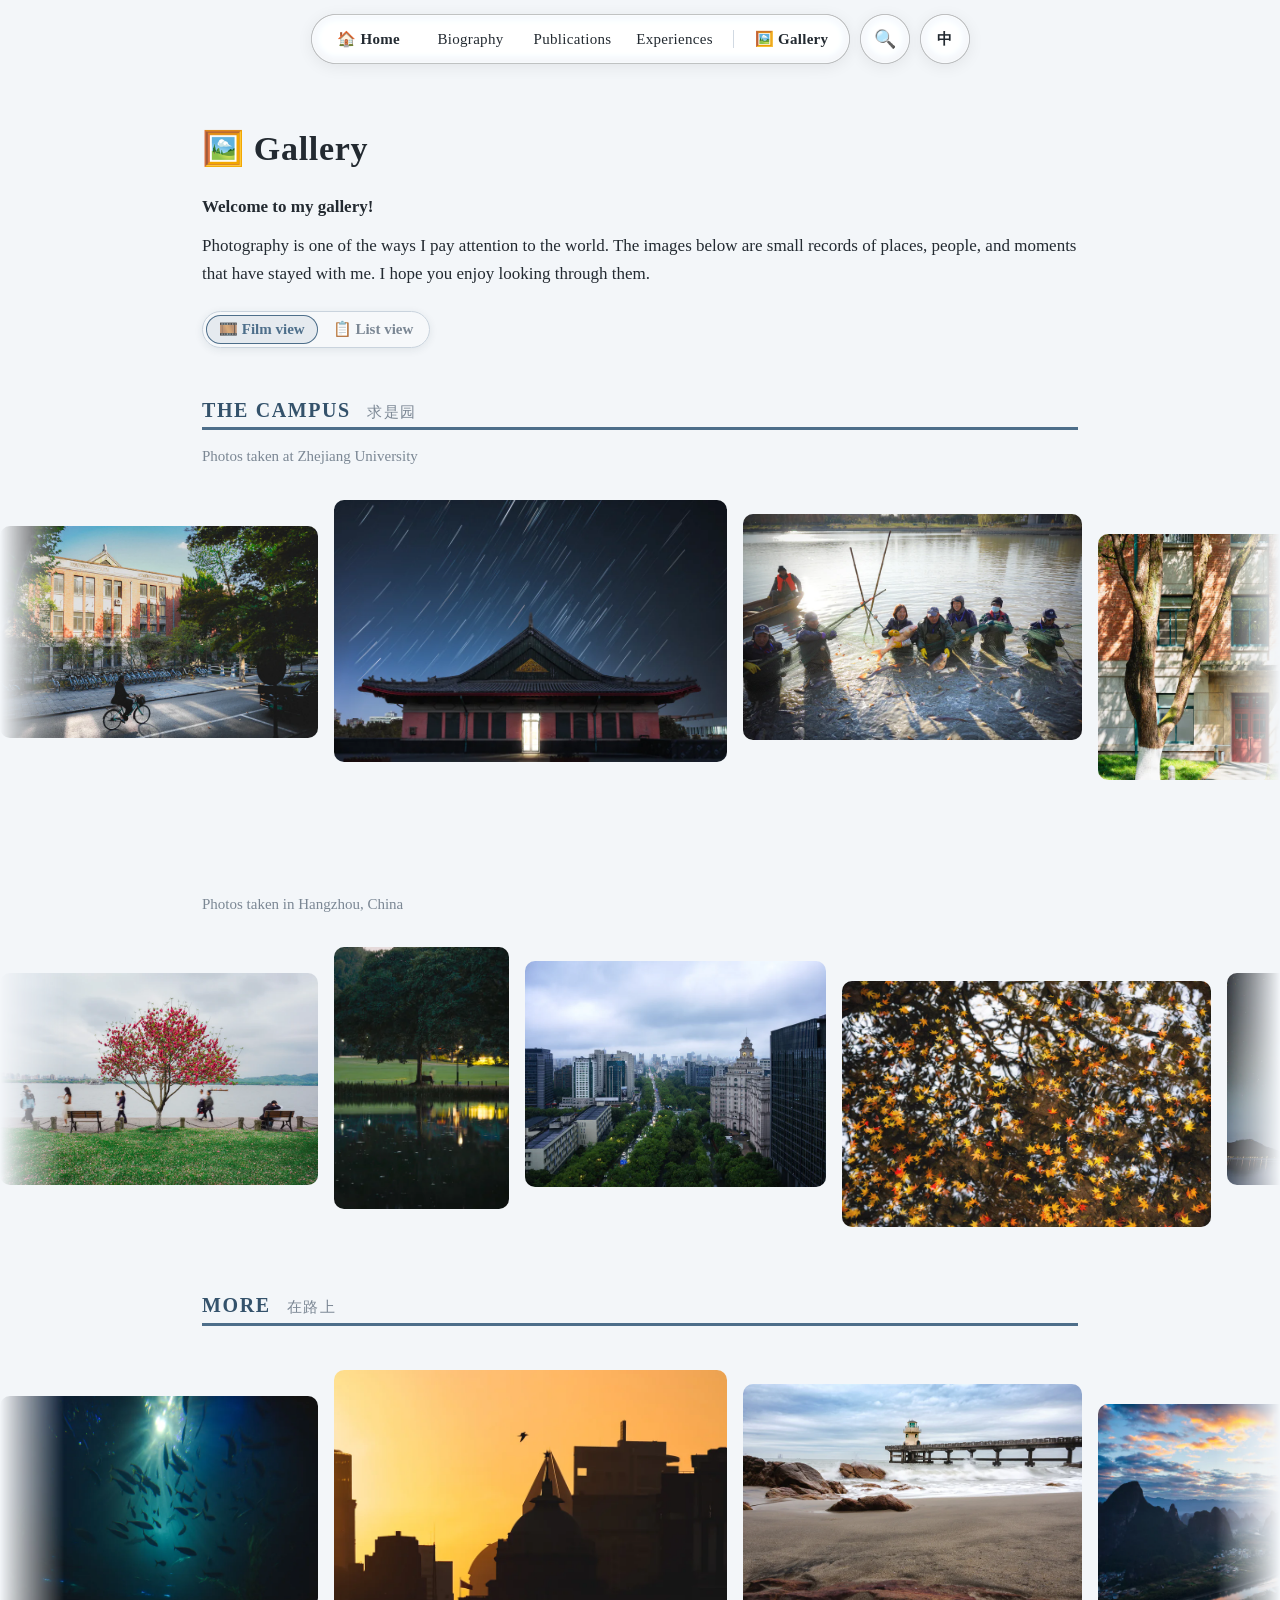
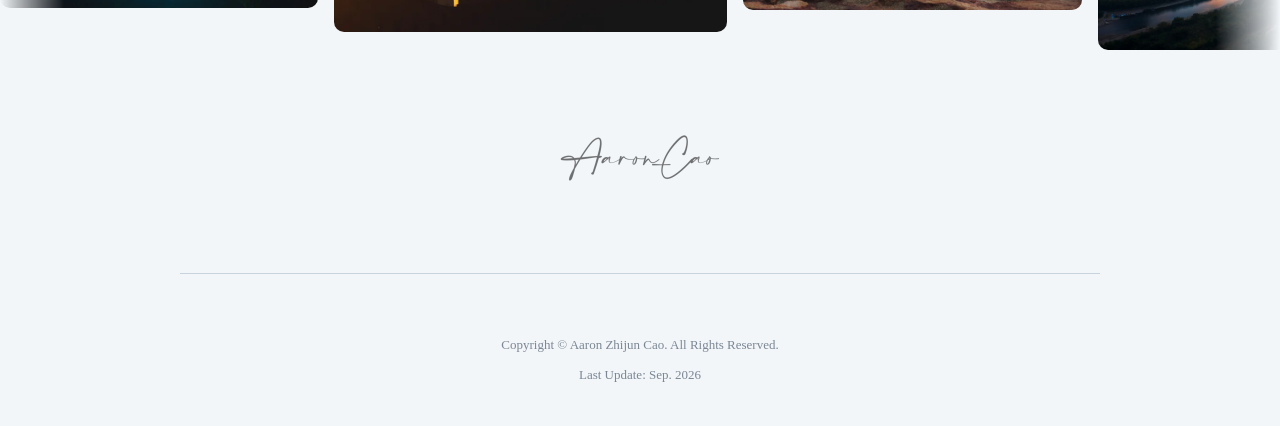
==== gallery/index.html @ fe6e54af "Restore the nav focus ring and clear out stale comments A stray closing brace after the loupe-wave k" ====
<!DOCTYPE html>
<html lang="en">
<head>
<meta charset="utf-8">
<meta name="viewport" content="width=device-width, initial-scale=1">
<title data-i18n="gallery.title">Gallery · Aaron Zhijun Cao</title>
<meta name="description" content="Photography by Aaron Zhijun Cao (曹植竣, caozhijun) — Zhejiang University campus, West Lake, and travels. 曹植竣的摄影记录：浙江大学校园、西湖与旅途中的风景。" data-i18n-content="gallery.description">
<!-- 同一份内容在 /gallery/ 和 /gallery/index.html 两个 URL 上都可达，
     不声明 canonical 的话 Google 会判定为重复内容、自行择一收录。 -->
<link rel="canonical" href="https://caozhijun.top/gallery/">
<!-- 语言：主语言英文（<html lang>），同时声明面向中文读者 —— Bing 参考 content-language 判断
     页面语言与受众（Google 不看它）。正文里夹着的中文片段另用 lang="zh-CN" 标出。 -->
<meta http-equiv="content-language" content="en, zh-CN">
<link rel="icon" href="/assets/img/favicon.png?v=20261010full" type="image/png">
<link rel="apple-touch-icon" href="/assets/img/apple-touch-icon.png?v=20261010full">
<link rel="stylesheet" href="/assets/css/style.css?v=20261012focus">
<script src="/assets/js/reveal.js?v=202609291444"></script>


<link rel="preload" href="/assets/fonts/Charis-400.woff2" as="font" type="font/woff2" crossorigin>
<style>
  /* ============ 轮播 ============
     两份相同的图片首尾相接，轨道匀速平移到 -50% 时正好回到起点，
     于是循环处没有接缝。终点与步数由页尾脚本按物理像素取整（见「整像素」）。 */
  .marquee {
    position: relative;
    overflow: hidden;
    padding: 30px 0 34px;          /* 给悬停放大与投影留出余量 */
    /* 两端渐隐，照片像是从页面边缘之外流进来 */
    -webkit-mask-image: linear-gradient(90deg, transparent, #000 5%, #000 95%, transparent);
            mask-image: linear-gradient(90deg, transparent, #000 5%, #000 95%, transparent);
  }
  .track {
    display: flex; align-items: flex-start;
    gap: 16px; width: max-content;
    padding-right: 16px;           /* 末尾补一个间距，两份内容才各占一半，-50% 正好落在副本开头 */
    animation: slide var(--dur, 66s) linear infinite;
  }
  .track.rev { animation-direction: reverse; }
  @keyframes slide { from { transform: translate3d(0,0,0); }
                      to   { transform: translate3d(var(--shift, -50%),0,0); } }

  .track figure {
    flex: 0 0 auto; margin: 0;
    height: 236px; border-radius: 10px; overflow: hidden;
    background: var(--chip);
    transition: transform .34s cubic-bezier(.32,.72,0,1),
                box-shadow .34s cubic-bezier(.32,.72,0,1);
  }
  .track img { display: block; height: 100%; width: auto; }

  /* 错落：高度与垂直位置四张一轮换，避免一条笔直的带子。
     h1–h4 由页尾脚本按照片在「每一份」里的序号标上，不用 nth-child：照片数不是 4 的倍数时，
     nth-child 会接着数进复制出的那一份，两份的错落对不上，循环处就会跳一下 */
  .track figure { transform: translateY(var(--y, 0px)); }
  .track figure.h1 { height: 212px; --y: 26px; }
  .track figure.h2 { height: 262px; }
  .track figure.h3 { height: 226px; --y: 14px; }
  .track figure.h4 { height: 246px; --y: 34px; }

  /* 悬停：在原位略微放大，不上浮；投影只淡淡一圈，免得读成"浮起来"。
     位移写在 --y 里，放大接在它后面，窄屏换了错落值也照样在原位放大 */
  .track figure:hover {
    transform: translateY(var(--y, 0px)) scale(1.045);
    box-shadow: 0 4px 14px rgba(45,42,41,.14); z-index: 3;
  }


  .gsec { padding-top: 46px; }
  .gsec h2 { border-bottom: 3px solid var(--accent); }
  .intro h2 {
    font-size: var(--fs-xl); letter-spacing: .02em; text-transform: none;
    color: var(--fg); border-bottom: 0; padding-bottom: 0;
  }
  .gsec .zh {
    font-family: var(--serif); font-size: var(--fs-sm); font-weight: 400;
    letter-spacing: .08em; color: var(--subtle);
    margin-left: 10px; text-transform: none;
  }
  .gsec .where { font-size: var(--fs-sm); color: var(--subtle); margin: 10px 0 0; }
  .intro p { margin: 0 0 10px; }

  .sign { text-align: center; padding: 58px 0 8px; }
  .sign img { width: 170px; opacity: .55; }


  /* 轮播需要横向铺满视口，故整段脱离 .wrap 的宽度限制 */
  .bleed { width: 100vw; margin-left: calc(50% - 50vw); }
  /* 100vw 把竖向滚动条的宽度也算进去了：滚动条占位的系统（如 Windows）上会多出十几像素，
     顶出一条横向滚动条。在 main 这一层裁掉（clip 不会变成滚动容器，不影响吸顶的导航） */
  main { overflow-x: clip; }

  @media (max-width: 700px) {
    .track figure { height: 180px !important; }
    .track figure.h2, .track figure.h4 { --y: 18px; }
    .track figure.h1, .track figure.h3 { --y: 0px; }
  }

  /* 这一页的导航比首页多一颗放大镜圆钮（60px），宽度要重新算：
     - 完整的胶囊 540 + 两颗圆钮与间距 120 = 660，加两侧边距要 688px。所以收成「首页 | 相册」
       两个入口的断点从首页的 660 提到 720（下面两条与 style.css 窄屏导航那两条相同）；
     - 收起后是 233 + 8 + 50 + 8 + 50 = 349，两侧各留 14px 需要 377px 的视口；
       不超过 400px 的手机上收紧间距、边距与胶囊的内边距，336 放得进 360px 宽的屏；
     - 再窄（不超过 350px）放不下三样东西，放大镜在这么小的屏上用处也不大，不显示 */
  @media (max-width: 720px) {
    .nav { margin: 14px 14px 0 auto; --nav-gap: 8px; }
    .nav .wrap > a:not([data-i18n="nav.home"]):not([data-i18n="nav.gallery"]) { display: none; }
  }
  @media (max-width: 400px) {
    .nav { --nav-gap: 6px; margin-right: 10px; max-width: calc(100% - 20px); }
    .nav .wrap { padding: 0 4px; }
  }
  @media (max-width: 350px) { .nav .nav-loupe { display: none !important; } }

  /* ============ 列表模式 ============
     简介下面的开关给 <main> 加上 .list：跑马灯停下，照片改排成一行行等高、两端对齐的列表，
     每张保持原比例，用于循环的那份副本不显示。宽度收回到正文栏，不再铺满视口。
     分行由页尾脚本算好（见「显示模式」），写在每张照片上：--ar 是它的宽高比，--units 是它
     所在那一行的宽高比之和，--k 是那一行的间距数。基准宽度 = 去掉间距后的行宽 × --ar / --units，
     一行正好排满，下一张放不下就折行；flex-grow 也按宽高比给，同一行各张高度相同。
     一行大约三张横图，窄屏也是这个分法，照片跟着缩小，只把间距收窄。 */
  main.list .marquee {
    width: auto; max-width: var(--w); margin: 0 auto; padding: 18px 22px 6px;
    overflow: visible; -webkit-mask-image: none; mask-image: none;
  }
  main.list .track {
    --gap: 10px;
    width: auto; flex-wrap: wrap; gap: var(--gap); padding-right: 0;
    animation: none; transform: none;
  }
  main.list .track figure {
    --y: 0px; height: auto !important;
    flex: var(--ar, 1.5) 1 calc(var(--ar, 1.5) * (100% - var(--k, 2) * var(--gap)) / var(--units, 4.5));
    aspect-ratio: var(--ar, 1.5);
  }
  main.list .track figure[aria-hidden="true"] { display: none; }
  main.list .track img { width: 100%; height: 100%; object-fit: cover; }
  @media (max-width: 700px) { main.list .track { --gap: 6px; } }
  /* 列表的进场：每一栏的照片从左上到右下依次落下 —— 先悬在半空（略大、带投影、还看不见），再落到
     页面上。页尾脚本给每张写 --dl（按它离这一栏左上角的远近），这一栏滚进视口才开始（之前挂着 .wait，
     照片不显示）；落完去掉 .deal，悬停放大照旧 */
  main.list .track.wait figure { opacity: 0; }
  main.list .track figure.deal { animation: land .95s cubic-bezier(.22, .61, .36, 1) var(--dl, 0ms) both; }
  @keyframes land {
    0%   { opacity: 0; transform: translateY(-12px) scale(1.05); box-shadow: 0 14px 26px rgba(45,42,41,.16); }
    55%  { opacity: 1; }
    100% { opacity: 1; transform: none; box-shadow: 0 0 0 rgba(45,42,41,0); }
  }
  @media (prefers-reduced-motion: reduce) {
    main.list .track.wait figure { opacity: 1; }
    main.list .track figure.deal { animation: none; }
  }
  /* ============ 彩蛋 ============
     点中特定照片时从它中心炸开一串 emoji。整层 fixed 覆盖视口、
     pointer-events:none，所以不挡任何交互，也不参与轮播的布局。 */
  .egg-layer {
    position: fixed; inset: 0; overflow: hidden;
    pointer-events: none; z-index: 60;
  }
  .egg {
    position: fixed; line-height: 1; user-select: none;
    animation: eggpop .95s cubic-bezier(.22,.9,.3,1) forwards;
  }
  @keyframes eggpop {
    0%   { transform: translate(-50%,-50%) scale(.2) rotate(0deg);   opacity: 0; }
    16%  { transform: translate(-50%,-50%) scale(1)  rotate(0deg);   opacity: 1; }
    100% { transform: translate(calc(-50% + var(--dx)), calc(-50% + var(--dy)))
                     scale(.8) rotate(var(--rot));                   opacity: 0; }
  }

  /* 尊重系统的减少动态效果设置：不滚动、不位移，直接呈现 */
  @media (prefers-reduced-motion: reduce) {
    .track { animation: none; }
    /* 彩蛋保留但不飞出，只做一次原地淡入淡出 */
    @keyframes eggpop {
      0%, 100% { transform: translate(-50%,-50%) scale(1); opacity: 0; }
      35%, 65% { transform: translate(-50%,-50%) scale(1); opacity: 1; }
    }
  }
</style>
<script src="/assets/js/i18n.js?v=20261011xinmiao" defer></script>
<script src="/assets/js/nav.js?v=20261013tidy" defer></script>
<script src="/assets/js/glass.js?v=20261013tidy" defer></script>
</head>
<body>

<nav class="nav" aria-label="Main navigation" data-i18n-aria-label="nav.label">
  <div class="wrap">
    <a href="/" data-i18n="nav.home">🏠 Home</a>
    <a href="/#biography" data-i18n="nav.biography">Biography</a>
    <a href="/#publications" data-i18n="nav.publications">Publications</a>
    <a href="/#internship" data-i18n="nav.experiences">Experiences</a>
    <span class="nav-divider" aria-hidden="true"></span>
    <a href="/gallery/" data-i18n="nav.gallery">🖼️ Gallery</a>
  </div>
  <!-- 放大镜开关：玻璃就绪后由 glass.js 露出；data-lg-pane 让它和导航的另外两块一样被画成液态玻璃 -->
  <button class="nav-loupe" type="button" aria-pressed="false" aria-label="Magnifier" title="Magnifier"
          data-i18n-aria-label="gallery.loupe" data-i18n-title="gallery.loupe"
          data-lg-loupe-toggle data-lg-pane hidden><span class="ico">🔍</span></button>
  <button class="language-toggle" type="button" aria-label="切换到中文" title="切换到中文" lang="zh-CN" hidden>中</button>
</nav>

<main>

  <section class="intro wrap" style="padding-top:56px">
    <h2 class="rise" data-i18n="gallery.heading">🖼️ Gallery</h2>
    <p class="rise" style="margin-top:16px" data-i18n="gallery.welcome"><strong>Welcome to my gallery!</strong></p>
    <p class="rise" data-i18n="gallery.intro">
      Photography is one of the ways I pay attention to the world. The images below
      are small records of places, people, and moments that have stayed with me. I hope you enjoy looking through them.
    </p>
    <!-- 显示模式：两个选项并排，当前的那个高亮（aria-pressed="true"） -->
    <div class="view-switch rise" role="group" aria-label="Display mode" data-i18n-aria-label="gallery.viewLabel" data-view-switch>
      <button type="button" data-view="scroll" aria-pressed="true" data-i18n="gallery.viewFilm">🎞️ Film view</button>
      <button type="button" data-view="list" aria-pressed="false" data-i18n="gallery.viewList">📋 List view</button>
    </div>
  </section>

  <section class="gsec" id="campus">
    <div class="wrap">
      <h2 class="rise" data-i18n="gallery.campus">The Campus <span class="zh" lang="zh-CN">求是园</span></h2>
      <p class="where rise" data-i18n="gallery.campusWhere">Photos taken at Zhejiang University</p>
    </div>
    <div class="marquee bleed rise" style="--dur:64s">
      <div class="track" data-lg-live>
        <figure><img src="/assets/img/gallery/560/campus-01.webp?v=20261002order" data-lg-hi="/assets/img/gallery/1120/campus-01.webp?v=20261002order" width="840" height="560" alt="" loading="lazy"></figure>
        <figure><img src="/assets/img/gallery/560/campus-02.webp?v=20261002png" data-lg-hi="/assets/img/gallery/1120/campus-02.webp?v=20261002png" width="840" height="560" alt="" loading="lazy"></figure>
        <figure><img src="/assets/img/gallery/560/campus-03.webp?v=20261002order" data-lg-hi="/assets/img/gallery/1120/campus-03.webp?v=20261002order" width="840" height="560" alt="" loading="lazy"></figure>
        <figure><img src="/assets/img/gallery/560/campus-04.webp?v=20261002order" data-lg-hi="/assets/img/gallery/1120/campus-04.webp?v=20261002order" width="839" height="560" alt="" loading="lazy"></figure>
        <figure><img src="/assets/img/gallery/560/campus-05.webp?v=20261002order" data-lg-hi="/assets/img/gallery/1120/campus-05.webp?v=20261002order" width="560" height="560" alt="" loading="lazy"></figure>
        <figure><img src="/assets/img/gallery/560/campus-06.webp?v=20261002order" data-lg-hi="/assets/img/gallery/1120/campus-06.webp?v=20261002order" width="840" height="560" alt="" loading="lazy"></figure>
        <figure><img src="/assets/img/gallery/560/campus-07.webp?v=20261002order" data-lg-hi="/assets/img/gallery/1120/campus-07.webp?v=20261002order" width="840" height="560" alt="" loading="lazy"></figure>
        <figure><img src="/assets/img/gallery/560/campus-08.webp?v=20261002order" data-lg-hi="/assets/img/gallery/1120/campus-08.webp?v=20261002order" width="840" height="560" alt="" loading="lazy"></figure>
        <figure><img src="/assets/img/gallery/560/campus-09.webp?v=20261002order" data-lg-hi="/assets/img/gallery/1120/campus-09.webp?v=20261002order" width="560" height="560" alt="" loading="lazy"></figure>
        <figure><img src="/assets/img/gallery/560/campus-10.webp?v=20261002order" data-lg-hi="/assets/img/gallery/1120/campus-10.webp?v=20261002order" width="840" height="560" alt="" loading="lazy"></figure>
        <figure><img src="/assets/img/gallery/560/campus-11.webp?v=20261002order" data-lg-hi="/assets/img/gallery/1120/campus-11.webp?v=20261002order" width="840" height="560" alt="" loading="lazy"></figure>
        <figure><img src="/assets/img/gallery/560/campus-12.webp?v=20261002order" data-lg-hi="/assets/img/gallery/1120/campus-12.webp?v=20261002order" width="996" height="560" alt="" loading="lazy"></figure>
      </div>
    </div>
  </section>

  <section class="gsec" id="westlake">
    <div class="wrap">
      <h2 class="rise" data-i18n="gallery.lake">Pillowed by the West Lake <span class="zh" lang="zh-CN">一枕湖山</span></h2>
      <p class="where rise" data-i18n="gallery.lakeWhere">Photos taken in Hangzhou, China</p>
    </div>
    <div class="marquee bleed rise" style="--dur:109s">
      <div class="track rev" data-lg-live>
        <figure><img src="/assets/img/gallery/560/lake-01.webp?v=20261002order" data-lg-hi="/assets/img/gallery/1120/lake-01.webp?v=20261002order" width="840" height="560" alt="" loading="lazy"></figure>
        <figure><img src="/assets/img/gallery/560/lake-02.webp?v=20261002order" data-lg-hi="/assets/img/gallery/1120/lake-02.webp?v=20261002order" width="373" height="560" alt="" loading="lazy"></figure>
        <figure><img src="/assets/img/gallery/560/lake-03.webp?v=20261002order" data-lg-hi="/assets/img/gallery/1120/lake-03.webp?v=20261002order" width="747" height="560" alt="" loading="lazy"></figure>
        <figure><img src="/assets/img/gallery/560/lake-04.webp?v=20261002order" data-lg-hi="/assets/img/gallery/1120/lake-04.webp?v=20261002order" width="840" height="560" alt="" loading="lazy"></figure>
        <figure><img src="/assets/img/gallery/560/lake-05.webp?v=20261002order" data-lg-hi="/assets/img/gallery/1120/lake-05.webp?v=20261002order" width="840" height="560" alt="" loading="lazy"></figure>
        <figure><img src="/assets/img/gallery/560/lake-06.webp?v=20261002order" data-lg-hi="/assets/img/gallery/1120/lake-06.webp?v=20261002order" width="560" height="560" alt="" loading="lazy"></figure>
        <figure><img src="/assets/img/gallery/560/lake-07.webp?v=20261002order" data-lg-hi="/assets/img/gallery/1120/lake-07.webp?v=20261002order" width="840" height="560" alt="" loading="lazy"></figure>
        <figure><img src="/assets/img/gallery/560/lake-08.webp?v=20261002order" data-lg-hi="/assets/img/gallery/1120/lake-08.webp?v=20261002order" width="560" height="560" alt="" loading="lazy"></figure>
        <figure><img src="/assets/img/gallery/560/lake-09.webp?v=20261002order" data-lg-hi="/assets/img/gallery/1120/lake-09.webp?v=20261002order" width="840" height="560" alt="" loading="lazy"></figure>
        <figure><img src="/assets/img/gallery/560/lake-10.webp?v=20261002order" data-lg-hi="/assets/img/gallery/1120/lake-10.webp?v=20261002order" width="840" height="560" alt="" loading="lazy"></figure>
        <figure><img src="/assets/img/gallery/560/lake-11.webp?v=20261003mid" data-lg-hi="/assets/img/gallery/1120/lake-11.webp?v=20261003mid" width="374" height="560" alt="" loading="lazy"></figure>
        <figure><img src="/assets/img/gallery/560/lake-12.webp?v=20261003mid" data-lg-hi="/assets/img/gallery/1120/lake-12.webp?v=20261003mid" width="840" height="560" alt="" loading="lazy"></figure>
        <figure><img src="/assets/img/gallery/560/lake-13.webp?v=20261003mid" data-lg-hi="/assets/img/gallery/1120/lake-13.webp?v=20261003mid" width="839" height="560" alt="" loading="lazy"></figure>
        <figure><img src="/assets/img/gallery/560/lake-14.webp?v=20261003mid" data-lg-hi="/assets/img/gallery/1120/lake-14.webp?v=20261003mid" width="996" height="560" alt="" loading="lazy"></figure>
        <figure><img src="/assets/img/gallery/560/lake-15.webp?v=20261003mid" data-lg-hi="/assets/img/gallery/1120/lake-15.webp?v=20261003mid" width="433" height="560" alt="" loading="lazy"></figure>
        <figure><img src="/assets/img/gallery/560/lake-16.webp?v=20261003mid" data-lg-hi="/assets/img/gallery/1120/lake-16.webp?v=20261003mid" width="840" height="560" alt="" loading="lazy"></figure>
      </div>
    </div>
  </section>

  <section class="gsec" id="more">
    <div class="wrap">
      <h2 class="rise" data-i18n="gallery.more">More <span class="zh" lang="zh-CN">在路上</span></h2>
    </div>
    <div class="marquee bleed rise" style="--dur:84s">
      <div class="track" data-lg-live>
        <figure><img src="/assets/img/gallery/560/more-01.webp?v=20261002order" data-lg-hi="/assets/img/gallery/1120/more-01.webp?v=20261002order" width="840" height="560" alt="" loading="lazy"></figure>
        <figure><img src="/assets/img/gallery/560/more-02.webp?v=20261002order" data-lg-hi="/assets/img/gallery/1120/more-02.webp?v=20261002order" width="840" height="560" alt="" loading="lazy"></figure>
        <figure><img src="/assets/img/gallery/560/more-03.webp?v=20261002order" data-lg-hi="/assets/img/gallery/1120/more-03.webp?v=20261002order" width="839" height="560" alt="" loading="lazy"></figure>
        <figure><img src="/assets/img/gallery/560/more-04.webp?v=20261002order" data-lg-hi="/assets/img/gallery/1120/more-04.webp?v=20261002order" width="840" height="560" alt="" loading="lazy"></figure>
        <figure><img src="/assets/img/gallery/560/more-05.webp?v=20261002order" data-lg-hi="/assets/img/gallery/1120/more-05.webp?v=20261002order" width="840" height="560" alt="" loading="lazy"></figure>
        <figure><img src="/assets/img/gallery/560/more-06.webp?v=20261002order" data-lg-hi="/assets/img/gallery/1120/more-06.webp?v=20261002order" width="840" height="560" alt="" loading="lazy"></figure>
        <figure><img src="/assets/img/gallery/560/more-07.webp?v=20261002order" data-lg-hi="/assets/img/gallery/1120/more-07.webp?v=20261002order" width="374" height="560" alt="" loading="lazy"></figure>
        <figure><img src="/assets/img/gallery/560/more-08.webp?v=20261002order" data-lg-hi="/assets/img/gallery/1120/more-08.webp?v=20261002order" width="840" height="560" alt="" loading="lazy"></figure>
        <figure><img src="/assets/img/gallery/560/more-09.webp?v=20261002order" data-lg-hi="/assets/img/gallery/1120/more-09.webp?v=20261002order" width="840" height="560" alt="" loading="lazy"></figure>
        <figure><img src="/assets/img/gallery/560/more-10.webp?v=20261002order" data-lg-hi="/assets/img/gallery/1120/more-10.webp?v=20261002order" width="840" height="560" alt="" loading="lazy"></figure>
        <figure><img src="/assets/img/gallery/560/more-11.webp?v=20261002order" data-lg-hi="/assets/img/gallery/1120/more-11.webp?v=20261002order" width="996" height="560" alt="" loading="lazy"></figure>
        <figure><img src="/assets/img/gallery/560/more-12.webp?v=20261002order" data-lg-hi="/assets/img/gallery/1120/more-12.webp?v=20261002order" width="840" height="560" alt="" loading="lazy"></figure>
        <figure><img src="/assets/img/gallery/560/more-13.webp?v=20261002order" data-lg-hi="/assets/img/gallery/1120/more-13.webp?v=20261002order" width="840" height="560" alt="" loading="lazy"></figure>
      </div>
    </div>
  </section>

  <div class="sign rise">
    <img src="/assets/img/gallery/signature.png" alt="Aaron Zhijun Cao" data-i18n-alt="avatar.name">
  </div>

  <!-- <section class="gsec wrap" id="back">
    <p class="rise">Back to 👉 <a href="/"><strong>🏠 Home</strong></a></p>
  </section> -->

</main>

<footer class="wrap">
  <span data-i18n="footer.copyright">Copyright © Aaron Zhijun Cao. All Rights Reserved.</span>
  <span data-i18n="footer.updated">Last Update: Sep. 2026</span>
</footer>



<script>
/* ---------- 轨道复制：无缝循环的前提 ----------
   动画平移到 -50%，只有当轨道由两份完全相同的内容组成时，
   那一刻的画面才与起点重合，循环处才看不出接缝。 */
(function () {
  [].forEach.call(document.querySelectorAll('.track'), function (tr) {
    // 错落按每份里的序号标（见样式「错落」），副本复制过去的也就是同一套
    [].forEach.call(tr.children, function (n, i) { n.classList.add('h' + (i % 4 + 1)); });
    var copy = tr.cloneNode(true);
    while (copy.firstElementChild) {
      var n = copy.firstElementChild;
      n.setAttribute('aria-hidden', 'true');
      n.removeAttribute('data-i');          // 副本不进灯箱序列
      tr.appendChild(n);
    }
  });
})();


/* ---------- 整像素：跑马灯每一步正好走 1 个物理像素 ----------
   平移量落在小数像素上时，浏览器只能在相邻像素之间插值，照片清晰度会掉一半
   （实测 2 倍屏上停在半像素处只剩整像素时的一半）。改用 steps()：总步数是半条轨道的
   物理像素数，终点取整到这个步数，与 -50% 相差不到 1 个物理像素，循环处看不出来。
   图片带宽高属性，加载前轨道宽度就是准的；窗口尺寸或像素密度变了再算一次。 */
(function () {
  var tracks = document.querySelectorAll('.track');
  function snap() {
    var d = window.devicePixelRatio || 1;
    [].forEach.call(tracks, function (tr) {
      var n = Math.round(tr.getBoundingClientRect().width / 2 * d);
      if (!n) return;
      tr.style.setProperty('--shift', -n / d + 'px');
      tr.style.animationTimingFunction = 'steps(' + n + ')';
    });
  }
  snap();
  window.addEventListener('resize', snap);
  // 窗口拖到另一块屏幕时像素密度会变，未必触发 resize
  (function watch() {
    var mq = window.matchMedia && window.matchMedia('(resolution: ' + (window.devicePixelRatio || 1) + 'dppx)');
    if (mq && mq.addEventListener) mq.addEventListener('change', function () { snap(); watch(); }, { once: true });
  })();
})();


/* ---------- 显示模式：胶卷（滚动）/ 列表 ----------
   简介下面的分段开关，两个选项并排，当前的那个高亮。默认胶卷模式。
   列表模式只是给 <main> 加一个类，排版全在样式里（见「列表模式」）；
   每次打开页面都从胶卷模式开始，不记住上次的选择。
   轨道上的 data-lg-live="still" 告诉 glass.js 这些照片现在不动（进场动画落完之后），玻璃不必逐帧重画；
   lg:relayout 事件让它按新的排版重新量照片位置、重截背景。 */
(function () {
  var box = document.querySelector('[data-view-switch]'), main = document.querySelector('main');
  if (!box || !main) return;
  var tracks = document.querySelectorAll('.track'), opts = box.querySelectorAll('[data-view]');
  // 列表的分行：一栏的照片整体分，让每行的宽高比之和尽量接近 ROW（三张 3:2 的横图），
  // 取各行偏差平方和最小的分法。逐行"放不下就折行"的话，最后常常只剩一张孤零零的；
  // 整体分时那一张会并进前面某一行，那行四张、略矮一些。分行只看宽高比，与窗口宽度无关。
  var ROW = 4.5;
  [].forEach.call(tracks, function (tr) {
    var figs = tr.querySelectorAll('figure:not([aria-hidden])'), n = figs.length, i, j;
    var sum = [0], cost = [0], from = [0];
    for (i = 0; i < n; i++) {
      var im = figs[i].querySelector('img'), ar = im.getAttribute('width') / im.getAttribute('height') || 1.5;
      figs[i].style.setProperty('--ar', ar.toFixed(4));
      sum.push(sum[i] + ar);
    }
    for (i = 1; i <= n; i++) {
      cost[i] = Infinity;
      for (j = 0; j < i; j++) {
        var d = sum[i] - sum[j] - ROW, c = cost[j] + d * d;
        if (c < cost[i]) { cost[i] = c; from[i] = j; }
      }
    }
    for (i = n; i > 0; i = j) {
      j = from[i];
      // 多留千分之二，免得各张宽度取整后加起来超出一点，把最后一张挤到下一行
      for (var k = j; k < i; k++) {
        figs[k].style.setProperty('--units', ((sum[i] - sum[j]) * 1.002).toFixed(4));
        figs[k].style.setProperty('--k', i - j - 1);
      }
    }
  });
  box.addEventListener('click', function (e) {
    var opt = e.target.closest && e.target.closest('[data-view]');
    if (!opt) return;
    var list = opt.getAttribute('data-view') === 'list';
    if (list === main.classList.contains('list')) return;       // 点的就是当前模式
    main.classList.toggle('list', list);
    [].forEach.call(opts, function (o) { o.setAttribute('aria-pressed', String(o === opt)); });
    [].forEach.call(tracks, function (t) {
      [].forEach.call(t.querySelectorAll('.deal'), function (f) { f.classList.remove('deal'); });
      t.classList.toggle('wait', list);
      // enter：照片正在进场，玻璃按实时的位置和透明度画；落完再改成 still（不动了，见下）
      t.setAttribute('data-lg-live', list ? 'enter' : '');
      if (io) { io.unobserve(t); if (list) io.observe(t); } else if (list) deal(t);
    });
    document.dispatchEvent(new CustomEvent('lg:relayout'));
  });

  /* 列表的进场动画（样式见「列表的进场」）。延迟按照片离这一栏左上角的远近给：往下一行比往右一张
     晚得多，看上去是一行行从左到右、整体由左上铺向右下；按栏宽折算，手机和桌面是同一个节奏。
     栏目进了视口才开始。一栏全部落完，告诉 glass.js 这些照片不动了（lg:relive：重新量位置） */
  var io = 'IntersectionObserver' in window ? new IntersectionObserver(function (es) {
    es.forEach(function (e) { if (e.isIntersecting) { io.unobserve(e.target); deal(e.target); } });
  }, { rootMargin: '0px 0px -10% 0px' }) : null;
  function deal(tr) {
    var box = tr.getBoundingClientRect();
    [].forEach.call(tr.querySelectorAll('figure:not([aria-hidden])'), function (f) {
      var r = f.getBoundingClientRect();
      f.style.setProperty('--dl', Math.round(((r.left - box.left) * .4 + (r.top - box.top)) / box.width * 1050) + 'ms');
      f.classList.add('deal');
    });
    tr.classList.remove('wait');
  }
  main.addEventListener('animationend', function (e) {
    var f = e.target, tr = f.parentNode;
    if (e.animationName !== 'land' || !tr) return;
    f.classList.remove('deal');
    if (tr.querySelector('.deal') || !main.classList.contains('list')) return;
    tr.setAttribute('data-lg-live', 'still');
    document.dispatchEvent(new CustomEvent('lg:relive'));
  });
})();


/* ---------- 彩蛋：点中特定照片蹦出 emoji ----------
   按文件名匹配而不是按 DOM 位置，所以上面复制出的那一份副本同样生效。 */
(function () {
  var EGGS = { 'campus-08': '\uD83C\uDF93', 'lake-11': '\uD83D\uDC30', 'more-05': '\uD83D\uDC18' };
  var layer = null;

  function burst(rect, emoji) {
    if (!layer) {
      layer = document.createElement('div');
      layer.className = 'egg-layer';
      document.body.appendChild(layer);
    }
    var cx = rect.left + rect.width / 2;
    var cy = rect.top + rect.height / 2;
    for (var i = 0; i < 14; i++) {
      var s = document.createElement('span');
      s.className = 'egg';
      s.textContent = emoji;
      // 朝上的扇形：-165°~-15°，避免全部往下掉
      var a = (-165 + Math.random() * 150) * Math.PI / 180;
      var d = 90 + Math.random() * 150;
      s.style.left = cx + 'px';
      s.style.top = cy + 'px';
      s.style.fontSize = (18 + Math.random() * 20) + 'px';
      s.style.setProperty('--dx', (Math.cos(a) * d).toFixed(1) + 'px');
      s.style.setProperty('--dy', (Math.sin(a) * d).toFixed(1) + 'px');
      s.style.setProperty('--rot', ((Math.random() - .5) * 240).toFixed(0) + 'deg');
      s.style.animationDelay = (i * 22) + 'ms';
      s.addEventListener('animationend', function () { this.remove(); });
      layer.appendChild(s);
    }
  }

  document.addEventListener('click', function (e) {
    var img = e.target.closest && e.target.closest('.track img');
    if (!img) return;
    var m = img.getAttribute('src').match(/([a-z]+-\d+)\.webp(?:\?|$)/);
    var emoji = m && EGGS[m[1]];
    if (emoji) burst(img.getBoundingClientRect(), emoji);
  });
})();


</script>

</body>
</html>
---- assets/css/style.css ----
/* ============================================================
   Zhijun Cao — personal site
   配色沿用简历 (LaTeX) 中的莫兰迪色板，保持视觉同源。
   全站仅浅色一套主题。
   ============================================================ */

/* ---------- 自托管字体 ----------
   不用 Google Fonts CDN：fonts.googleapis.com 在中国大陆不可达，
   会阻塞渲染。字体文件随站点一起发布，全球访客看到同一套排版。
   Charis 是三个静态文件（400、400 斜体、700），所以粗体只有 700 一档，样式里写的
   600 / 650 实际都落在它上面。Inter 是可变字体，目前没有用到（见 --sans）。 */
@font-face {
  font-family: 'Inter';
  font-style: normal;
  font-weight: 400 700;
  font-display: swap;
  src: url('../fonts/Inter-normal.woff2') format('woff2');
}
@font-face {
  font-family: 'Charis';
  font-style: normal;
  font-weight: 400;
  font-display: swap;
  src: url('../fonts/Charis-400.woff2') format('woff2');
}
@font-face {
  font-family: 'Charis';
  font-style: italic;
  font-weight: 400;
  font-display: swap;
  src: url('../fonts/Charis-400i.woff2') format('woff2');
}
@font-face {
  font-family: 'Charis';
  font-style: normal;
  font-weight: 700;
  font-display: swap;
  src: url('../fonts/Charis-700.woff2') format('woff2');
}

:root {
  --accent: #4d6e8a;   /* 莫兰迪雾霾蓝 */
  --heading: #34526b;  /* 比 accent 深一档：章节标题、News 描边 */
  --high:   #c4876e;   /* 莫兰迪暖赤陶 —— 已发表的 venue、作者星号 */

  /* Show Lab logo 四色 —— 见 .shx 与页首求职句 */
  --sl-blue:   #669ED3;
  --sl-green:  #67A651;
  --sl-red:    #D85E5D;
  --sl-orange: #F3AA68;
  --link:   #5c8299;   /* 莫兰迪石青 —— 链接 */
  --rule:   #c9d3dd;   /* 浅蓝灰 —— 分隔线 */
  --subtle: #7b8794;   /* 蓝灰 —— 次要文字 */

  --bg:     #f3f6f9;   /* 极浅的蓝灰纯色：白色卡片落在上面才有层次 */
  --fg:     #232a31;
  --card:   #ffffff;
  --card-b: #dbe3eb;   /* 所有圆角框统一用这条描边 */
  --chip:   #eef2f6;

  /* 中文使用系统字体，避免额外下载大型字库。 */
  --serif: "Charis", "Charter", "Iowan Old Style", Georgia,
           "PingFang SC", "Microsoft YaHei", serif;
  /* 全站统一用衬线体：--sans 直接指向 --serif，原先用无衬线的十几处
     （标题、导航、日期、卡片标题、方括号链接……）一处改动全部跟过来。
     要恢复 Inter，把这一行改回
     "Inter", -apple-system, BlinkMacSystemFont, "Segoe UI", Roboto, sans-serif
     并在两个页面加回 Inter 的 preload 即可；@font-face 仍保留着。 */
  --sans: var(--serif);

  /* 字号只有五档。原先散落着 17 种，13 / 13.2 / 13.5 / 13.8 / 14 / 14.8 这类
     只差零点几像素，肉眼分不出层级，只显得乱。新增样式请从这五档里选。 */
  --fs-xs: 13px;   /* News 展开按钮、相册标题旁的中文小字、地图提示、页脚 */
  --fs-sm: 15px;   /* 作者、职位、列表、venue、日期、方括号链接、资助说明、导航、胶囊按钮 */
  --fs-md: 17px;   /* 正文、News 条目、论文与经历标题 */
  --fs-lg: 20px;   /* 章节标题 */
  --fs-xl: 34px;   /* 名字 */

  --w: 920px;

  /* 明确声明只支持浅色：阻止浏览器或系统的“强制深色模式”
     擅自反转配色（那种自动反转的效果通常很糟）。 */
  color-scheme: light;

  /* 半透明：导航以外的组件只用这一层底色，不模糊、不做高光 */
  --glass-fill: rgba(255, 255, 255, .20);
  --glass-cast: rgba(35, 52, 70, .09);
  /* 没有 JS（水滴不出现）时，导航入口退回这组悬停底色 */
  --glass-edge: rgba(255, 255, 255, .75);
  --glass-hover: rgba(255, 255, 255, .55);
  --text-halo: rgba(255, 255, 255, .85);

  /* 液态玻璃 —— 只用于导航，构造说明见「顶部导航」一节。
     折射在 glass.js 里，移植自 ybouane/liquidglass；下面三个值是本站自己调的（阴影只沿用了它的构造） */
  --lg-tint:        rgba(255, 255, 255, .1);    /* 只叠一成白：压在深色照片上略微发白，浅色底上看不出 */
  --lg-spring:      cubic-bezier(.3, 1.45, .5, 1);   /* 带回弹的缓动：液体感 */
  /* ybouane/liquidglass 默认阴影的构造（一层高斯外影加一层贴边的接触阴影），浓度只留原值的一小部分：
     原值（0.3）在浅色页面上显得重 */
  --lg-shadow: 0 3px 16px rgba(0, 0, 0, .07), 0 0 1px rgba(0, 0, 0, .04);
}

* { box-sizing: border-box; }

/* HTML 的 hidden 属性只有 UA 样式表级别的优先级，会被下面任何显式
   display 声明（如 .news li 的 display:grid）覆盖，必须显式兜底。 */
[hidden] { display: none !important; }

html {
  scroll-behavior: smooth; scroll-padding-top: 72px;
  /* iOS Safari 会自作主张放大文字（横屏时，或把一份文档当成桌面版时）。关掉，字号只听样式表的；
     glass.js 把整页截成 SVG 图时也吃这条，截图与页面的排版才对得上 */
  -webkit-text-size-adjust: 100%; text-size-adjust: 100%;
}

body {
  margin: 0;
  background: var(--bg);
  color: var(--fg);
  font-family: var(--serif);
  font-size: var(--fs-md);
  line-height: 1.68;
  -webkit-font-smoothing: antialiased;
  text-rendering: optimizeLegibility;
  /* 兜底：极长的 URL 或未断行的长词不会把窄屏页面撑出横向滚动 */
  overflow-wrap: break-word;
}

html:lang(zh-CN) {
  --serif: "Charis", "PingFang SC", "Microsoft YaHei", sans-serif;
}
html:lang(zh-CN) body { line-height: 1.85; }
html:lang(zh-CN) .hero .affil { line-height: 1.8; }
html:lang(zh-CN) h2 { letter-spacing: .04em; }

a { color: var(--link); text-decoration: none; font-weight: 600; }
a:hover { text-decoration: underline; text-underline-offset: 2px; }

img { max-width: 100%; }

.wrap { max-width: var(--w); margin: 0 auto; padding: 0 22px; }

/* ---------- 顶部导航 ----------
   悬浮胶囊：四周都有背景可透，玻璃的边缘构造才读得出来。

   液态玻璃移植自 ybouane/liquidglass：glass.js 把玻璃背后的页面截成图，在 WebGL 里用它的
   片元着色器渲染（参数取其默认值，只有弯边深度、磨砂、色散三处不同，见 glass.js）。自下而上：
   1. 折射层 .lg-refract（WebGL 画布）：双凸玻璃的折射、色散、菲涅耳反射、内描边与边缘光
      都在着色器里；纹理按双线性插值取样，放大、压缩处平滑。另加正上方来的光照：
      弯边轻微的上亮下暗，以及只在轮廓最外缘的一道细高光（上沿最亮、下沿较弱的反光）。
      高光只在轮廓上，不往面上铺 —— 铺在面上，深色底上就成了一层白雾。
      截不到图或没有 WebGL 时不出现，胶囊保持自己的 backdrop-filter 模糊。
   2. 本体 ::after：叠一层很淡的白（--lg-tint），压在深色内容上时玻璃略微发白，不至于整块发暗。
   3. 交互：悬停水滴 .nav-lens 在入口间滑动，光斑 .lg-glow 随光标。
   投影见 --lg-shadow。 */
.nav {
  /* top 与初始上边距一致，开始滚动时不会先向上挪动 2px 再吸顶。 */
  position: sticky; top: 14px; z-index: 50;
  --nav-gap: 10px;
  display: flex; align-items: center; gap: var(--nav-gap);
  width: fit-content; max-width: calc(100% - 28px);
  margin: 14px auto 0;
}
.nav .wrap, .language-toggle, .nav-loupe {
  position: relative; isolation: isolate;   /* 各层的 z-index 关在玻璃内部 */
  overflow: hidden; overflow: clip;         /* 圆角之外的画布裁掉；clip 不会变成滚动容器 */
  border: 0; border-radius: 999px; background: none;
  /* WebGL 画布就绪前、以及截不到图时的兜底；画布接手后 glass.js 把它清掉 */
  backdrop-filter: blur(3px);
  -webkit-backdrop-filter: blur(3px);
  box-shadow: var(--lg-shadow);
}
.lg-refract {
  position: absolute; inset: 0; width: 100%; height: 100%; z-index: -3; pointer-events: none;
}
/* 导航的几块玻璃共用一张画布（一个 WebGL 环境，滚动时显卡的负担小得多），垫在它们下面；
   四周多出 6px，圆钮悬停放大时不被裁掉 */
.nav > .lg-refract { inset: -6px auto auto -6px; width: calc(100% + 12px); height: calc(100% + 12px); z-index: -1; }
/* 相册页的放大镜（glass.js 生成）：圆形，导航里的开关打开后常驻。鼠标下跟随光标、不挡点击；
   触屏上没有光标，改为用手指拖动（脚本给它打开 pointer-events）。
   位置由脚本每帧写 translate 属性，出现 / 消失用 opacity 与 scale（scale 只绕自身中心，不影响位置） */
.lg-loupe {
  position: fixed; left: 0; top: 0; z-index: 45; pointer-events: none;
  width: 170px; height: 170px; border-radius: 999px;
  overflow: hidden; overflow: clip; isolation: isolate;
  box-shadow: 0 14px 34px rgba(0, 0, 0, .16), 0 2px 6px rgba(0, 0, 0, .08);
  opacity: 0; scale: .82;
  transition: opacity .2s ease, scale .45s var(--lg-spring);
  will-change: translate, transform; touch-action: none;
}
.lg-loupe.on { opacity: 1; scale: 1; }
.lg-loupe.drag { pointer-events: auto; cursor: grab; }
@media (prefers-reduced-motion: reduce) { .lg-loupe { transition: opacity .15s ease; scale: 1; } }
/* 相册页简介下面的显示模式开关（胶卷 / 列表）：一条分段开关，两个选项并排，当前的那个用主题蓝
   高亮。底子同首页联系方式那排小胶囊，不是玻璃 */
.view-switch {
  display: inline-flex; gap: 2px; margin-top: 12px; padding: 3px;
  border: 1px solid var(--rule); border-radius: 999px;
  background: var(--glass-fill); box-shadow: 0 2px 8px var(--glass-cast);
}
.view-switch button {
  font-family: var(--sans); font-size: var(--fs-sm); font-weight: 700; line-height: 1.4;
  padding: 4px 13px; border: 0; border-radius: 999px; cursor: pointer;
  background: none; color: var(--subtle); white-space: nowrap;
  transition: background .18s ease, color .18s ease, box-shadow .18s ease;
}
.view-switch button:hover { color: var(--fg); }
.view-switch button[aria-pressed="true"] {
  color: var(--accent); background: rgba(77, 110, 138, .1);
  box-shadow: inset 0 0 0 1px var(--accent);
}
.view-switch button:focus-visible { outline: 2px solid var(--accent); outline-offset: 2px; }
/* 本体：一层很淡的白 */
.nav .wrap::after, .language-toggle::after, .nav-loupe::after {
  content: ''; position: absolute; inset: 0; z-index: -2; pointer-events: none;
  border-radius: inherit;
  background: var(--lg-tint);
}
/* 光标处局部点亮：--mx / --my 由 nav.js 跟随指针写在胶囊上 */
.lg-glow {
  position: absolute; inset: 0; z-index: -1; pointer-events: none;
  border-radius: inherit;
  background: radial-gradient(90px circle at var(--mx, 50%) var(--my, 50%),
              rgba(255, 255, 255, .6), rgba(255, 255, 255, 0) 70%);
  opacity: 0; transition: opacity .35s ease;
}
.nav .wrap:hover > .lg-glow, .language-toggle:hover > .lg-glow, .nav-loupe:hover > .lg-glow { opacity: 1; }
/* 悬停水滴（nav.js 的 liquidLens）：本身也是一小块玻璃，跟着指针在入口之间滑，
   换位时被拉长再弹回 */
.liquid-lens {
  position: absolute; left: 0; top: 0; z-index: 0; pointer-events: none;
  border-radius: 999px; opacity: 0;
  background: linear-gradient(180deg, rgba(255, 255, 255, .85), rgba(255, 255, 255, .5));
  box-shadow:
    inset 0 1px 0 #fff, inset 0 -1px 1px rgba(255, 255, 255, .6),
    0 0 0 .5px rgba(35, 52, 70, .07), 0 3px 10px -3px rgba(35, 52, 70, .22);
  transition: transform .55s var(--lg-spring), width .55s var(--lg-spring),
              height .45s var(--lg-spring), opacity .25s ease;
}
.liquid-lens.on { opacity: 1; }
.nav-lens { z-index: -1; }   /* 在导航玻璃内部：排在光斑之下、文字之下 */
.nav .wrap {
  display: flex; align-items: center; justify-content: flex-start; gap: 2px;
  min-width: 0; margin: 0;
  height: 50px; padding: 0 8px;
}
.language-toggle, .nav-loupe {
  flex: 0 0 50px; width: 50px; height: 50px; padding: 0;
  display: grid; place-items: center;
  font-family: var(--sans); font-size: var(--fs-sm); font-weight: 700;
  color: var(--fg); cursor: pointer;
  text-shadow: 0 0 3px var(--text-halo), 0 1px 2px var(--text-halo);
  transition: transform .5s var(--lg-spring);
}
.language-toggle:hover, .nav-loupe:hover { transform: scale(1.06); }
.language-toggle:active, .nav-loupe:active { transform: scale(.95); transition-duration: .15s; }
/* 相册页的放大镜开关：导航里语言按钮左边的一颗圆钮，与它同款。
   玻璃就绪后才由 glass.js 露出（去掉 hidden）。它夹在胶囊与语言按钮之间，直接冒出来会把导航
   顶一下，所以收起时不是 display: none，而是宽度为 0、并用负边距抵掉自己那份间距，露出时
   平滑展开；玻璃没能启用（无 WebGL 等）时它一直收着，导航里不留空位。
   打开时外圈一道主题蓝 —— 画在外面，内圈会被折射画布盖住 */
.nav-loupe {
  font-size: 18px; line-height: 1; text-shadow: none;
  transition: transform .5s var(--lg-spring), flex-basis .4s cubic-bezier(.32,.72,0,1),
              width .4s cubic-bezier(.32,.72,0,1), margin .4s cubic-bezier(.32,.72,0,1),
              opacity .3s ease, box-shadow .2s ease;
}
.nav .nav-loupe[hidden] {
  display: grid !important;                     /* 盖过全局的 [hidden]，才有过渡可言 */
  flex-basis: 0; width: 0; margin-left: calc(-1 * var(--nav-gap));
  opacity: 0; visibility: hidden; pointer-events: none;
}
.nav-loupe[aria-pressed="true"] { box-shadow: var(--lg-shadow), 0 0 0 2px var(--accent); }
/* 提示这里有个放大镜：打开相册 1 秒后（glass.js 加上 .hint，走完去掉），图标自己轻轻放大、左右晃
   两下，像在招手 —— 形状在动比颜色在变更容易被看见；外圈那道主题蓝同时亮起、暗下一次，带一圈光晕。
   晃的是里面的图标，不是整颗圆钮：圆钮一动，底下的玻璃得跟着逐帧重画 */
.nav-loupe .ico { display: inline-block; }
.nav-loupe.hint { animation: loupe-breathe 1.5s ease-in-out; }
.nav-loupe.hint .ico { animation: loupe-wave 1.5s ease-in-out; }
@keyframes loupe-breathe {
  0%, 100% { box-shadow: var(--lg-shadow), 0 0 0 0 rgba(77, 110, 138, 0), 0 0 0 0 rgba(77, 110, 138, 0); }
  50%      { box-shadow: var(--lg-shadow), 0 0 0 2px var(--accent), 0 0 14px 3px rgba(77, 110, 138, .5); }
}
@keyframes loupe-wave {
  0%, 100% { transform: none; }
  14%      { transform: rotate(-16deg) scale(1.28); }
  34%      { transform: rotate(14deg) scale(1.28); }
  54%      { transform: rotate(-11deg) scale(1.24); }
  74%      { transform: rotate(7deg) scale(1.12); }
}
.language-toggle:focus-visible, .nav-loupe:focus-visible, .nav a:focus-visible {
  outline: 2px solid var(--accent); outline-offset: -3px;
}
.nav a {
  transition: background .2s ease, box-shadow .2s ease;
  font-family: var(--sans);
  font-size: var(--fs-sm); font-weight: 700; letter-spacing: .02em;
  color: var(--fg);
  padding: 7px 8px; border-radius: 999px; white-space: nowrap;
  /* 玻璃是透明的，背后可能是深色照片，加一层淡描边保证可读 */
  text-shadow: 0 0 3px var(--text-halo), 0 1px 2px var(--text-halo);
}
/* 正文的几个锚点不加粗，只有首页与相册两个页面入口是粗体：一眼分出"换页"和"本页内跳转" */
.nav .wrap > a:not([data-i18n="nav.home"]):not([data-i18n="nav.gallery"]) { font-weight: 400; }
.nav a.language-pair {
  /* 入口至少 100px 宽，短的几个等宽；中英两种文字叠在同一格里，切换语言时宽度不变。
     宽度按内容算、100px 只作下限：写成 flex-basis: 100px 的话，Safari 量胶囊宽度时
     按 100px 算，比 100px 宽的入口（🖼️ Gallery、Publications）就被胶囊圆角裁掉一截。 */
  display: grid; flex: 0 0 auto; min-width: 100px; text-align: center;
}
.nav-divider {
  /* 竖线两侧留出呼吸空间，避免相邻入口的悬停底色贴在线上。 */
  flex: 0 0 0; width: 0; height: 18px; margin: 0 6px;
  border-left: 1px solid var(--rule); opacity: .85;
}
.language-label {
  grid-area: 1 / 1;
  line-height: 1.4;
  opacity: 0; visibility: hidden; transform: translateY(3px);
  transition: opacity .18s ease, transform .24s cubic-bezier(.32,.72,0,1),
              visibility .18s;
}
.language-label[aria-hidden="false"] {
  opacity: 1; visibility: visible; transform: translateY(0);
}
.nav a:hover {
  background: var(--glass-hover);
  box-shadow: inset 0 0 0 1px var(--glass-edge);
  text-decoration: none;
}
.nav.lg-live .wrap a:hover { background: none; box-shadow: none; }

/* 系统开了"降低透明度"：玻璃改成近乎实心，折射也不挂（glass.js 同样会跳过） */
@media (prefers-reduced-transparency: reduce) {
  .nav .wrap, .language-toggle, .nav-loupe { backdrop-filter: none; -webkit-backdrop-filter: none; }
  .nav .wrap::after, .language-toggle::after, .nav-loupe::after { background: rgba(255, 255, 255, .95); }
}

/* 窄屏：整条导航约 600px（胶囊 540 + 间距 10 + 语言按钮 50），加两侧 14px 边距要 628px
   才放得下（中英文等宽，见 i18n.js 的 language-pair）。再窄就只留首页与相册两个入口（中间仍是分隔线），
   整组靠到右上角，语言按钮在最右；正文的几个锚点在窄屏上往下滚就到。
   最窄的 320px 手机：胶囊 233 + 间距 8 + 语言按钮 50 = 291，放得进两侧各留 14px 后的 292。
   页面缩放、iPad 分屏都会缩小视口宽度，同一个断点一并覆盖。 */
@media (max-width: 660px) {
  .nav { margin: 14px 14px 0 auto; --nav-gap: 8px; }
  .nav .wrap > a:not([data-i18n="nav.home"]):not([data-i18n="nav.gallery"]) { display: none; }
}

/* ---------- 头部名片 ---------- */
.hero {
  display: grid;
  grid-template-columns: 1fr 230px;
  gap: 42px; align-items: start;
  padding: 54px 0 44px;
}
.hero h1 {
  font-family: var(--sans);
  font-size: var(--fs-xl); font-weight: 700; letter-spacing: -.02em;
  margin: 0 0 2px; line-height: 1.2;
}
.hero .cn {
  font-size: var(--fs-md); color: var(--subtle); font-weight: 400;
  margin-left: 9px; letter-spacing: .06em;
}
/* 名字下的两行同用正文衬线体与字号，仅靠颜色/字重区分主次 */
.hero .role {
  font-size: var(--fs-md); line-height: 1.5; color: var(--accent);
  font-weight: 600; margin: 12px 0 2px;
}
/* 机构行与 Biography 正文同款：同字体、同字号、同字重、同颜色 */
.hero .affil {
  font-size: var(--fs-md); line-height: 1.5; color: var(--fg);
  margin: 0 0 20px;
}
.hero p { margin: 0 0 9px; font-size: var(--fs-md); }
/* 头像容器：去噪动画的画布覆盖在图片之上，播完隐藏 */
.avatar-wrap {
  position: relative; width: 230px; height: 230px;
  cursor: pointer; justify-self: end;
}
.avatar-fx {
  position: absolute; inset: 0;
  width: 100%; height: 100%;
  border-radius: 12px; border: 1px solid var(--card-b);
  opacity: 0; pointer-events: none;
  transition: opacity .45s ease;
}
/* 播放中立即显示（不要过渡，否则前几步会被淡入吃掉） */
.avatar-wrap.fx-on .avatar-fx { opacity: 1; transition: none; }

.hero .avatar {
  width: 230px; height: 230px; object-fit: cover;
  border-radius: 12px; border: 1px solid var(--card-b);
  background: var(--card);
}

/* 联系方式行 */
.links {
  display: flex; flex-wrap: wrap; gap: 7px; margin-top: 16px;
}
.links a {
  font-family: var(--sans); font-size: var(--fs-sm); font-weight: 700;
  display: inline-flex; align-items: center; gap: 5px;
  padding: 5px 11px; border-radius: 999px;
  background: var(--glass-fill);   /* 只留半透明：液态玻璃仅用于导航 */
  /* 原本用 --glass-edge（近白）作高光边，在浅色底上等于没有轮廓；
     改用 --rule 让每个入口成为看得见的独立块 */
  border: 1px solid var(--rule);
  box-shadow: 0 2px 8px var(--glass-cast);
  color: var(--fg);
  transition: border-color .18s ease, color .18s ease;
}
/* 悬停只点亮描边和文字，不上浮 */
.links a:hover { border-color: var(--accent); color: var(--accent); text-decoration: none; }
/* 零高度的整宽占位，强制在此换行，把七个入口锁成 4 + 3 */
.links .lbreak { flex-basis: 100%; height: 0; margin: 0; padding: 0; }
.links img { width: 15px; height: 15px; object-fit: contain; }
/* 邮箱入口悬停时弹出的小浮层：样子和这一排入口一样（同样的描边、圆角、投影、字体），里面是地址
   和「复制」。底色是入口那层半透明白叠在页面底色上的结果，但写成实色 —— 浮层可能压在别的内容上，
   透明的话字会叠在一起。与入口左右居中对齐（--px 由脚本算）。带 .on 才显示，出现时从上方落下一点 */
.mailbox { position: relative; display: inline-flex; }
.copy-pop {
  --pop-bg: #f5f8fa;
  position: absolute; left: var(--px, 0px); top: calc(100% + 9px); z-index: 20;
  display: flex; align-items: center; white-space: nowrap;
  padding: 5px 4px 5px 13px; border-radius: 999px;
  border: 1px solid var(--rule); background: var(--pop-bg);
  box-shadow: 0 2px 8px var(--glass-cast);
  font-family: var(--sans); font-size: var(--fs-sm); font-weight: 700; color: var(--fg);
  opacity: 0; visibility: hidden; transform: translateY(-7px);
  transition: opacity .12s ease, transform .12s ease, visibility 0s .12s;
}
.copy-pop.on {
  opacity: 1; visibility: visible; transform: none;
  transition: opacity .2s ease, transform .45s var(--lg-spring);
}
.copy-pop .addr { user-select: all; -webkit-user-select: all; }
/* 「复制」是一段主题色的文字，前面一道细线与地址隔开；留够「已复制 ✓」的宽度，复制后浮层不变宽 */
.copy-pop button {
  min-width: 88px; margin-left: 11px; padding: 0 9px; border: 0; border-left: 1px solid var(--rule);
  background: none; cursor: pointer; font: inherit; line-height: inherit; color: var(--accent);
  transition: color .18s ease;
}
.copy-pop button:hover { text-decoration: underline; }
.copy-pop button.done { color: var(--fg); text-decoration: none; }
.copy-pop button:focus-visible { outline: 2px solid var(--accent); outline-offset: 2px; border-radius: 6px; }
/* 指向入口的小尖角。它所在的这一条（.copy-tip）正好填在入口与浮层之间那 9px 的缝里、与浮层同宽同位置
   （--pw、--px 由脚本写），打开时才接鼠标：从入口往下划到浮层上，中途不会被当成移开。
   尖角是一个转了 45° 的小方块，底色同浮层、上面两条边带同样的描边，下半截压住浮层的上沿，
   把那一小段描边盖掉，看上去是一体的；位置对准入口正中（--ax） */
.copy-tip {
  position: absolute; left: var(--px, 0px); top: 100%; z-index: 21;
  width: var(--pw, 260px); height: 10px; pointer-events: none;
  opacity: 0; transform: translateY(-7px);
  transition: opacity .12s ease, transform .12s ease;
}
.mailbox.open .copy-tip {
  pointer-events: auto; opacity: 1; transform: none;
  transition: opacity .2s ease, transform .45s var(--lg-spring);
}
.copy-tip::before {
  content: ''; position: absolute; left: calc(var(--ax, 42px) - 5px); top: 5px;
  width: 9px; height: 9px; transform: rotate(45deg); border-radius: 2px 0 0 0;
  background: #f5f8fa; border: solid var(--rule); border-width: 1px 0 0 1px;
}


/* ---------- 章节 ---------- */
section { padding-top: 34px; }
/* 章节标题要压得住下面的卡片：Charis 最粗只有 700，已经用到顶，
   所以分量从别处来 —— 字号 15 → 20px；字距 .13em → .08em（拉得太开的
   大写字母读起来是轻的、散的）；颜色比 --accent 再深一档。 */
h2 {
  font-family: var(--sans);
  font-size: var(--fs-lg); font-weight: 700;
  letter-spacing: .08em; text-transform: uppercase;
  color: var(--heading);
  margin: 0 0 14px;
}
/* 只有 Biography 保留那条粗下划线；其余章节靠卡片本身分组，不再画线 */
#biography h2 {
  margin-bottom: 4px; padding-bottom: 7px;
  border-bottom: 3px solid var(--accent);
}
/* 共一说明挂在 Publications 标题后的括号里，但保持它原先在作者行里的样子：
   正文衬线体、作者行字号、正文色，不继承 h2 的大写、字距、粗细与 accent 色 */
h2 .cofirst {
  font-family: var(--serif); font-size: var(--fs-sm); font-weight: 400;
  letter-spacing: normal; text-transform: none; color: var(--fg);
  margin-left: 4px;
}
h2 .zh {
  font-family: var(--serif); font-size: var(--fs-xs); font-weight: 400;
  letter-spacing: normal; color: var(--subtle); margin-left: 8px;
  text-transform: none;
}
section > p:first-of-type { margin-top: 14px; }

strong { font-weight: 700; }

/* ---------- News 时间线 ---------- */
.news { margin: 14px 0 0; padding: 0; list-style: none; }
.news li {
  /* 每个 li 各自是一个 grid，auto 列只按自己这行的日期收缩 ——
     各条日期宽度不同，正文起点就参差不齐。
     真正的对齐交给下面的 subgrid，这里 70px 只是不支持时的兜底。 */
  display: grid; grid-template-columns: 70px 1fr;
  gap: 11px; padding: 5px 0; font-size: var(--fs-md);
  /* 按基线对齐：日期 15px、正文 17px，
     顶对齐会让日期看上去矮半行，只有基线才是两种字号的共同参照 */
  align-items: baseline;
}
.news li > div { min-width: 0; }
/* 同一个月里的多条消息各占一行；用 <p> 而不是嵌套 <ul>，
   否则内层 li 会被 .news li 的 grid 规则命中 */
.news li > div p { margin: 0 0 5px; }
.news li > div p:last-child { margin-bottom: 0; }
/* subgrid 让所有 li 共用 ul 上的同一条列轨，宽度由最宽的那条日期决定。
   好处是不写死数值：以后日期格式再变（补上日、去掉年）都自动跟上。 */
@supports (grid-template-columns: subgrid) {
  .news { display: grid; grid-template-columns: auto 1fr; column-gap: 11px; }
  .news li { grid-template-columns: subgrid; grid-column: 1 / -1; }
}
.news time {
  font-family: var(--sans); font-size: var(--fs-sm); font-weight: 600;
  color: var(--accent); white-space: nowrap;
  /* 数字默认是比例宽度，1 比 0 窄一截，不同日期的像素宽度并不相同。
     tabular-nums 让每个数字等宽。 */
  font-variant-numeric: tabular-nums;
}
.news-more {
  font-family: var(--sans); font-size: var(--fs-xs); color: var(--subtle);
  background: none; border: 0; cursor: pointer; padding: 8px 0 0;
}
.news-more:hover { text-decoration: underline; }

/* ---------- 条目卡片 ----------
   每条经历 / 论文各自一张卡片，不再靠横线分隔。 */
.item, .pub {
  background: var(--card);
  border: 1px solid var(--card-b);
  border-radius: 14px;
  margin-bottom: 12px;
  transition: border-color .22s ease, box-shadow .22s ease;
}
.item:last-child, .pub:last-child { margin-bottom: 0; }
/* 页面底色只比卡片的白深一点，静止时给一层极淡投影托一下，
   否则分界几乎只剩那条 1px 边框 */
.item, .pub { box-shadow: 0 1px 2px rgba(35, 52, 70, .05); }
/* 悬停只动描边和投影，不做位移 */
.item:hover, .pub:hover {
  border-color: var(--rule);
  box-shadow: 0 6px 20px var(--glass-cast);
}

/* ---------- 论文卡片 ---------- */
.pub {
  display: grid; grid-template-columns: 220px 1fr;
  gap: 20px; padding: 18px 20px;
  /* grid item 默认 align-self:stretch，会把 .thumb 拉到与右侧文字等高，
     图片下方留出大片空白边框。改为 center 让缩略图垂直居中对齐正文。 */
  align-items: center;
}

.pub .thumb {
  width: 100%; border-radius: 8px;
  border: 1px solid var(--card-b); background: var(--card);
  overflow: hidden;
  transition: border-color .28s ease;
}
/* 悬停整张卡片时缩略图描边一起点亮，不上浮 */
.pub:hover .thumb { border-color: var(--rule); }
/* 文字栏：标题、作者、venue、链接之间的空隙统一。原先各行 margin
   （4 / 3 / 8px）和行高（1.38 / 1.55 / 1.68）都不一样，而视觉空隙 =
   margin + 上下两行各自的半行距，四段间隔于是各不相等。现在行高统一、
   margin 归零，间距只由 gap 一个值决定。 */
.pub > div:not(.thumb) { display: flex; flex-direction: column; gap: 6px; min-width: 0; }
.pub > div:not(.thumb) > * { margin: 0; line-height: 1.45; }

/* height: auto 不能省：图片带着宽高属性（让浏览器在加载前就留好位置，图片到了页面不跳），
   不写的话高度属性会被当成固定高度，图片被拉变形 */
.pub .thumb img,
.pub .thumb video { display: block; width: 100%; height: auto; }
.pub h3 {
  font-family: var(--sans); font-size: var(--fs-md); font-weight: 650;
  /* pretty 而非 balance：balance 会把两行调成等长，于是第一行本来能铺满，
     却被故意在中间截断 —— 实测两行标题的首行只占宽度的 52%–75%，
     右边空出一大截，还常断在连字符上。pretty 按正常方式铺满每一行，
     只在尾行会孤零零剩一个词时才往回调，首行回到 85%–98%。 */
  text-wrap: pretty;
  transition: color .22s ease;
}
/* pretty 只管最后一行：不让单个词孤零零掉到下一行，
   其余断行照常，适合作者列表这类较长的文本 */
.pub .authors { font-size: var(--fs-sm); color: var(--subtle);
  text-wrap: pretty; }
.pub .authors .me { font-weight: 700; }
.pub .venue {
  font-size: var(--fs-sm); color: var(--fg); font-style: italic;
}
/* 未定稿状态（Under Review、Preprint in preparation）走默认的斜体；
   已发表的会议 / 期刊名反过来 —— 正体 + 暖赤陶高亮，直立的字形在一片
   斜体里反而更跳。em 也一并接住，避免以后写错标签就失效。 */
.pub .venue b,
.pub .venue em { color: var(--high); font-weight: 600; font-style: normal; }
.pub .venue .dot { margin: 0 5px; opacity: .6; font-style: normal; }
.star { color: var(--high); font-weight: 700; }

/* Show-Harness 的 "Show" 用 Show Lab logo 的四色。
   四个 <span> 之间不能有任何空白 —— HTML 会把换行折叠成空格，
   渲染出 "S h o w"，复制出来也会带空格。 */
.shx span:nth-child(1) { color: var(--sl-blue); }
.shx span:nth-child(2) { color: var(--sl-green); }
.shx span:nth-child(3) { color: var(--sl-red); }
.shx span:nth-child(4) { color: var(--sl-orange); }
/* 资助说明：和作者、venue 同一档字号，斜体灰字；经历条目里的资助说明用 <em>，是同一个样子。
   以前是 13px，在卡片里比别的行小一号，像条脚注 */
.note {
  font-size: var(--fs-sm); color: var(--subtle); font-style: italic;
  margin: 0 0 8px;
}

/* 链接不再做成方块标签，改用方括号包裹。没有了底色与边框，
   彼此之间要靠更大的间距分开，所以列间距从 6px 提到 12px。 */
.tags { display: flex; flex-wrap: wrap; gap: 4px 12px; }
/* 只命中直接子级：star 数是嵌在 <a> 里的 <span>，
   用 .tags span 的话它会被再套一层方括号 */
.tags > a, .tags > span {
  font-family: var(--sans); font-size: var(--fs-sm); font-weight: 600;
  color: var(--link);
  transition: color .18s ease;
}
.tags > a::before, .tags > span::before { content: "["; opacity: .5; }
.tags > a::after,  .tags > span::after  { content: "]"; opacity: .5; }
.tags > a:hover { color: var(--accent); text-decoration: none; }
.tags > span { color: var(--subtle); }
/* Github 后面追加的 star 数：细竖线隔开、次要色、等宽数字 */
.tags .gh-stars {
  margin-left: 6px; padding-left: 6px;
  border-left: 1px solid var(--rule);
  color: var(--subtle); font-variant-numeric: tabular-nums;
}

/* ---------- 通用条目（经历 / 项目 / 写作）---------- */
/* 两行网格：第一行是 logo | 标题+日期+职称，第二行整行通栏。
   子经历（RA、学生工作、产品列表）因此从卡片左缘起排，
   而不是缩在标题那一栏里 —— 它们是独立条目，不是标题的附属说明。 */
.item {
  display: grid; grid-template-columns: 76px 1fr;
  column-gap: 16px; padding: 18px 20px;
}
.ilogo {
  grid-column: 1; grid-row: 1; align-self: center;
  display: flex; align-items: center; justify-content: center;
}
/* 不再固定槽高：写死 54px 时，7:1 的 mikomiko 只占其中 11px，
   上下空出一大截，整行也被撑高。现在行高由标题那一栏决定，
   logo 只受最大高度约束。 */
.ilogo img { max-width: 100%; max-height: 42px; width: auto; height: auto; }
/* 圆形徽章填满整个外接方框，同样高度下比横幅式标识重，所以压一档；
   但也不能按外接框等宽 —— NUS 是 33x42 的盾形，ZJU 若取 34px 就成了
   34x34，矮了 8px，看着明显小一圈。按填充面积估，圆形取 38px 才与之相当。
   按 src 选择，不必为此在 HTML 里加类；代价是改文件名会让这条静默失效。 */
.ilogo img[src$="zju.png"] { max-height: 38px; }
/* min-width:0 不写的话，grid item 的最小尺寸是内容宽度，
   长机构名会把卡片撑破而不是在内部折行 */
.ihead { grid-column: 2; grid-row: 1; min-width: 0; }
.irest { grid-column: 1 / -1; margin-top: 10px; }
.item .row {
  display: flex; justify-content: space-between;
  align-items: baseline; gap: 6px 16px; flex-wrap: wrap;
}
/* 标题可伸缩并在自身内部折行；否则长标题会占满整行、
   把右侧日期整个挤到下一行的左边，视觉上错位。 */
.item .t { flex: 1 1 340px; min-width: 0; transition: color .22s ease; }
.item .d { flex: 0 0 auto; }
.item .t { font-family: var(--sans); font-size: var(--fs-md); font-weight: 650; text-wrap: pretty; }
.item .d {
  font-family: var(--sans); font-size: var(--fs-sm); color: var(--subtle);
  white-space: nowrap;
}
.item .s { font-size: var(--fs-sm); color: var(--subtle); margin-top: 2px; text-wrap: pretty; }
.item .s .me, .pub .authors .me { font-weight: 700; color: var(--fg); }

/* 工作条目下的产出、挂在学校下面的经历（如 ZJU 下的 RA）：一条一段，每条左边各有一小段竖线，
   表明从属于上方的经历；条与条之间竖线是断开的。以前是整块共用一条竖线，几条连成一整段，
   看着像一段引用。
   .prow 是一句话的产出行；.pitem 是「标题 + 日期 + 说明」的一段经历，标题比父条目小一档、
   字重降一级，一眼看出是从属关系而不是并列条目 */
.item .plist > .prow, .item .plist > .pitem {
  border-left: 2px solid var(--rule); padding-left: 14px; font-size: var(--fs-sm);
}
.item .plist > .prow + .prow { margin-top: 7px; }
.item .plist > .pitem + .pitem { margin-top: 11px; }
.item .plist .row .t { font-size: var(--fs-sm); font-weight: 600; }
/* 产品状态标签：次要色、斜体，字号随所在行，跟在产品名后面，
   靠颜色和斜体而不是字号与产品名区分 */
.item .pst {
  font-family: var(--sans); font-style: italic; color: var(--subtle);
  white-space: nowrap;
}
.item .t a { color: inherit; }
.item .t a:hover { color: inherit; }
.item ul { margin: 7px 0 0; padding-left: 18px; font-size: var(--fs-sm); text-wrap: pretty; }
.item li { margin-bottom: 3px; }
.item li::marker { color: var(--accent); }

/* ---------- 信息块（News）---------- */
.info-block {
  position: relative;
  margin-top: 46px; padding: 24px 26px;
  border-radius: 18px;
  background: var(--card);
  border: 1px solid var(--card-b);
  box-shadow: 0 1px 2px rgba(35, 52, 70, .05);
}
.info-block > * { position: relative; }
/* News 单独用深色描边，从一众浅描边的卡片里拎出来。
   只改 border，圆角、底色、投影仍沿用 .info-block。 */
#news { border: 2px solid var(--heading); }

.info-block p:last-child { margin-bottom: 0; }
/* section > p:first-of-type 给章节首段留了 14px 上边距（正文排版需要），
   但这张卡片自己有 24px padding，两者相加就比底部多出 14px。
   这里把它清零，卡片内的上下留白由 padding 单独决定。 */
.info-block > p:first-of-type { margin-top: 0; }

/* 页首求职句里的关键词用 Show Lab 红；页尾那段只是邀约，不再强调。 */
.hero .affil strong { color: var(--sl-red); }

/* ---------- 访客地图 ---------- */
/* 无标题、无分隔线、无说明文字 —— 只有地图本身，
   靠一段留白与上方的内容拉开距离。 */
/* 地图上方：段落自带约 17px 的下边距，再加这 24px，与正文拉开约 40px。
   原先 72px 叠上段落边距近 95px，地图像是孤零零悬在页尾。 */
#visitors { padding-top: 24px; }
.vmap {
  position: relative;
  width: 80%; margin: 0 auto;   /* 比正文窄一圈并居中，让地图退成一枚图案 */
  --vmap-dot: #d3dbe3;          /* 陆地点：比 --rule 再淡一档，退成底纹 */
  --vmap-pin: var(--accent);    /* 接口没给 ago 时的单色兜底 */

  /* 按"多久前访问"着色：页面主蓝（本周）→ 浅蓝（一个月）→ 渐隐到透明（半年+）。
     越新的访问越醒目，久远的慢慢从地图上退去 */
  --vmap-hot:  var(--accent);
  --vmap-mid:  color-mix(in oklab, var(--accent) 50%, #fff);
}
.vmap-land { display: block; width: 100%; }
/* 裁切窗口：放大后超出范围的点阵与访客点藏在里面。
   未放大时 touch-action: pan-y —— 手指在地图上上下滑，照常滚动页面；
   放大后才接管触摸，用来平移。 */
.vmap-view {
  position: relative; overflow: hidden; border-radius: 12px;
  cursor: zoom-in; touch-action: pan-y;
  -webkit-user-select: none; user-select: none;
}
.vmap.zoomed .vmap-view {
  cursor: grab; touch-action: none;
  box-shadow: inset 0 0 0 1px var(--card-b);   /* 放大后给一道细框，提示这是局部视窗 */
}
.vmap.zoomed.panning .vmap-view { cursor: grabbing; }
.vmap-pins { position: absolute; inset: 0; }
/* 放大后右上角的"缩回全图" */
.vmap-out {
  position: absolute; top: 10px; right: 10px; z-index: 3;
  width: 28px; height: 28px; padding: 0; border-radius: 50%;
  border: 1px solid var(--card-b); background: var(--card); color: var(--fg);
  font: 700 18px/1 var(--sans); cursor: pointer;
  box-shadow: 0 1px 3px rgba(35, 52, 70, .12);
}
.vmap-out:hover { color: var(--accent); }
/* 用 <button> 而不是 <span>：键盘可聚焦，读屏能念出城市和次数 */
.vmap-pin {
  position: absolute; width: var(--s); height: var(--s);
  margin: calc(var(--s) / -2) 0 0 calc(var(--s) / -2);
  padding: 0; border: 0; border-radius: 50%;
  color: var(--vmap-pin);          /* JS 按时间色阶覆盖；下面全部取 currentColor */
  background: currentColor;
  /* 半透明 + 一圈白细边（同 chenyanzhe.page）：浅底上看不见，两个点叠在一起时
     却能把它们隔开。--fade 由 JS 按访问时间给出，描边随点一起淡出 */
  box-shadow: 0 0 0 1px rgba(255, 255, 255, .9);
  opacity: calc(.8 * var(--fade, 1)); cursor: pointer;
  transition: transform .2s ease, opacity .2s ease;
}
.vmap-pin:hover, .vmap-pin:focus-visible {
  transform: scale(1.4); opacity: 1; outline: none; z-index: 1;
}
.vmap-tip {
  position: absolute; transform: translate(-50%, -180%);
  font-family: var(--sans); font-size: var(--fs-xs); white-space: nowrap;
  padding: 4px 9px; border-radius: 6px;
  background: var(--fg); color: var(--bg);
  pointer-events: none; z-index: 2;
}
/* ---------- 页脚 ---------- */
/* 必须写成 footer.wrap：页脚带 class="wrap"，而 .wrap 的
   margin/padding 是类选择器，优先级高于单独的 footer 元素选择器，
   会把这里设的上下间距整个覆盖掉。 */
footer.wrap {
  margin: 64px auto 0; padding: 60px 22px 40px;
  border-top: 1px solid var(--rule);
  font-family: var(--sans); font-size: var(--fs-xs); color: var(--subtle);
  display: flex; flex-direction: column; align-items: center; gap: 8px;
  text-align: center;
}

/* ---------- 响应式 ---------- */
@media (max-width: 700px) {
  body { font-size: 16px; }
  /* 窄屏一行本来就放不下四个，交给自然换行 */
  .links .lbreak { display: none; }
  .hero {
    grid-template-columns: 1fr; gap: 20px; padding-top: 32px;
  }
  .avatar-wrap { width: 150px; height: 150px; order: -1; justify-self: start; }
  .hero .avatar { width: 150px; height: 150px; }
  .hero h1 { font-size: 28px; }
  .pub { grid-template-columns: 1fr; gap: 14px; padding: 14px; }
  .item { padding: 14px; gap: 14px; }
  /* 窄屏日期单独占一行；连 ul 一起退回块级，否则 subgrid 还在生效 */
  .news, .news li { display: block; }
  /* 两段任期连写的那条太长，窄屏下放它折行；段内用的是不换行空格，
     所以只会在「·」处折开，不会把「2026.06 –」和「present」拆到两行 */
  .item .d { white-space: normal; flex-shrink: 1; }   /* 原本 flex: 0 0 auto 不许收缩，光放开换行没用 */
  .info-block { margin-top: 34px; padding: 20px 18px; }
}

/* 系统开启“减少动态效果”时关掉位移与过渡，只保留颜色反馈 */
@media (prefers-reduced-motion: reduce) {
  *, *::before, *::after {
    transition-duration: .01ms !important;
    animation-duration: .01ms !important;
  }
}

/* ---------- 入场：进入视口后逐个浮现 ----------
   缓动取 Apple 常用的那条：起步快、尾段长时间缓收。
   延迟由 JS 写入 --d，实现依次浮现。 */
/* 默认可见：万一 reveal.js 没能加载，内容照常呈现而不是整页空白。
   只有 <head> 里的同步脚本打上 js-rise 之后才转为待入场状态。 */
.js-rise .rise {
  opacity: 0; transform: translateY(24px);
  transition: opacity .8s cubic-bezier(.32,.72,0,1),
              transform .8s cubic-bezier(.32,.72,0,1);
  transition-delay: var(--d, 0ms);
}
.js-rise .rise.in { opacity: 1; transform: none; }

@media (prefers-reduced-motion: reduce) {
  .rise { opacity: 1; transform: none; transition: none; }
}
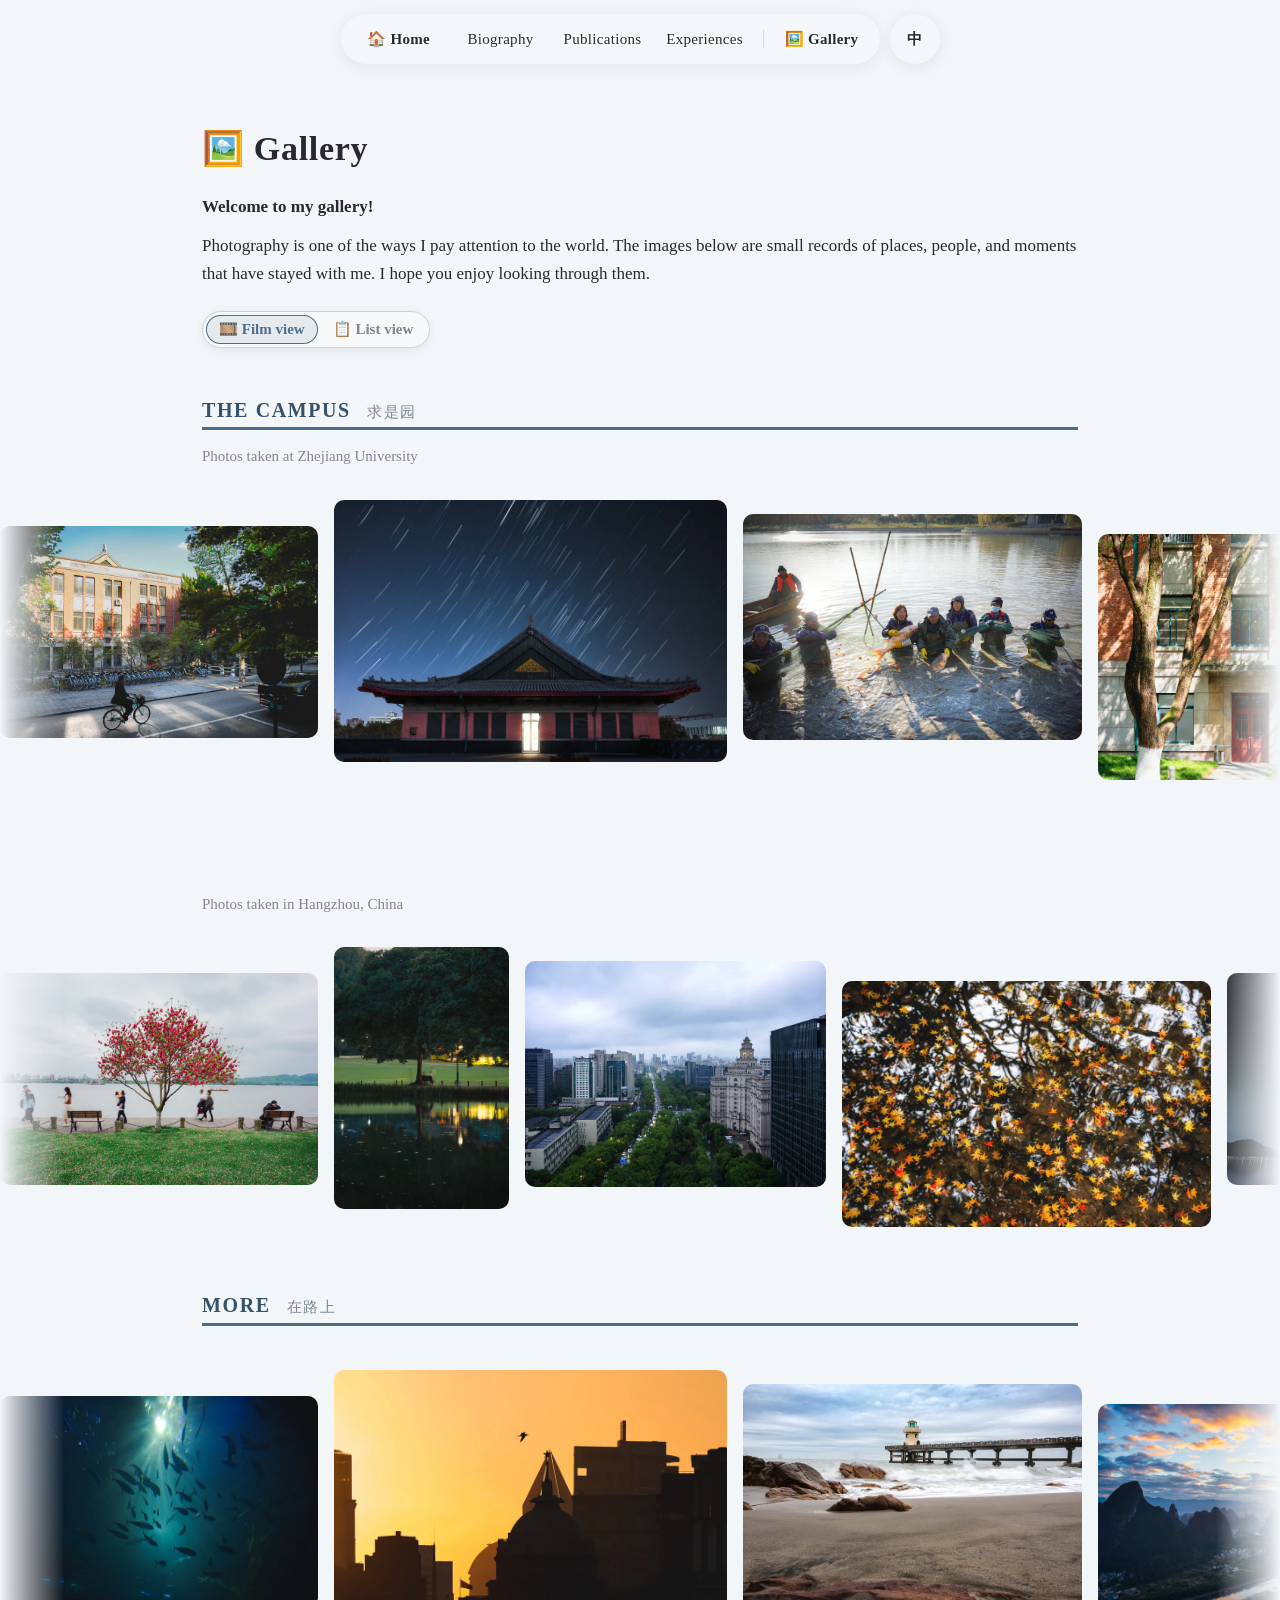
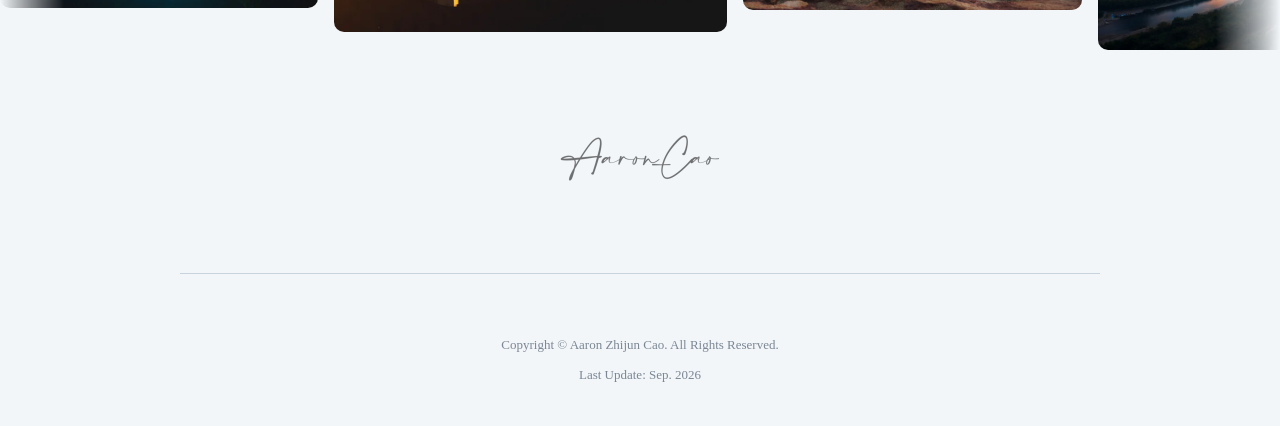
==== commit 95e0bb69: "Let the first screen load before the glass starts; make the site icon 192px Squashed from 2 commits " ====
--- a/gallery/index.html
+++ b/gallery/index.html
@@ -11,10 +11,10 @@
 <!-- 语言：主语言英文（<html lang>），同时声明面向中文读者 —— Bing 参考 content-language 判断
      页面语言与受众（Google 不看它）。正文里夹着的中文片段另用 lang="zh-CN" 标出。 -->
 <meta http-equiv="content-language" content="en, zh-CN">
-<link rel="icon" href="/assets/img/favicon.png?v=20261010full" type="image/png">
+<link rel="icon" href="/assets/img/favicon.png?v=20261015sq192" sizes="192x192" type="image/png">
 <link rel="apple-touch-icon" href="/assets/img/apple-touch-icon.png?v=20261010full">
-<link rel="stylesheet" href="/assets/css/style.css?v=20261012focus">
-<script src="/assets/js/reveal.js?v=202609291444"></script>
+<link rel="stylesheet" href="/assets/css/style.css?v=20261015blur">
+<script src="/assets/js/reveal.js?v=20261015paint"></script>
 
 
 <link rel="preload" href="/assets/fonts/Charis-400.woff2" as="font" type="font/woff2" crossorigin>
@@ -179,8 +179,8 @@
   }
 </style>
 <script src="/assets/js/i18n.js?v=20261011xinmiao" defer></script>
-<script src="/assets/js/nav.js?v=20261013tidy" defer></script>
-<script src="/assets/js/glass.js?v=20261013tidy" defer></script>
+<script src="/assets/js/nav.js?v=20261015blur" defer></script>
+<script src="/assets/js/glass.js?v=20261015late" defer></script>
 </head>
 <body>
 
--- a/assets/css/style.css
+++ b/assets/css/style.css
@@ -143,7 +143,7 @@
    悬浮胶囊：四周都有背景可透，玻璃的边缘构造才读得出来。
 
    液态玻璃移植自 ybouane/liquidglass：glass.js 把玻璃背后的页面截成图，在 WebGL 里用它的
-   片元着色器渲染（参数取其默认值，只有弯边深度、磨砂、色散三处不同，见 glass.js）。自下而上：
+   片元着色器渲染（参数取其默认值，只有弯边深度、导航的折射强度、磨砂、色散四处不同，见 glass.js）。自下而上：
    1. 折射层 .lg-refract（WebGL 画布）：双凸玻璃的折射、色散、菲涅耳反射、内描边与边缘光
       都在着色器里；纹理按双线性插值取样，放大、压缩处平滑。另加正上方来的光照：
       弯边轻微的上亮下暗，以及只在轮廓最外缘的一道细高光（上沿最亮、下沿较弱的反光）。
@@ -164,10 +164,15 @@
   position: relative; isolation: isolate;   /* 各层的 z-index 关在玻璃内部 */
   overflow: hidden; overflow: clip;         /* 圆角之外的画布裁掉；clip 不会变成滚动容器 */
   border: 0; border-radius: 999px; background: none;
-  /* WebGL 画布就绪前、以及截不到图时的兜底；画布接手后 glass.js 把它清掉 */
+  box-shadow: var(--lg-shadow);
+}
+/* WebGL 画布就绪前、以及截不到图时的兜底模糊；画布接手后 glass.js 把它清掉。
+   页面滚动之后才开（nav.js 给导航加 .scrolled）：在顶部时导航下面只有纯色底，模糊一片纯色看不出
+   区别，却要 GPU 在首屏每一帧多做一遍 —— 弱设备上实测第一帧因此慢了约半秒。
+   默认关、由脚本打开，而不是反过来：首屏可能在 nav.js 运行之前就画出来 */
+.nav.scrolled .wrap, .nav.scrolled .language-toggle, .nav.scrolled .nav-loupe {
   backdrop-filter: blur(3px);
   -webkit-backdrop-filter: blur(3px);
-  box-shadow: var(--lg-shadow);
 }
 .lg-refract {
   position: absolute; inset: 0; width: 100%; height: 100%; z-index: -3; pointer-events: none;
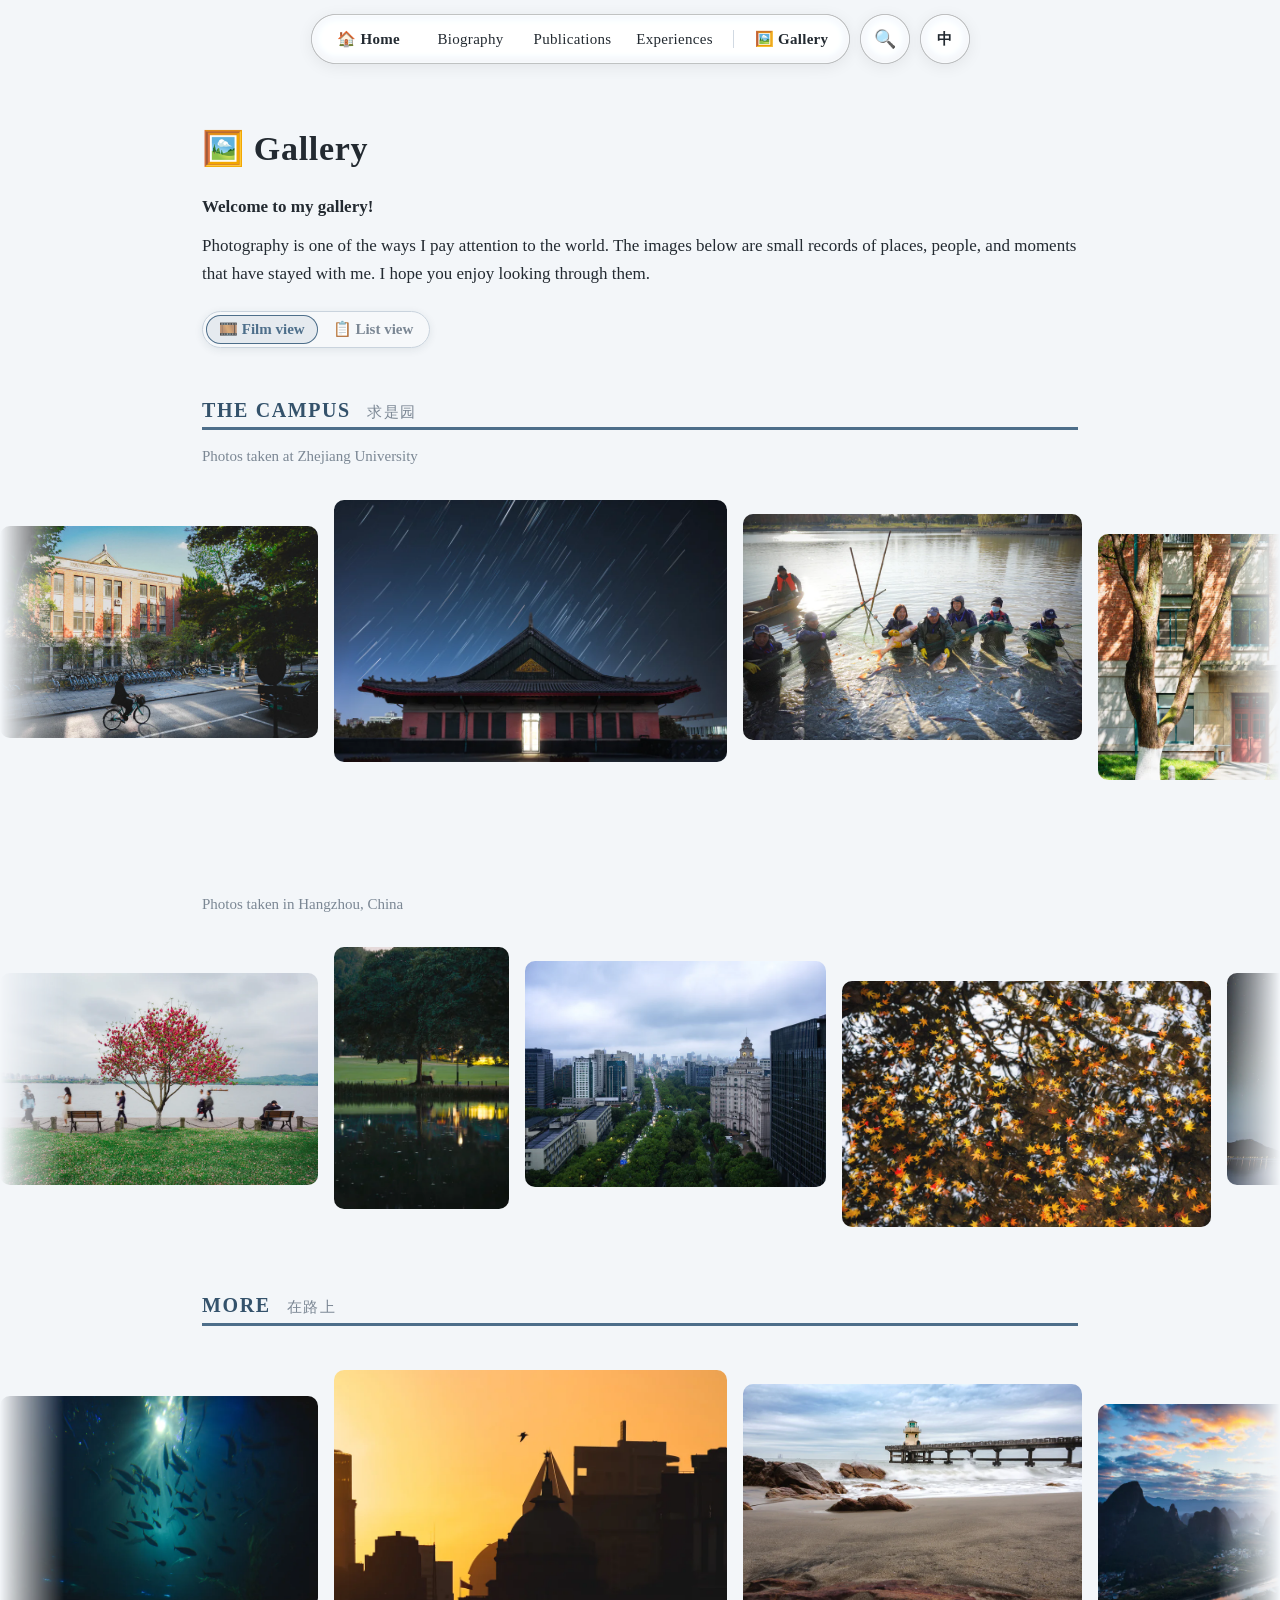
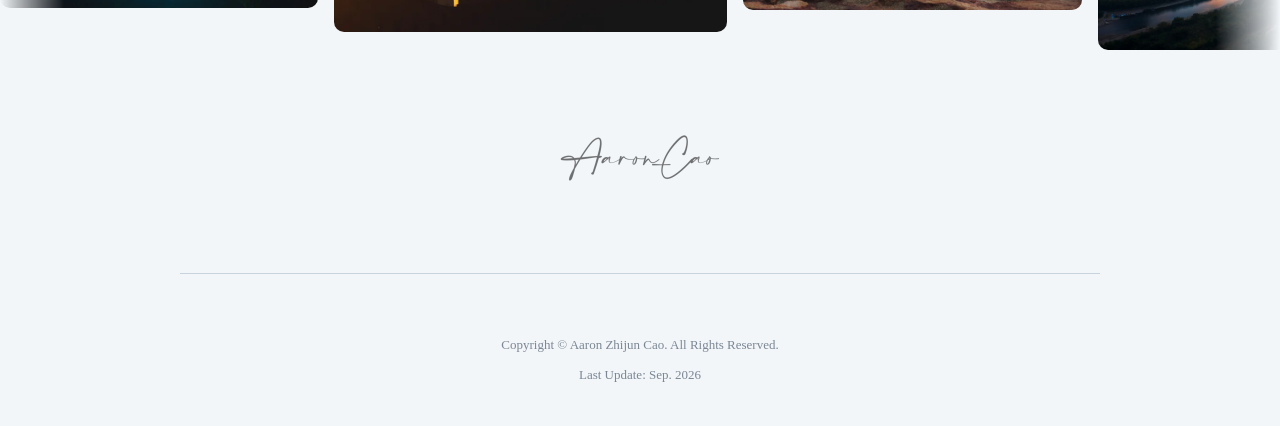
==== commit da287f5f: "Tilt gallery photos and the avatar towards the pointer on hover Hovering a marquee photo, or the ava" ====
--- a/gallery/index.html
+++ b/gallery/index.html
@@ -13,7 +13,7 @@
 <meta http-equiv="content-language" content="en, zh-CN">
 <link rel="icon" href="/assets/img/favicon.png?v=20261015sq192" sizes="192x192" type="image/png">
 <link rel="apple-touch-icon" href="/assets/img/apple-touch-icon.png?v=20261010full">
-<link rel="stylesheet" href="/assets/css/style.css?v=20261015blur">
+<link rel="stylesheet" href="/assets/css/style.css?v=20261016tilt">
 <script src="/assets/js/reveal.js?v=20261015paint"></script>
 
 
@@ -43,9 +43,10 @@
   .track figure {
     flex: 0 0 auto; margin: 0;
     height: 236px; border-radius: 10px; overflow: hidden;
-    background: var(--chip);
-    transition: transform .34s cubic-bezier(.32,.72,0,1),
-                box-shadow .34s cubic-bezier(.32,.72,0,1);
+    background: var(--chip); z-index: 0;
+    /* 离开悬停（以及切换显示模式时的挪位）走这一条：比进入时慢，起步缓、收尾长，平滑地回到原位；
+       层级等复位走完才降回来，免得还没缩回去就被旁边那张盖住 */
+    transition: transform .6s cubic-bezier(.33,0,.2,1), box-shadow .6s cubic-bezier(.33,0,.2,1), z-index 0s .6s;
   }
   .track img { display: block; height: 100%; width: auto; }
 
@@ -58,11 +59,24 @@
   .track figure.h3 { height: 226px; --y: 14px; }
   .track figure.h4 { height: 246px; --y: 34px; }
 
-  /* 悬停：在原位略微放大，不上浮；投影只淡淡一圈，免得读成"浮起来"。
-     位移写在 --y 里，放大接在它后面，窄屏换了错落值也照样在原位放大 */
-  .track figure:hover {
-    transform: translateY(var(--y, 0px)) scale(1.045);
+  /* 悬停：在原位朝指针的方向小幅转动（三维），稍微放大一点，不上浮；投影只淡淡一圈，免得读成"浮起来"。
+     列表模式不转，只轻微放大（见「列表模式」）。
+     力度用 style.css 里的整体基准（--hover-tilt 最大转角、--hover-zoom 放大比例，首页头像也用这一组），
+     这里再乘一个倍数 --hover-k：跑马灯的照片大、间距宽，取 1.3。
+     有鼠标时悬停由页尾脚本接管（见「悬停转动」）：它给指针下的那张加 .hov、把指针在上面的相对位置
+     （-1 到 1）写进 --tx / --ty，并在 <html> 上标 js-tilt，此时不再用 :hover —— 跑马灯在走、鼠标
+     不动时，照片从指针下面滑过去，:hover 不一定跟着换。触屏、减少动态效果时没有接管，照旧用 :hover，
+     只放大不转；放大镜打开时也只放大。位移写在 --y 里，转动和放大接在它后面，
+     窄屏换了错落值也照样在原位转。
+     进入和跟着指针转用一条快的曲线；离开时的平滑复位见上面 .track figure 的 transition */
+  .track { --hover-k: 1.3; }
+  html:not(.js-tilt) .track figure:hover, .track figure.hov {
+    transform: translateY(var(--y, 0px)) perspective(800px)
+               rotateX(calc(var(--hover-tilt) * var(--hover-k) * var(--ty, 0) * -1))
+               rotateY(calc(var(--hover-tilt) * var(--hover-k) * var(--tx, 0)))
+               scale(calc(1 + var(--hover-zoom) * var(--hover-k)));
     box-shadow: 0 4px 14px rgba(45,42,41,.14); z-index: 3;
+    transition: transform .34s cubic-bezier(.32,.72,0,1), box-shadow .34s cubic-bezier(.32,.72,0,1), z-index 0s;
   }
 
 
@@ -125,6 +139,7 @@
   }
   main.list .track {
     --gap: 10px;
+    --hover-k: .6;   /* 悬停的力度（见「悬停」）：照片之间只隔 10px，只放大 1.2%，不压到旁边那张 */
     width: auto; flex-wrap: wrap; gap: var(--gap); padding-right: 0;
     animation: none; transform: none;
   }
@@ -135,6 +150,10 @@
   }
   main.list .track figure[aria-hidden="true"] { display: none; }
   main.list .track img { width: 100%; height: 100%; object-fit: cover; }
+  /* 列表里悬停不转，只按力度轻微放大（投影同跑马灯）；页尾脚本在列表模式下也不写转角 */
+  main.list .track figure.hov, html:not(.js-tilt) main.list .track figure:hover {
+    transform: scale(calc(1 + var(--hover-zoom) * var(--hover-k)));
+  }
   @media (max-width: 700px) { main.list .track { --gap: 6px; } }
   /* 列表的进场：每一栏的照片从左上到右下依次落下 —— 先悬在半空（略大、带投影、还看不见），再落到
      页面上。页尾脚本给每张写 --dl（按它离这一栏左上角的远近），这一栏滚进视口才开始（之前挂着 .wait，
@@ -432,6 +451,87 @@
 })();
 
 
+/* ---------- 悬停转动：照片朝指针的方向小幅转动 ----------
+   有鼠标时悬停由这里接管：看指针下是哪张照片，给它加 .hov，把指针在它上面的相对位置（-1 到 1）
+   写进 --tx / --ty，转多少度由样式按力度换算（见「悬停」）；指针所在的那一角往里压。
+   不光指针移动时算：跑马灯在走、鼠标不动，照片自己从指针下面滑过，也要跟着转、换到下一张，
+   所以指针在跑马灯上时一直在看（鼠标不动时每 50ms 一次）；列表模式照片不动，只在指针移动和页面
+   滚动时看，而且列表里只放大不转，只换 .hov、不写转角。
+   相对位置按照片转动之前的方框算 —— 它在轨道里的排版位置，加上轨道此刻的平移和错落的 --y ——
+   不用转动后的外框，免得转角反过来改变位置、来回抖。
+   放大镜打开时只放大不转：玻璃是按包围盒把照片当平面画进去的，转了会和放大镜里看到的对不上。
+   触屏和减少动态效果时不接管，退回样式里的 :hover（只放大） */
+(function () {
+  if (!window.matchMedia || !matchMedia('(hover: hover) and (pointer: fine)').matches) return;
+  if (matchMedia('(prefers-reduced-motion: reduce)').matches) return;
+  document.documentElement.classList.add('js-tilt');
+  var main = document.querySelector('main'), loupe = null;
+  var px = 0, py = 0, inside = false, moved = false, last = 0, cur = null, raf = 0, scrolling = 0;
+  function untilt(f) { f.style.removeProperty('--tx'); f.style.removeProperty('--ty'); f._tx = f._ty = NaN; }
+  function pick(f) {
+    if (f === cur) return false;
+    if (cur) { cur.classList.remove('hov'); untilt(cur); }
+    cur = f;
+    if (f) f.classList.add('hov');
+    return true;
+  }
+  function tick(now) {
+    raf = 0;
+    if (scrolling) return;                  // 滚动期间不看，停下来时再看一次（见下面的 scroll）
+    // 鼠标没动、只有照片在走时，每 50ms（约每秒 20 次）看一次就够：跑马灯一帧只走一两个像素，
+    // 中间的变化交给过渡抹平。指针一动就立刻按帧算
+    if (!moved && now - last < 50) { raf = requestAnimationFrame(tick); return; }
+    moved = false; last = now;
+    // 先把这一帧要的位置全读完，再写：这时样式和布局都还是现成的，读取不会逼浏览器提前重算
+    var hit = inside ? document.elementFromPoint(px, py) : null;
+    var f = hit && hit.closest && hit.closest('.track figure'), tx = 0, ty = 0;
+    // 放大镜打开时、列表模式下都只放大不转：只要知道是哪张，转角用的位置不必读
+    loupe = loupe || document.querySelector('.lg-loupe');
+    var flat = main.classList.contains('list') || (loupe && loupe.classList.contains('on'));
+    if (f && !flat) {
+      var tr = f.parentNode, b = tr.getBoundingClientRect();
+      var dx = f.offsetParent === tr ? f.offsetLeft : f.offsetLeft - tr.offsetLeft;
+      var dy = f.offsetParent === tr ? f.offsetTop : f.offsetTop - tr.offsetTop;
+      if (f !== cur) f._lgY = parseFloat(getComputedStyle(f).getPropertyValue('--y')) || 0;   // 错落的位移，换到这张时读一次
+      var x0 = b.left + dx, y0 = b.top + dy + f._lgY;
+      tx = Math.max(-1, Math.min(1, (px - x0) / f.offsetWidth * 2 - 1));    // 右半边：右边往里退
+      ty = Math.max(-1, Math.min(1, (py - y0) / f.offsetHeight * 2 - 1));   // 下半边：下边往里退
+    }
+    var fresh = pick(f || null);
+    if (f) {
+      if (flat) { if (f.style.getPropertyValue('--tx')) untilt(f); }
+      // 变化不到 0.03（约 0.2°）就不写。每写一次，进行中的过渡就要作废重开、发两个事件，glass.js 也会被
+      // 唤醒去量一次位置；相邻两次之间的差别由过渡自己抹平，看不出台阶
+      else if (fresh || !(Math.abs(tx - f._tx) < .03 && Math.abs(ty - f._ty) < .03)) {
+        f._tx = tx; f._ty = ty;
+        f.style.setProperty('--tx', tx.toFixed(3));
+        f.style.setProperty('--ty', ty.toFixed(3));
+      }
+    }
+    // 指针在跑马灯上（照片上，或照片之间的空隙里）就下一帧接着看：鼠标不动，照片也在走
+    if (hit && hit.closest && hit.closest('.marquee') && !main.classList.contains('list')) raf = requestAnimationFrame(tick);
+  }
+  function kick() { if (!raf) raf = requestAnimationFrame(tick); }
+  document.addEventListener('pointermove', function (e) {
+    if (e.pointerType === 'touch') return;
+    px = e.clientX; py = e.clientY; inside = true;
+    // 指针不在跑马灯里、手上也没有悬停中的照片：不用看（省掉每帧一次的命中检测）
+    if (!cur && !(e.target.closest && e.target.closest('.marquee'))) return;
+    moved = true;
+    kick();
+  }, { passive: true });
+  document.addEventListener('pointerout', function (e) { if (!e.relatedTarget) { inside = false; moved = true; kick(); } });   // 指针离开了窗口
+  // 滚动时照片也会从指针下面经过，但滚动期间不跟：浏览器自己的 :hover 也是滚动时不更新、停下才换。
+  // 一张张照片滑过时逐张悬停、转动，既看不清，又要逐张起过渡、唤醒 glass.js，白白拖慢滚动。
+  // 停下约 0.12 秒后看一次指针下是哪张
+  window.addEventListener('scroll', function () {
+    if (!inside) return;
+    clearTimeout(scrolling);
+    scrolling = setTimeout(function () { scrolling = 0; moved = true; kick(); }, 120);
+  }, { passive: true });
+})();
+
+
 /* ---------- 彩蛋：点中特定照片蹦出 emoji ----------
    按文件名匹配而不是按 DOM 位置，所以上面复制出的那一份副本同样生效。 */
 (function () {
--- a/assets/css/style.css
+++ b/assets/css/style.css
@@ -77,6 +77,10 @@
   --fs-xl: 34px;   /* 名字 */
 
   --w: 920px;
+
+  /* 悬停转动的整体力度：最大转角与放大比例。相册的照片和首页的头像都用这一组，各自再乘一个倍数 --hover-k */
+  --hover-tilt: 6deg;
+  --hover-zoom: .02;
 
   /* 明确声明只支持浅色：阻止浏览器或系统的“强制深色模式”
      擅自反转配色（那种自动反转的效果通常很糟）。 */
@@ -377,10 +381,23 @@
   margin: 0 0 20px;
 }
 .hero p { margin: 0 0 9px; font-size: var(--fs-md); }
-/* 头像容器：去噪动画的画布覆盖在图片之上，播完隐藏 */
+/* 头像容器：去噪动画的画布覆盖在图片之上，播完隐藏。
+   悬停时朝指针的方向小幅转动、稍微放大，和相册跑马灯的照片同一套力度（--hover-tilt / --hover-zoom，
+   倍数同为 1.3）；指针位置由 index.html 页尾的脚本写进 --tx / --ty。
+   离开时走这里的 transition：比进入时慢，起步缓、收尾长，平滑地转回原位 */
 .avatar-wrap {
   position: relative; width: 230px; height: 230px;
   cursor: pointer; justify-self: end;
+  border-radius: 12px; --hover-k: 1.3;
+  transition: transform .6s cubic-bezier(.33,0,.2,1), box-shadow .6s cubic-bezier(.33,0,.2,1);
+}
+.avatar-wrap:hover {
+  transform: perspective(800px)
+             rotateX(calc(var(--hover-tilt) * var(--hover-k) * var(--ty, 0) * -1))
+             rotateY(calc(var(--hover-tilt) * var(--hover-k) * var(--tx, 0)))
+             scale(calc(1 + var(--hover-zoom) * var(--hover-k)));
+  box-shadow: 0 4px 14px rgba(45,42,41,.14);
+  transition: transform .34s cubic-bezier(.32,.72,0,1), box-shadow .34s cubic-bezier(.32,.72,0,1);
 }
 .avatar-fx {
   position: absolute; inset: 0;
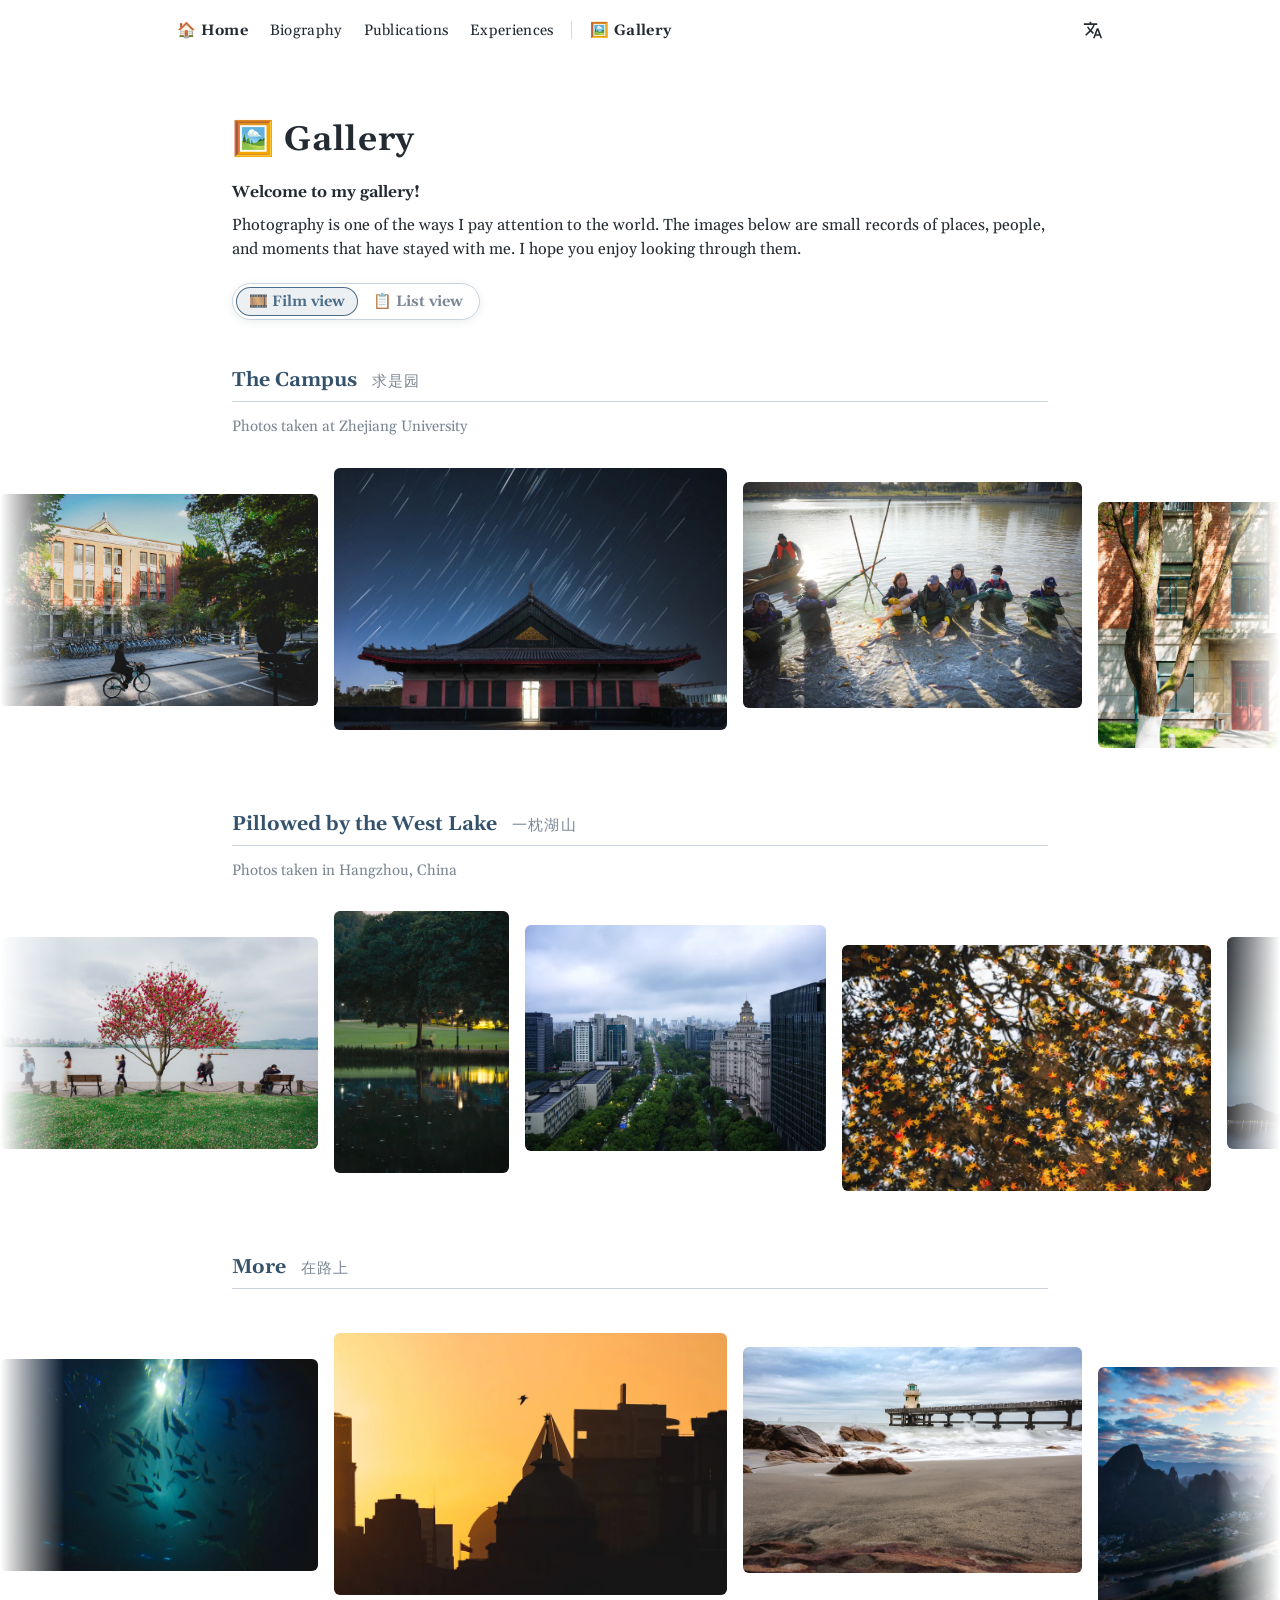
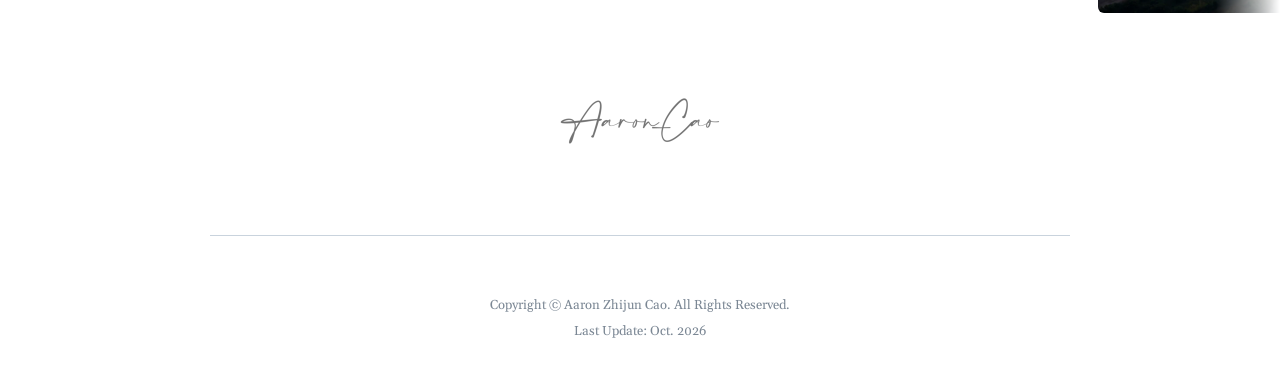
==== commit c053a05d: "Restyle as a classic academic page One white sheet, plain links and an edge-blur nav as wide as the " ====
--- a/gallery/index.html
+++ b/gallery/index.html
@@ -2,7 +2,24 @@
 <html lang="en">
 <head>
 <meta charset="utf-8">
+<!-- 排版宽度跟着窗口走（学 Zechen 的 jemdoc 主页）：窗口窄了纸面跟着收、文字重新换行，不出横向滚动。
+     收到 700px（= style.css 的 --page-min）为止 —— 再窄头像和左边的文字就挤不下了，于是按 700px 排好、
+     整体缩到窗口宽（手机竖屏、iPad 分屏的窄的一侧）。看的是窗口宽而不是屏幕宽：iPad 分屏、台前调度时
+     窗口只占屏幕的一部分。头一次量时 viewport 还是 device-width，布局宽就是窗口宽；之后（转屏、拖分屏）
+     用「可视区宽 × 缩放比」—— 不管当前按多宽排、用户有没有双指放大，乘出来都是窗口宽。
+     电脑上浏览器不理 viewport，只靠样式表里的 min-width。脚本没跑时停在 device-width：手机上要横向拖，但不缺内容 -->
 <meta name="viewport" content="width=device-width, initial-scale=1">
+<script>
+(function () {
+  var MIN = 700, m = document.querySelector('meta[name="viewport"]'), vv = window.visualViewport;
+  function fit(w) {
+    var c = Math.round(w) >= MIN ? 'width=device-width, initial-scale=1' : 'width=' + MIN;
+    if (m.getAttribute('content') !== c) m.setAttribute('content', c);
+  }
+  fit(document.documentElement.clientWidth);
+  if (vv) vv.addEventListener('resize', function () { fit(vv.width * vv.scale); });
+})();
+</script>
 <title data-i18n="gallery.title">Gallery · Aaron Zhijun Cao</title>
 <meta name="description" content="Photography by Aaron Zhijun Cao (曹植竣, caozhijun) — Zhejiang University campus, West Lake, and travels. 曹植竣的摄影记录：浙江大学校园、西湖与旅途中的风景。" data-i18n-content="gallery.description">
 <!-- 同一份内容在 /gallery/ 和 /gallery/index.html 两个 URL 上都可达，
@@ -13,12 +30,17 @@
 <meta http-equiv="content-language" content="en, zh-CN">
 <link rel="icon" href="/assets/img/favicon.png?v=20261015sq192" sizes="192x192" type="image/png">
 <link rel="apple-touch-icon" href="/assets/img/apple-touch-icon.png?v=20261010full">
-<link rel="stylesheet" href="/assets/css/style.css?v=20261016tilt">
-<script src="/assets/js/reveal.js?v=20261015paint"></script>
-
-
-<link rel="preload" href="/assets/fonts/Charis-400.woff2" as="font" type="font/woff2" crossorigin>
+<link rel="stylesheet" href="/assets/css/style.css?v=20261028graylens">
+<!-- 预加载正文字体：不预加载的话要等 CSS 解析完才开始下载，首屏会先用 Georgia 画一遍再换成 Gelasio -->
+<link rel="preload" href="/assets/fonts/Gelasio-var.woff2" as="font" type="font/woff2" crossorigin>
+<script src="/assets/js/reveal.js?v=20261027any"></script>
+
 <style>
+  /* 这一页没有首页那张白纸，照片和文字直接排在页面上，所以整页用纸的白色（首页的灰只是白纸外面的衬底）。
+     导航下面渐变模糊的那层底色也取 --bg，跟着变白。试过让页眉留一截首页的灰、往下渐隐成白，
+     灰白之间那段过渡像一块污渍，不好看，没有用 */
+  :root { --bg: var(--card); }
+
   /* ============ 轮播 ============
      两份相同的图片首尾相接，轨道匀速平移到 -50% 时正好回到起点，
      于是循环处没有接缝。终点与步数由页尾脚本按物理像素取整（见「整像素」）。 */
@@ -42,7 +64,7 @@
 
   .track figure {
     flex: 0 0 auto; margin: 0;
-    height: 236px; border-radius: 10px; overflow: hidden;
+    height: 236px; border-radius: var(--radius); overflow: hidden;
     background: var(--chip); z-index: 0;
     /* 离开悬停（以及切换显示模式时的挪位）走这一条：比进入时慢，起步缓、收尾长，平滑地回到原位；
        层级等复位走完才降回来，免得还没缩回去就被旁边那张盖住 */
@@ -66,8 +88,7 @@
      有鼠标时悬停由页尾脚本接管（见「悬停转动」）：它给指针下的那张加 .hov、把指针在上面的相对位置
      （-1 到 1）写进 --tx / --ty，并在 <html> 上标 js-tilt，此时不再用 :hover —— 跑马灯在走、鼠标
      不动时，照片从指针下面滑过去，:hover 不一定跟着换。触屏、减少动态效果时没有接管，照旧用 :hover，
-     只放大不转；放大镜打开时也只放大。位移写在 --y 里，转动和放大接在它后面，
-     窄屏换了错落值也照样在原位转。
+     只放大不转；放大镜打开时也只放大。位移写在 --y 里，转动和放大接在它后面，照样在原位转。
      进入和跟着指针转用一条快的曲线；离开时的平滑复位见上面 .track figure 的 transition */
   .track { --hover-k: 1.3; }
   html:not(.js-tilt) .track figure:hover, .track figure.hov {
@@ -81,50 +102,29 @@
 
 
   .gsec { padding-top: 46px; }
-  .gsec h2 { border-bottom: 3px solid var(--accent); }
   .intro h2 {
-    font-size: var(--fs-xl); letter-spacing: .02em; text-transform: none;
+    font-size: var(--fs-xl); letter-spacing: .02em;
     color: var(--fg); border-bottom: 0; padding-bottom: 0;
   }
   .gsec .zh {
     font-family: var(--serif); font-size: var(--fs-sm); font-weight: 400;
     letter-spacing: .08em; color: var(--subtle);
-    margin-left: 10px; text-transform: none;
+    margin-left: 10px;
   }
   .gsec .where { font-size: var(--fs-sm); color: var(--subtle); margin: 10px 0 0; }
   .intro p { margin: 0 0 10px; }
 
   .sign { text-align: center; padding: 58px 0 8px; }
-  .sign img { width: 170px; opacity: .55; }
-
-
-  /* 轮播需要横向铺满视口，故整段脱离 .wrap 的宽度限制 */
-  .bleed { width: 100vw; margin-left: calc(50% - 50vw); }
+  .sign img { width: 170px; height: auto; opacity: .55; }
+
+
+  /* 轮播需要横向铺满页面，故整段脱离 .wrap 的宽度限制。页面最窄 --page-min（窗口更窄时横向滚动），
+     所以宽度取视口与它中较大的那个 */
+  .bleed { width: max(100vw, var(--page-min)); margin-left: calc(50% - max(50vw, var(--page-min) / 2)); }
   /* 100vw 把竖向滚动条的宽度也算进去了：滚动条占位的系统（如 Windows）上会多出十几像素，
      顶出一条横向滚动条。在 main 这一层裁掉（clip 不会变成滚动容器，不影响吸顶的导航） */
   main { overflow-x: clip; }
 
-  @media (max-width: 700px) {
-    .track figure { height: 180px !important; }
-    .track figure.h2, .track figure.h4 { --y: 18px; }
-    .track figure.h1, .track figure.h3 { --y: 0px; }
-  }
-
-  /* 这一页的导航比首页多一颗放大镜圆钮（60px），宽度要重新算：
-     - 完整的胶囊 540 + 两颗圆钮与间距 120 = 660，加两侧边距要 688px。所以收成「首页 | 相册」
-       两个入口的断点从首页的 660 提到 720（下面两条与 style.css 窄屏导航那两条相同）；
-     - 收起后是 233 + 8 + 50 + 8 + 50 = 349，两侧各留 14px 需要 377px 的视口；
-       不超过 400px 的手机上收紧间距、边距与胶囊的内边距，336 放得进 360px 宽的屏；
-     - 再窄（不超过 350px）放不下三样东西，放大镜在这么小的屏上用处也不大，不显示 */
-  @media (max-width: 720px) {
-    .nav { margin: 14px 14px 0 auto; --nav-gap: 8px; }
-    .nav .wrap > a:not([data-i18n="nav.home"]):not([data-i18n="nav.gallery"]) { display: none; }
-  }
-  @media (max-width: 400px) {
-    .nav { --nav-gap: 6px; margin-right: 10px; max-width: calc(100% - 20px); }
-    .nav .wrap { padding: 0 4px; }
-  }
-  @media (max-width: 350px) { .nav .nav-loupe { display: none !important; } }
 
   /* ============ 列表模式 ============
      简介下面的开关给 <main> 加上 .list：跑马灯停下，照片改排成一行行等高、两端对齐的列表，
@@ -132,7 +132,7 @@
      分行由页尾脚本算好（见「显示模式」），写在每张照片上：--ar 是它的宽高比，--units 是它
      所在那一行的宽高比之和，--k 是那一行的间距数。基准宽度 = 去掉间距后的行宽 × --ar / --units，
      一行正好排满，下一张放不下就折行；flex-grow 也按宽高比给，同一行各张高度相同。
-     一行大约三张横图，窄屏也是这个分法，照片跟着缩小，只把间距收窄。 */
+     一行大约三张横图。 */
   main.list .marquee {
     width: auto; max-width: var(--w); margin: 0 auto; padding: 18px 22px 6px;
     overflow: visible; -webkit-mask-image: none; mask-image: none;
@@ -154,7 +154,6 @@
   main.list .track figure.hov, html:not(.js-tilt) main.list .track figure:hover {
     transform: scale(calc(1 + var(--hover-zoom) * var(--hover-k)));
   }
-  @media (max-width: 700px) { main.list .track { --gap: 6px; } }
   /* 列表的进场：每一栏的照片从左上到右下依次落下 —— 先悬在半空（略大、带投影、还看不见），再落到
      页面上。页尾脚本给每张写 --dl（按它离这一栏左上角的远近），这一栏滚进视口才开始（之前挂着 .wait，
      照片不显示）；落完去掉 .deal，悬停放大照旧 */
@@ -197,13 +196,14 @@
     }
   }
 </style>
-<script src="/assets/js/i18n.js?v=20261011xinmiao" defer></script>
-<script src="/assets/js/nav.js?v=20261015blur" defer></script>
-<script src="/assets/js/glass.js?v=20261015late" defer></script>
+<script src="/assets/js/i18n.js?v=20261028title" defer></script>
+<script src="/assets/js/nav.js?v=20261027lens3" defer></script>
+<script src="/assets/js/glass.js?v=20261028lens" defer></script>
 </head>
 <body>
 
 <nav class="nav" aria-label="Main navigation" data-i18n-aria-label="nav.label">
+  <span class="nav-edge" aria-hidden="true"><i></i><i></i><i></i><i></i></span>
   <div class="wrap">
     <a href="/" data-i18n="nav.home">🏠 Home</a>
     <a href="/#biography" data-i18n="nav.biography">Biography</a>
@@ -212,11 +212,12 @@
     <span class="nav-divider" aria-hidden="true"></span>
     <a href="/gallery/" data-i18n="nav.gallery">🖼️ Gallery</a>
   </div>
-  <!-- 放大镜开关：玻璃就绪后由 glass.js 露出；data-lg-pane 让它和导航的另外两块一样被画成液态玻璃 -->
+  <!-- 放大镜开关：放大镜就绪后由 glass.js 露出 -->
   <button class="nav-loupe" type="button" aria-pressed="false" aria-label="Magnifier" title="Magnifier"
           data-i18n-aria-label="gallery.loupe" data-i18n-title="gallery.loupe"
-          data-lg-loupe-toggle data-lg-pane hidden><span class="ico">🔍</span></button>
-  <button class="language-toggle" type="button" aria-label="切换到中文" title="切换到中文" lang="zh-CN" hidden>中</button>
+          data-lg-loupe-toggle hidden><span class="ico">🔍</span></button>
+  <!-- 语言按钮：「文A」翻译图标（Google Material Icons 的 translate，Apache License 2.0）；切到哪种语言写在提示里 -->
+  <button class="language-toggle" type="button" aria-label="切换到中文" title="切换到中文" lang="zh-CN" hidden><svg viewBox="0 0 24 24" width="20" height="20" fill="currentColor" aria-hidden="true"><path d="M12.87 15.07l-2.54-2.51.03-.03c1.74-1.94 2.98-4.17 3.71-6.53H17V4h-7V2H8v2H1v1.99h11.17C11.5 7.92 10.44 9.75 9 11.35 8.07 10.32 7.3 9.19 6.69 8h-2c.73 1.63 1.73 3.17 2.98 4.56l-5.09 5.02L4 19l5-5 3.11 3.11.76-2.04zM18.5 10h-2L12 22h2l1.12-3h4.75L21 22h2l-4.5-12zm-2.62 7l1.62-4.33L19.12 17h-3.24z"/></svg></button>
 </nav>
 
 <main>
@@ -309,7 +310,7 @@
   </section>
 
   <div class="sign rise">
-    <img src="/assets/img/gallery/signature.png" alt="Aaron Zhijun Cao" data-i18n-alt="avatar.name">
+    <img src="/assets/img/gallery/signature.png" width="340" height="136" alt="Aaron Zhijun Cao" data-i18n-alt="avatar.name">
   </div>
 
   <!-- <section class="gsec wrap" id="back">
@@ -320,7 +321,7 @@
 
 <footer class="wrap">
   <span data-i18n="footer.copyright">Copyright © Aaron Zhijun Cao. All Rights Reserved.</span>
-  <span data-i18n="footer.updated">Last Update: Sep. 2026</span>
+  <span data-i18n="footer.updated">Last Update: Oct. 2026</span>
 </footer>
 
 
@@ -426,7 +427,7 @@
   });
 
   /* 列表的进场动画（样式见「列表的进场」）。延迟按照片离这一栏左上角的远近给：往下一行比往右一张
-     晚得多，看上去是一行行从左到右、整体由左上铺向右下；按栏宽折算，手机和桌面是同一个节奏。
+     晚得多，看上去是一行行从左到右、整体由左上铺向右下；按栏宽折算，栏宽变了节奏也一样。
      栏目进了视口才开始。一栏全部落完，告诉 glass.js 这些照片不动了（lg:relive：重新量位置） */
   var io = 'IntersectionObserver' in window ? new IntersectionObserver(function (es) {
     es.forEach(function (e) { if (e.isIntersecting) { io.unobserve(e.target); deal(e.target); } });
--- a/assets/css/style.css
+++ b/assets/css/style.css
@@ -7,8 +7,8 @@
 /* ---------- 自托管字体 ----------
    不用 Google Fonts CDN：fonts.googleapis.com 在中国大陆不可达，
    会阻塞渲染。字体文件随站点一起发布，全球访客看到同一套排版。
-   Charis 是三个静态文件（400、400 斜体、700），所以粗体只有 700 一档，样式里写的
-   600 / 650 实际都落在它上面。Inter 是可变字体，目前没有用到（见 --sans）。 */
+   正文用 Gelasio（见下方与 --serif）；Charis 与 Inter 目前都没有用到，浏览器不会下载，
+   @font-face 留着，想换回只需改 --serif 并改 preload。 */
 @font-face {
   font-family: 'Inter';
   font-style: normal;
@@ -37,6 +37,41 @@
   font-display: swap;
   src: url('../fonts/Charis-700.woff2') format('woff2');
 }
+/* Gelasio：照 Georgia 设计的开源衬线体（SIL OFL 1.1，许可证随附 OFL-Gelasio.txt），字形、字宽与 Georgia 兼容，
+   换上后行宽、换行位置基本不变。可变字体，字重 400–700 连续可调 —— Georgia 只有 400 / 700 两档，
+   样式里写 600、650 都会落成 700。从 Google Fonts 仓库的原件裁成西文（含扩展拉丁，地图地名要用）再转 woff2。
+   斜体只在首屏以下的 venue 行用，不预加载 */
+@font-face {
+  font-family: 'Gelasio';
+  font-style: normal;
+  font-weight: 400 700;
+  font-display: swap;
+  src: url('../fonts/Gelasio-var.woff2') format('woff2');
+}
+@font-face {
+  font-family: 'Gelasio';
+  font-style: italic;
+  font-weight: 400 700;
+  font-display: swap;
+  src: url('../fonts/Gelasio-Italic-var.woff2') format('woff2');
+}
+/* 中文：系统的苹方（Windows 上是微软雅黑），字形缩到 95%。汉字撑满整个字框，英文字母只占其中一部分，
+   同样 17px 的中文比旁边的英文大一圈、显得又大又方；size-adjust 只缩汉字，英文、数字和版面都不动。
+   unicode-range 只认中日韩文字和全角标点，别的字符照旧交给 Georgia */
+@font-face {
+  font-family: 'ZH Adj';
+  font-weight: 400;
+  src: local('PingFang SC Regular'), local('PingFangSC-Regular'), local('Microsoft YaHei'), local('MicrosoftYaHei');
+  size-adjust: 95%;
+  unicode-range: U+2E80-2FFF, U+3000-30FF, U+3100-33FF, U+3400-4DBF, U+4E00-9FFF, U+F900-FAFF, U+FE30-FE4F, U+FF00-FFEF;
+}
+@font-face {
+  font-family: 'ZH Adj';
+  font-weight: 600 700;
+  src: local('PingFang SC Semibold'), local('PingFangSC-Semibold'), local('Microsoft YaHei Bold'), local('MicrosoftYaHei-Bold');
+  size-adjust: 95%;
+  unicode-range: U+2E80-2FFF, U+3000-30FF, U+3100-33FF, U+3400-4DBF, U+4E00-9FFF, U+F900-FAFF, U+FE30-FE4F, U+FF00-FFEF;
+}
 
 :root {
   --accent: #4d6e8a;   /* 莫兰迪雾霾蓝 */
@@ -48,19 +83,22 @@
   --sl-green:  #67A651;
   --sl-red:    #D85E5D;
   --sl-orange: #F3AA68;
-  --link:   #5c8299;   /* 莫兰迪石青 —— 链接 */
+  --link:   #4d6e8a;   /* 链接与主题雾霾蓝同色：白底上对比度 5.4:1（原先的石青 #5c8299 只有 4.1，不到 4.5 的及格线） */
   --rule:   #c9d3dd;   /* 浅蓝灰 —— 分隔线 */
   --subtle: #7b8794;   /* 蓝灰 —— 次要文字 */
 
-  --bg:     #f3f6f9;   /* 极浅的蓝灰纯色：白色卡片落在上面才有层次 */
+  --desk:   #eeeeee;   /* 浅灰：首页白纸外面的衬底，同 jemdoc 一系学术主页（如 baizechen.site）的灰底 */
+  --bg:     var(--desk);   /* 页面底色：首页是灰；相册页没有白纸，改成白（见相册页的样式） */
   --fg:     #232a31;
   --card:   #ffffff;
   --card-b: #dbe3eb;   /* 所有圆角框统一用这条描边 */
   --chip:   #eef2f6;
 
-  /* 中文使用系统字体，避免额外下载大型字库。 */
-  --serif: "Charis", "Charter", "Iowan Old Style", Georgia,
-           "PingFang SC", "Microsoft YaHei", serif;
+  /* 英文用 Gelasio（Georgia 的开源同款，见文件开头），字重可以任意取；加载前和加载失败时
+     退回系统的 Georgia —— 两者字宽兼容，换字体那一下不会跳行。
+     中文使用系统字体，避免额外下载大型字库；'ZH Adj' 是缩到 95% 的苹方 / 微软雅黑（见文件开头），
+     找不到时退回原样大小的。试过宋体：笔画的细横太细，正文字号下发虚，退回苹方 */
+  --serif: "Gelasio", Georgia, "ZH Adj", "PingFang SC", "Microsoft YaHei", serif;
   /* 全站统一用衬线体：--sans 直接指向 --serif，原先用无衬线的十几处
      （标题、导航、日期、卡片标题、方括号链接……）一处改动全部跟过来。
      要恢复 Inter，把这一行改回
@@ -70,13 +108,29 @@
 
   /* 字号只有五档。原先散落着 17 种，13 / 13.2 / 13.5 / 13.8 / 14 / 14.8 这类
      只差零点几像素，肉眼分不出层级，只显得乱。新增样式请从这五档里选。 */
-  --fs-xs: 13px;   /* News 展开按钮、相册标题旁的中文小字、地图提示、页脚 */
-  --fs-sm: 15px;   /* 作者、职位、列表、venue、日期、方括号链接、资助说明、导航、胶囊按钮 */
-  --fs-md: 17px;   /* 正文、News 条目、论文与经历标题 */
+  --fs-xs: 13px;   /* 地图提示、页脚 */
+  --fs-sm: 15px;   /* 作者、职位、列表、venue、日期、方括号链接、资助说明、导航、联系方式、News 展开按钮、相册标题旁的中文小字 */
+  --fs-md: 16px;   /* 正文、News 条目、论文与经历标题。17px 时比 jemdoc 页（Georgia 16px）满一圈，显得挤 */
   --fs-lg: 20px;   /* 章节标题 */
   --fs-xl: 34px;   /* 名字 */
 
-  --w: 920px;
+  /* 全站只有一种粗体字重：链接、名字、章节与论文标题、强调、自己的署名都用它。
+     Gelasio 是可变字体，400–700 之间任意取值都是真实字形；中文 ≥600 落在苹方中粗（见文件开头）。
+     原先分 600 / 650 / 700 三档，在 Georgia 下全变成 700，整页近一半文字是粗体，显得挤 */
+  --bold: 670;
+
+  --w: 860px;   /* 正文栏的最大宽度：首页、相册页和相册的列表模式共用 */
+  --radius: 6px;   /* 方框的统一圆角：首页的纸面、头像、论文缩略图和相册页的照片都用这一个，角的弧度一致 */
+  /* 首页的纸面（见「正文纸面」）：内边距比普通的两侧留白（22px）宽，纸就跟着加宽（再加两侧 1px 描边），
+     里面的文字栏仍是 --w − 44px = 816px，与相册页的正文同宽，页首那笔账不变。
+     纸面本身 860 − 44 + 160 + 2 = 978px；窗口窄了纸面和内边距一起收（1000px 宽时 70px，最窄的 700px 时 49px），
+     文字栏跟着变窄、重新换行 */
+  --sheet-pad: clamp(48px, 7vw, 80px);
+  /* 页面的最小宽度，与两个页面 <head> 里 viewport 脚本的 MIN 同一个数。比它宽：按窗口的真实宽度排（半屏、
+     iPad 分屏都是）；比它窄就不再往里挤 —— 头像和左边的文字挤不下了。手机上按 700px 排好、整体缩到屏幕宽，
+     不另做手机排版；电脑上窗口比它还窄（很少见）出横向滚动条 */
+  --page-min: 700px;
+  --sheet-w: calc(var(--w) - 44px + 2 * var(--sheet-pad) + 2px);
 
   /* 悬停转动的整体力度：最大转角与放大比例。相册的照片和首页的头像都用这一组，各自再乘一个倍数 --hover-k */
   --hover-tilt: 6deg;
@@ -89,18 +143,10 @@
   /* 半透明：导航以外的组件只用这一层底色，不模糊、不做高光 */
   --glass-fill: rgba(255, 255, 255, .20);
   --glass-cast: rgba(35, 52, 70, .09);
-  /* 没有 JS（水滴不出现）时，导航入口退回这组悬停底色 */
-  --glass-edge: rgba(255, 255, 255, .75);
-  --glass-hover: rgba(255, 255, 255, .55);
-  --text-halo: rgba(255, 255, 255, .85);
-
-  /* 液态玻璃 —— 只用于导航，构造说明见「顶部导航」一节。
-     折射在 glass.js 里，移植自 ybouane/liquidglass；下面三个值是本站自己调的（阴影只沿用了它的构造） */
-  --lg-tint:        rgba(255, 255, 255, .1);    /* 只叠一成白：压在深色照片上略微发白，浅色底上看不出 */
-  --lg-spring:      cubic-bezier(.3, 1.45, .5, 1);   /* 带回弹的缓动：液体感 */
-  /* ybouane/liquidglass 默认阴影的构造（一层高斯外影加一层贴边的接触阴影），浓度只留原值的一小部分：
-     原值（0.3）在浅色页面上显得重 */
-  --lg-shadow: 0 3px 16px rgba(0, 0, 0, .07), 0 0 1px rgba(0, 0, 0, .04);
+  --text-halo: rgba(255, 255, 255, .85);   /* 导航文字的淡描边：压在模糊的深色内容上也看得清 */
+  /* 导航的悬停水滴；相册页的放大镜开着、招手提示时垫的也是它，三处同一个颜色（说明见「悬停水滴」） */
+  --lens: color-mix(in srgb, var(--accent) 10%, var(--bg));
+  --lg-spring: cubic-bezier(.3, 1.45, .5, 1);   /* 带回弹的缓动：放大镜、邮箱浮层的出现 */
 }
 
 * { box-sizing: border-box; }
@@ -117,26 +163,25 @@
 }
 
 body {
-  margin: 0;
+  margin: 0; min-width: var(--page-min);
   background: var(--bg);
   color: var(--fg);
   font-family: var(--serif);
   font-size: var(--fs-md);
-  line-height: 1.68;
+  line-height: 1.45;   /* 全站唯一的行距，论文区也跟它走。Georgia 系字体小写字母高，1.35 显得挤；中文比英文多 0.15 */
   -webkit-font-smoothing: antialiased;
   text-rendering: optimizeLegibility;
-  /* 兜底：极长的 URL 或未断行的长词不会把窄屏页面撑出横向滚动 */
+  /* 兜底：极长的 URL 或未断行的长词不会把页面撑出横向滚动 */
   overflow-wrap: break-word;
 }
 
 html:lang(zh-CN) {
-  --serif: "Charis", "PingFang SC", "Microsoft YaHei", sans-serif;
-}
-html:lang(zh-CN) body { line-height: 1.85; }
-html:lang(zh-CN) .hero .affil { line-height: 1.8; }
+  --serif: "Gelasio", Georgia, "ZH Adj", "PingFang SC", "Microsoft YaHei", sans-serif;
+}
+html:lang(zh-CN) body { line-height: 1.6; }
 html:lang(zh-CN) h2 { letter-spacing: .04em; }
 
-a { color: var(--link); text-decoration: none; font-weight: 600; }
+a { color: var(--link); text-decoration: none; font-weight: var(--bold); }
 a:hover { text-decoration: underline; text-underline-offset: 2px; }
 
 img { max-width: 100%; }
@@ -144,46 +189,56 @@
 .wrap { max-width: var(--w); margin: 0 auto; padding: 0 22px; }
 
 /* ---------- 顶部导航 ----------
-   悬浮胶囊：四周都有背景可透，玻璃的边缘构造才读得出来。
-
-   液态玻璃移植自 ybouane/liquidglass：glass.js 把玻璃背后的页面截成图，在 WebGL 里用它的
-   片元着色器渲染（参数取其默认值，只有弯边深度、导航的折射强度、磨砂、色散四处不同，见 glass.js）。自下而上：
-   1. 折射层 .lg-refract（WebGL 画布）：双凸玻璃的折射、色散、菲涅耳反射、内描边与边缘光
-      都在着色器里；纹理按双线性插值取样，放大、压缩处平滑。另加正上方来的光照：
-      弯边轻微的上亮下暗，以及只在轮廓最外缘的一道细高光（上沿最亮、下沿较弱的反光）。
-      高光只在轮廓上，不往面上铺 —— 铺在面上，深色底上就成了一层白雾。
-      截不到图或没有 WebGL 时不出现，胶囊保持自己的 backdrop-filter 模糊。
-   2. 本体 ::after：叠一层很淡的白（--lg-tint），压在深色内容上时玻璃略微发白，不至于整块发暗。
-   3. 交互：悬停水滴 .nav-lens 在入口间滑动，光斑 .lg-glow 随光标。
-   投影见 --lg-shadow。 */
+   整条贴在视口顶部，学 iOS 26/27 的柔和滚动边缘（scroll edge effect 的 soft 样式）：导航没有底板，
+   下面垫一层从上往下渐弱的模糊 .nav-edge —— 内容滚到导航底下时，越靠上越糊、往下渐渐清楚，
+   再叠一层同样渐隐的底色，导航的字压得住。导航与下面的白纸同宽。
+
+   渐变模糊的做法：四层叠起来，模糊半径逐层加倍（1 / 2 / 4 / 8px），每层用遮罩只留上面一截，
+   越强的层留得越短；后一层的 backdrop-filter 取到的是前几层已经糊过的画面，所以越往上叠得越多。
+   注意 .nav-edge 和 .nav 自己都不能带 opacity、filter、mask —— 带了就成了 backdrop 的根，
+   里面几层只能糊到它自己内部的东西（什么都没有）。所以出现时是模糊半径从 0 过渡上去，而不是淡入整层。
+   页面在顶部时导航下面只有纯色底，模糊看不出区别，却要 GPU 每帧多做几遍：默认关，
+   滚动之后（nav.js 给导航加 .scrolled）才打开。
+
+   相册页的放大镜仍是液态玻璃（glass.js），它的开关和语言按钮一样，是导航右端的一颗普通圆钮。 */
 .nav {
-  /* top 与初始上边距一致，开始滚动时不会先向上挪动 2px 再吸顶。 */
-  position: sticky; top: 14px; z-index: 50;
-  --nav-gap: 10px;
+  position: sticky; top: 0; z-index: 50;
+  --nav-gap: 4px;
   display: flex; align-items: center; gap: var(--nav-gap);
-  width: fit-content; max-width: calc(100% - 28px);
-  margin: 14px auto 0;
-}
-.nav .wrap, .language-toggle, .nav-loupe {
-  position: relative; isolation: isolate;   /* 各层的 z-index 关在玻璃内部 */
-  overflow: hidden; overflow: clip;         /* 圆角之外的画布裁掉；clip 不会变成滚动容器 */
-  border: 0; border-radius: 999px; background: none;
-  box-shadow: var(--lg-shadow);
-}
-/* WebGL 画布就绪前、以及截不到图时的兜底模糊；画布接手后 glass.js 把它清掉。
-   页面滚动之后才开（nav.js 给导航加 .scrolled）：在顶部时导航下面只有纯色底，模糊一片纯色看不出
-   区别，却要 GPU 在首屏每一帧多做一遍 —— 弱设备上实测第一帧因此慢了约半秒。
-   默认关、由脚本打开，而不是反过来：首屏可能在 nav.js 运行之前就画出来 */
-.nav.scrolled .wrap, .nav.scrolled .language-toggle, .nav.scrolled .nav-loupe {
-  backdrop-filter: blur(3px);
-  -webkit-backdrop-filter: blur(3px);
-}
+  height: 60px;
+  /* 左右跟着白纸的两边，再往里收 16px：第一个入口的悬停底、右端圆钮的外缘离纸边各 16px，不贴着。
+     纸面宽度与 main.wrap 同一个式子（窗口窄时是 100% − 28px）。以前对齐纸里的文字栏，两侧各让出一个纸面内边距，
+     手机上（按 700px 排）导航只剩 570px 宽，相册页的放大镜和入口挤在一起 */
+  padding: 0 calc((100% - min(var(--sheet-w), 100% - 28px)) / 2 + 16px);
+}
+.nav-edge {
+  position: absolute; left: 0; right: 0; top: 0; z-index: -1;
+  height: calc(100% + 26px);      /* 比导航高出一截：模糊在导航下沿之外再渐渐消失 */
+  pointer-events: none;
+}
+.nav-edge > i, .nav-edge::after { position: absolute; inset: 0; }
+.nav-edge > i { transition: backdrop-filter .35s ease, -webkit-backdrop-filter .35s ease; }
+.nav-edge > i:nth-child(1) { -webkit-mask-image: linear-gradient(#000 60%, transparent); mask-image: linear-gradient(#000 60%, transparent); }
+.nav-edge > i:nth-child(2) { -webkit-mask-image: linear-gradient(#000 45%, transparent 80%); mask-image: linear-gradient(#000 45%, transparent 80%); }
+.nav-edge > i:nth-child(3) { -webkit-mask-image: linear-gradient(#000 30%, transparent 62%); mask-image: linear-gradient(#000 30%, transparent 62%); }
+.nav-edge > i:nth-child(4) { -webkit-mask-image: linear-gradient(#000 15%, transparent 45%); mask-image: linear-gradient(#000 15%, transparent 45%); }
+.nav.scrolled .nav-edge > i:nth-child(1) { -webkit-backdrop-filter: blur(1px); backdrop-filter: blur(1px); }
+.nav.scrolled .nav-edge > i:nth-child(2) { -webkit-backdrop-filter: blur(2px); backdrop-filter: blur(2px); }
+.nav.scrolled .nav-edge > i:nth-child(3) { -webkit-backdrop-filter: blur(4px); backdrop-filter: blur(4px); }
+.nav.scrolled .nav-edge > i:nth-child(4) { -webkit-backdrop-filter: blur(8px); backdrop-filter: blur(8px); }
+/* 底色：页面底色从上往下渐隐，压在任何内容上导航的字都看得清 */
+.nav-edge::after {
+  content: '';
+  background: linear-gradient(color-mix(in srgb, var(--bg) 88%, transparent),
+                              color-mix(in srgb, var(--bg) 60%, transparent) 55%, transparent);
+  opacity: 0; transition: opacity .35s ease;
+}
+.nav.scrolled .nav-edge::after { opacity: 1; }
+
+/* 液态玻璃的 WebGL 画布（glass.js 生成）：现在只有相册页的放大镜用 */
 .lg-refract {
   position: absolute; inset: 0; width: 100%; height: 100%; z-index: -3; pointer-events: none;
 }
-/* 导航的几块玻璃共用一张画布（一个 WebGL 环境，滚动时显卡的负担小得多），垫在它们下面；
-   四周多出 6px，圆钮悬停放大时不被裁掉 */
-.nav > .lg-refract { inset: -6px auto auto -6px; width: calc(100% + 12px); height: calc(100% + 12px); z-index: -1; }
 /* 相册页的放大镜（glass.js 生成）：圆形，导航里的开关打开后常驻。鼠标下跟随光标、不挡点击；
    触屏上没有光标，改为用手指拖动（脚本给它打开 pointer-events）。
    位置由脚本每帧写 translate 属性，出现 / 消失用 opacity 与 scale（scale 只绕自身中心，不影响位置） */
@@ -200,14 +255,14 @@
 .lg-loupe.drag { pointer-events: auto; cursor: grab; }
 @media (prefers-reduced-motion: reduce) { .lg-loupe { transition: opacity .15s ease; scale: 1; } }
 /* 相册页简介下面的显示模式开关（胶卷 / 列表）：一条分段开关，两个选项并排，当前的那个用主题蓝
-   高亮。底子同首页联系方式那排小胶囊，不是玻璃 */
+   高亮。底子是一层半透明白，带描边和淡淡的投影 */
 .view-switch {
   display: inline-flex; gap: 2px; margin-top: 12px; padding: 3px;
   border: 1px solid var(--rule); border-radius: 999px;
   background: var(--glass-fill); box-shadow: 0 2px 8px var(--glass-cast);
 }
 .view-switch button {
-  font-family: var(--sans); font-size: var(--fs-sm); font-weight: 700; line-height: 1.4;
+  font-family: var(--sans); font-size: var(--fs-sm); font-weight: var(--bold); line-height: 1.4;
   padding: 4px 13px; border: 0; border-radius: 999px; cursor: pointer;
   background: none; color: var(--subtle); white-space: nowrap;
   transition: background .18s ease, color .18s ease, box-shadow .18s ease;
@@ -218,76 +273,97 @@
   box-shadow: inset 0 0 0 1px var(--accent);
 }
 .view-switch button:focus-visible { outline: 2px solid var(--accent); outline-offset: 2px; }
-/* 本体：一层很淡的白 */
-.nav .wrap::after, .language-toggle::after, .nav-loupe::after {
-  content: ''; position: absolute; inset: 0; z-index: -2; pointer-events: none;
-  border-radius: inherit;
-  background: var(--lg-tint);
-}
-/* 光标处局部点亮：--mx / --my 由 nav.js 跟随指针写在胶囊上 */
-.lg-glow {
-  position: absolute; inset: 0; z-index: -1; pointer-events: none;
-  border-radius: inherit;
-  background: radial-gradient(90px circle at var(--mx, 50%) var(--my, 50%),
-              rgba(255, 255, 255, .6), rgba(255, 255, 255, 0) 70%);
-  opacity: 0; transition: opacity .35s ease;
-}
-.nav .wrap:hover > .lg-glow, .language-toggle:hover > .lg-glow, .nav-loupe:hover > .lg-glow { opacity: 1; }
-/* 悬停水滴（nav.js 的 liquidLens）：本身也是一小块玻璃，跟着指针在入口之间滑，
-   换位时被拉长再弹回 */
+/* 入口：纯文字，悬停时垫一块淡淡的主题色圆角底；脚本在时换成下面跟着指针滑动的水滴 */
+.nav .wrap {
+  display: flex; align-items: center; gap: 2px;
+  flex: 1 1 auto; min-width: 0; margin: 0; padding: 0;
+  /* 盖掉 .wrap 的 max-width（860px）：导航与纸同宽（978px）后，入口这一排被它卡住、填不满，
+     右端的圆钮离纸边空出一截，相册页的放大镜露出时也不是挤入口这一排，而是把语言按钮往右推 */
+  max-width: none;
+}
+/* 悬停水滴（nav.js 的 liquidLens）：一颗灰色的小水滴，跟着指针在入口和右端的圆钮之间滑，
+   换位时沿移动方向被拉长、再回弹落定，到圆钮上变成圆的。它绝对定位在 .nav 里（入口那一排不设定位，
+   入口和圆钮的 offsetLeft 才都相对于导航）；z-index -1 且排在渐变模糊之后：盖住模糊、垫在文字之下 */
 .liquid-lens {
-  position: absolute; left: 0; top: 0; z-index: 0; pointer-events: none;
+  position: absolute; left: 0; top: 0; z-index: -1; pointer-events: none;
   border-radius: 999px; opacity: 0;
-  background: linear-gradient(180deg, rgba(255, 255, 255, .85), rgba(255, 255, 255, .5));
-  box-shadow:
-    inset 0 1px 0 #fff, inset 0 -1px 1px rgba(255, 255, 255, .6),
-    0 0 0 .5px rgba(35, 52, 70, .07), 0 3px 10px -3px rgba(35, 52, 70, .22);
+  /* 平的一块雾霾蓝灰，不描边、不投影、不打高光。主题色按 10% 混进页面底色，而不是写死一个灰：首页衬底是灰（#eee）、
+     相册页是白，两处都比底色深一档，读起来是同一种颜色（相册页上约等于 --chip）。试过正文色混出的中性灰，
+     压在首页的灰底上又平又闷。混出来是不透明的 —— 半透明的话，滚动后导航底下被模糊的正文会从水滴里透出来，脏 */
+  background: var(--lens);
   transition: transform .55s var(--lg-spring), width .55s var(--lg-spring),
               height .45s var(--lg-spring), opacity .25s ease;
 }
 .liquid-lens.on { opacity: 1; }
-.nav-lens { z-index: -1; }   /* 在导航玻璃内部：排在光斑之下、文字之下 */
-.nav .wrap {
-  display: flex; align-items: center; justify-content: flex-start; gap: 2px;
-  min-width: 0; margin: 0;
-  height: 50px; padding: 0 8px;
-}
+.nav.has-lens .wrap a:hover, .nav.has-lens .language-toggle:hover, .nav.has-lens .nav-loupe:hover { background: none; }
+/* 水滴底下的字去掉白描边：描边是给压在模糊的深色内容上用的，水滴是一块不透明的浅色，用不着；
+   留着的话字的四周会多出一圈白晕，发虚 */
+.nav.has-lens .wrap a:hover, .nav.has-lens .language-toggle:hover, .nav.has-lens .nav-loupe:hover,
+.nav.has-lens .wrap a:focus-visible, .nav.has-lens .language-toggle:focus-visible, .nav.has-lens .nav-loupe:focus-visible { text-shadow: none; }
+.nav.has-lens .language-toggle:hover svg, .nav.has-lens .language-toggle:focus-visible svg { filter: none; }
+.nav a {
+  font-family: var(--sans);
+  font-size: var(--fs-sm); font-weight: var(--bold); letter-spacing: .02em;
+  color: var(--fg);
+  padding: 6px 10px; border-radius: 999px; white-space: nowrap;
+  /* 模糊之下可能是深色照片，加一层淡描边保证可读 */
+  text-shadow: 0 0 3px var(--text-halo), 0 1px 2px var(--text-halo);
+  transition: background .2s ease;
+}
+/* 正文的几个锚点不加粗，只有首页与相册两个页面入口是粗体：一眼分出"换页"和"本页内跳转" */
+.nav .wrap > a:not([data-i18n="nav.home"]):not([data-i18n="nav.gallery"]) { font-weight: 400; }
+.nav a.language-pair {
+  /* 中英两种文字叠在同一格里，切换时原地交叉淡入淡出 */
+  display: grid; flex: 0 0 auto; position: relative;
+}
+/* 当前不显示的那种语言脱离排版，入口只按正在显示的文字算宽度 —— 否则中文的「简介」也要占
+   「Biography」那么宽，字后面空出一大截，入口之间的距离忽大忽小 */
+.nav a .language-label[aria-hidden="true"] { position: absolute; }
+.nav a:hover, .language-toggle:hover, .nav-loupe:hover {
+  background: color-mix(in srgb, var(--accent) 10%, transparent);
+  text-decoration: none;
+}
+/* 右端的圆钮：语言切换（「文A」翻译图标，Google 翻译、Chrome 地址栏里的那个），相册页另有放大镜开关（🔍） */
 .language-toggle, .nav-loupe {
-  flex: 0 0 50px; width: 50px; height: 50px; padding: 0;
+  flex: 0 0 40px; width: 40px; height: 40px; padding: 0;
+  border: 0; border-radius: 999px; background: none;
   display: grid; place-items: center;
-  font-family: var(--sans); font-size: var(--fs-sm); font-weight: 700;
+  font-family: var(--sans); font-size: var(--fs-sm); font-weight: var(--bold);
   color: var(--fg); cursor: pointer;
   text-shadow: 0 0 3px var(--text-halo), 0 1px 2px var(--text-halo);
-  transition: transform .5s var(--lg-spring);
-}
-.language-toggle:hover, .nav-loupe:hover { transform: scale(1.06); }
-.language-toggle:active, .nav-loupe:active { transform: scale(.95); transition-duration: .15s; }
-/* 相册页的放大镜开关：导航里语言按钮左边的一颗圆钮，与它同款。
-   玻璃就绪后才由 glass.js 露出（去掉 hidden）。它夹在胶囊与语言按钮之间，直接冒出来会把导航
-   顶一下，所以收起时不是 display: none，而是宽度为 0、并用负边距抵掉自己那份间距，露出时
-   平滑展开；玻璃没能启用（无 WebGL 等）时它一直收着，导航里不留空位。
-   打开时外圈一道主题蓝 —— 画在外面，内圈会被折射画布盖住 */
+  transition: background .2s ease;
+}
+/* 相册页的放大镜开关，在语言按钮左边。放大镜就绪后才由 glass.js 露出（去掉 hidden）：
+   直接冒出来会把旁边顶一下，所以收起时不是 display: none，而是宽度为 0、并用负边距抵掉自己那份间距，
+   露出时平滑展开；放大镜没能启用（无 WebGL 等）时它一直收着，导航里不留空位。打开时垫一块和水滴一样的底色（见下） */
+.language-toggle, .nav-loupe { font-size: 18px; line-height: 1; text-shadow: none; }
+/* 图标随文字色；模糊下面可能是深色照片，和入口文字一样垫一圈淡白描边 */
+.language-toggle svg { display: block; width: 20px; height: 20px; filter: drop-shadow(0 0 2px var(--text-halo)); }
 .nav-loupe {
-  font-size: 18px; line-height: 1; text-shadow: none;
-  transition: transform .5s var(--lg-spring), flex-basis .4s cubic-bezier(.32,.72,0,1),
+  transition: background .2s ease, flex-basis .4s cubic-bezier(.32,.72,0,1),
               width .4s cubic-bezier(.32,.72,0,1), margin .4s cubic-bezier(.32,.72,0,1),
-              opacity .3s ease, box-shadow .2s ease;
+              opacity .3s ease;
 }
 .nav .nav-loupe[hidden] {
   display: grid !important;                     /* 盖过全局的 [hidden]，才有过渡可言 */
   flex-basis: 0; width: 0; margin-left: calc(-1 * var(--nav-gap));
   opacity: 0; visibility: hidden; pointer-events: none;
 }
-.nav-loupe[aria-pressed="true"] { box-shadow: var(--lg-shadow), 0 0 0 2px var(--accent); }
+/* 打开时：垫一块和悬停水滴一样的底色，像水滴停在了上面。以前是一圈 2px 的主题蓝，水滴改成平的一块之后，
+   圆圈的样子和它对不上。指针移上来时也保持，不被「有水滴时条目自己不画悬停底」那条清成透明 ——
+   否则底色先淡掉、水滴再滑过来，中间会空一下 */
+.nav .nav-loupe[aria-pressed="true"], .nav.has-lens .nav-loupe[aria-pressed="true"]:hover {
+  background: var(--lens);
+}
 /* 提示这里有个放大镜：打开相册 1 秒后（glass.js 加上 .hint，走完去掉），图标自己轻轻放大、左右晃
-   两下，像在招手 —— 形状在动比颜色在变更容易被看见；外圈那道主题蓝同时亮起、暗下一次，带一圈光晕。
-   晃的是里面的图标，不是整颗圆钮：圆钮一动，底下的玻璃得跟着逐帧重画 */
+   两下，像在招手 —— 形状在动比颜色在变更容易被看见；底下同时浮起、淡去一块水滴的底色，不画圈、不发光。
+   glass.js 靠按钮自己这段动画的 animationend 去掉 .hint，所以这段不能删 */
 .nav-loupe .ico { display: inline-block; }
 .nav-loupe.hint { animation: loupe-breathe 1.5s ease-in-out; }
 .nav-loupe.hint .ico { animation: loupe-wave 1.5s ease-in-out; }
 @keyframes loupe-breathe {
-  0%, 100% { box-shadow: var(--lg-shadow), 0 0 0 0 rgba(77, 110, 138, 0), 0 0 0 0 rgba(77, 110, 138, 0); }
-  50%      { box-shadow: var(--lg-shadow), 0 0 0 2px var(--accent), 0 0 14px 3px rgba(77, 110, 138, .5); }
+  0%, 100% { background-color: transparent; }
+  50%      { background-color: var(--lens); }
 }
 @keyframes loupe-wave {
   0%, 100% { transform: none; }
@@ -299,23 +375,6 @@
 .language-toggle:focus-visible, .nav-loupe:focus-visible, .nav a:focus-visible {
   outline: 2px solid var(--accent); outline-offset: -3px;
 }
-.nav a {
-  transition: background .2s ease, box-shadow .2s ease;
-  font-family: var(--sans);
-  font-size: var(--fs-sm); font-weight: 700; letter-spacing: .02em;
-  color: var(--fg);
-  padding: 7px 8px; border-radius: 999px; white-space: nowrap;
-  /* 玻璃是透明的，背后可能是深色照片，加一层淡描边保证可读 */
-  text-shadow: 0 0 3px var(--text-halo), 0 1px 2px var(--text-halo);
-}
-/* 正文的几个锚点不加粗，只有首页与相册两个页面入口是粗体：一眼分出"换页"和"本页内跳转" */
-.nav .wrap > a:not([data-i18n="nav.home"]):not([data-i18n="nav.gallery"]) { font-weight: 400; }
-.nav a.language-pair {
-  /* 入口至少 100px 宽，短的几个等宽；中英两种文字叠在同一格里，切换语言时宽度不变。
-     宽度按内容算、100px 只作下限：写成 flex-basis: 100px 的话，Safari 量胶囊宽度时
-     按 100px 算，比 100px 宽的入口（🖼️ Gallery、Publications）就被胶囊圆角裁掉一截。 */
-  display: grid; flex: 0 0 auto; min-width: 100px; text-align: center;
-}
 .nav-divider {
   /* 竖线两侧留出呼吸空间，避免相邻入口的悬停底色贴在线上。 */
   flex: 0 0 0; width: 0; height: 18px; margin: 0 6px;
@@ -331,53 +390,43 @@
 .language-label[aria-hidden="false"] {
   opacity: 1; visibility: visible; transform: translateY(0);
 }
-.nav a:hover {
-  background: var(--glass-hover);
-  box-shadow: inset 0 0 0 1px var(--glass-edge);
-  text-decoration: none;
-}
-.nav.lg-live .wrap a:hover { background: none; box-shadow: none; }
-
-/* 系统开了"降低透明度"：玻璃改成近乎实心，折射也不挂（glass.js 同样会跳过） */
+/* 系统开了"降低透明度"：不模糊，导航下面垫一条实色底 */
 @media (prefers-reduced-transparency: reduce) {
-  .nav .wrap, .language-toggle, .nav-loupe { backdrop-filter: none; -webkit-backdrop-filter: none; }
-  .nav .wrap::after, .language-toggle::after, .nav-loupe::after { background: rgba(255, 255, 255, .95); }
-}
-
-/* 窄屏：整条导航约 600px（胶囊 540 + 间距 10 + 语言按钮 50），加两侧 14px 边距要 628px
-   才放得下（中英文等宽，见 i18n.js 的 language-pair）。再窄就只留首页与相册两个入口（中间仍是分隔线），
-   整组靠到右上角，语言按钮在最右；正文的几个锚点在窄屏上往下滚就到。
-   最窄的 320px 手机：胶囊 233 + 间距 8 + 语言按钮 50 = 291，放得进两侧各留 14px 后的 292。
-   页面缩放、iPad 分屏都会缩小视口宽度，同一个断点一并覆盖。 */
-@media (max-width: 660px) {
-  .nav { margin: 14px 14px 0 auto; --nav-gap: 8px; }
-  .nav .wrap > a:not([data-i18n="nav.home"]):not([data-i18n="nav.gallery"]) { display: none; }
-}
-
-/* ---------- 头部名片 ---------- */
+  .nav.scrolled .nav-edge > i { -webkit-backdrop-filter: none; backdrop-filter: none; }
+  .nav-edge { height: 100%; }
+  .nav-edge::after { background: var(--bg); }
+}
+
+/* ---------- 头部名片 ----------
+   头像 216px，比左侧文字（从名字顶端到联系方式底端约 175–190px）高一截，两者上下居中对齐，头像上下各多出
+   一点。240px 时上下各空出 25–33px，头像显得太大。文字栏 = 860 − 两侧留白 44 − 头像 216 − 间距 32 = 568px；英文的联系方式一行要 520px，
+   放得下。改页宽或头像前先算这一笔，不然联系方式会折成两行 */
 .hero {
   display: grid;
-  grid-template-columns: 1fr 230px;
-  gap: 42px; align-items: start;
-  padding: 54px 0 44px;
+  grid-template-columns: 1fr 216px;
+  gap: 32px; align-items: center;
+  /* 顶部留白取纸面的内边距：头像比左边的文字高，这一行的顶就是头像的顶，头像上方和右侧的空白一样宽 */
+  padding: var(--sheet-pad) 0 12px;
 }
 .hero h1 {
   font-family: var(--sans);
-  font-size: var(--fs-xl); font-weight: 700; letter-spacing: -.02em;
+  font-size: var(--fs-xl); font-weight: var(--bold); letter-spacing: -.02em;
   margin: 0 0 2px; line-height: 1.2;
 }
 .hero .cn {
   font-size: var(--fs-md); color: var(--subtle); font-weight: 400;
   margin-left: 9px; letter-spacing: .06em;
+  white-space: nowrap;   /* 名字后面的另一种写法（中文名 / 英文名）不从中间断开：放不下就整个换到下一行 */
 }
 /* 名字下的两行同用正文衬线体与字号，仅靠颜色/字重区分主次 */
 .hero .role {
   font-size: var(--fs-md); line-height: 1.5; color: var(--accent);
-  font-weight: 600; margin: 12px 0 2px;
-}
-/* 机构行与 Biography 正文同款：同字体、同字号、同字重、同颜色 */
+  font-weight: var(--bold); margin: 12px 0 2px;
+}
+/* 机构行与 Biography 正文同款：同字体、同字号、同字重、同颜色，行距也不另设，
+   跟着正文走（英文 1.35、中文 1.5）—— 曾单独写死 1.5 / 1.65，正文行距收紧后这段就比 Bio 松一截 */
 .hero .affil {
-  font-size: var(--fs-md); line-height: 1.5; color: var(--fg);
+  font-size: var(--fs-md); color: var(--fg);
   margin: 0 0 20px;
 }
 .hero p { margin: 0 0 9px; font-size: var(--fs-md); }
@@ -386,9 +435,9 @@
    倍数同为 1.3）；指针位置由 index.html 页尾的脚本写进 --tx / --ty。
    离开时走这里的 transition：比进入时慢，起步缓、收尾长，平滑地转回原位 */
 .avatar-wrap {
-  position: relative; width: 230px; height: 230px;
+  position: relative; width: 216px; height: 216px;
   cursor: pointer; justify-self: end;
-  border-radius: 12px; --hover-k: 1.3;
+  border-radius: var(--radius); --hover-k: 1.3;
   transition: transform .6s cubic-bezier(.33,0,.2,1), box-shadow .6s cubic-bezier(.33,0,.2,1);
 }
 .avatar-wrap:hover {
@@ -402,7 +451,7 @@
 .avatar-fx {
   position: absolute; inset: 0;
   width: 100%; height: 100%;
-  border-radius: 12px; border: 1px solid var(--card-b);
+  border-radius: var(--radius); border: 1px solid var(--card-b);
   opacity: 0; pointer-events: none;
   transition: opacity .45s ease;
 }
@@ -410,44 +459,46 @@
 .avatar-wrap.fx-on .avatar-fx { opacity: 1; transition: none; }
 
 .hero .avatar {
-  width: 230px; height: 230px; object-fit: cover;
-  border-radius: 12px; border: 1px solid var(--card-b);
+  width: 216px; height: 216px; object-fit: cover;
+  border-radius: var(--radius); border: 1px solid var(--card-b);
   background: var(--card);
 }
 
-/* 联系方式行 */
+/* 联系方式行：「图标 文字 | 图标 文字」—— 普通的链接，之间一道竖线，不再是一个个圆角框。
+   竖线画在两个入口之间的空隙正中（绝对定位、不接鼠标），所以它不算链接的一部分：
+   点不到、悬停时也不跟着加下划线 */
 .links {
-  display: flex; flex-wrap: wrap; gap: 7px; margin-top: 16px;
+  --sep: 18px;   /* Georgia 比 Charis 宽，22px 时英文最后一项会掉到第二行 */
+  display: flex; flex-wrap: wrap; gap: 6px var(--sep); margin-top: 14px;
+  /* 窗口窄时入口会折成几行，折到行首的那一项，竖线落在这一栏左缘之外 —— 横向裁掉，行首就不挂一道竖线 */
+  overflow-x: clip;
 }
 .links a {
-  font-family: var(--sans); font-size: var(--fs-sm); font-weight: 700;
+  font-family: var(--sans); font-size: var(--fs-sm);
   display: inline-flex; align-items: center; gap: 5px;
-  padding: 5px 11px; border-radius: 999px;
-  background: var(--glass-fill);   /* 只留半透明：液态玻璃仅用于导航 */
-  /* 原本用 --glass-edge（近白）作高光边，在浅色底上等于没有轮廓；
-     改用 --rule 让每个入口成为看得见的独立块 */
-  border: 1px solid var(--rule);
-  box-shadow: 0 2px 8px var(--glass-cast);
-  color: var(--fg);
-  transition: border-color .18s ease, color .18s ease;
-}
-/* 悬停只点亮描边和文字，不上浮 */
-.links a:hover { border-color: var(--accent); color: var(--accent); text-decoration: none; }
+}
+.links > * { position: relative; }
+.links > * + *::before {
+  content: "|"; position: absolute; left: calc(var(--sep) / -2); top: 50%;
+  transform: translate(-50%, -50%);
+  color: var(--rule); pointer-events: none;
+}
 /* 零高度的整宽占位，强制在此换行，把七个入口锁成 4 + 3 */
 .links .lbreak { flex-basis: 100%; height: 0; margin: 0; padding: 0; }
+/* 它本身和换行后的第一个入口都不画竖线 */
+.links .lbreak::before, .links .lbreak + *::before { display: none; }
 .links img { width: 15px; height: 15px; object-fit: contain; }
-/* 邮箱入口悬停时弹出的小浮层：样子和这一排入口一样（同样的描边、圆角、投影、字体），里面是地址
-   和「复制」。底色是入口那层半透明白叠在页面底色上的结果，但写成实色 —— 浮层可能压在别的内容上，
-   透明的话字会叠在一起。与入口左右居中对齐（--px 由脚本算）。带 .on 才显示，出现时从上方落下一点 */
+/* 邮箱入口悬停时弹出的小浮层：一个带描边、圆角、投影的小胶囊，里面是地址和「复制」。
+   底色写成实色 —— 浮层可能压在别的内容上，透明的话字会叠在一起。与入口左右居中对齐（--px 由脚本算）。带 .on 才显示，出现时从上方落下一点 */
 .mailbox { position: relative; display: inline-flex; }
 .copy-pop {
-  --pop-bg: #f5f8fa;
+  --pop-bg: var(--card);
   position: absolute; left: var(--px, 0px); top: calc(100% + 9px); z-index: 20;
   display: flex; align-items: center; white-space: nowrap;
-  padding: 5px 4px 5px 13px; border-radius: 999px;
+  padding: 5px 4px 5px 14px; border-radius: 999px;
   border: 1px solid var(--rule); background: var(--pop-bg);
   box-shadow: 0 2px 8px var(--glass-cast);
-  font-family: var(--sans); font-size: var(--fs-sm); font-weight: 700; color: var(--fg);
+  font-family: var(--sans); font-size: var(--fs-sm); font-weight: var(--bold); color: var(--fg);
   opacity: 0; visibility: hidden; transform: translateY(-7px);
   transition: opacity .12s ease, transform .12s ease, visibility 0s .12s;
 }
@@ -456,9 +507,10 @@
   transition: opacity .2s ease, transform .45s var(--lg-spring);
 }
 .copy-pop .addr { user-select: all; -webkit-user-select: all; }
-/* 「复制」是一段主题色的文字，前面一道细线与地址隔开；留够「已复制 ✓」的宽度，复制后浮层不变宽 */
+/* 「复制」是一段主题色的文字，前面一道细线与地址隔开。宽度随文字：右边 10px 加浮层的 4px，
+   与左端的 14px 对称；复制后变成「已复制 ✓」浮层会宽一点，脚本当场重新居中（见首页的邮箱脚本） */
 .copy-pop button {
-  min-width: 88px; margin-left: 11px; padding: 0 9px; border: 0; border-left: 1px solid var(--rule);
+  margin-left: 10px; padding: 0 10px; border: 0; border-left: 1px solid var(--rule);
   background: none; cursor: pointer; font: inherit; line-height: inherit; color: var(--accent);
   transition: color .18s ease;
 }
@@ -482,150 +534,138 @@
 .copy-tip::before {
   content: ''; position: absolute; left: calc(var(--ax, 42px) - 5px); top: 5px;
   width: 9px; height: 9px; transform: rotate(45deg); border-radius: 2px 0 0 0;
-  background: #f5f8fa; border: solid var(--rule); border-width: 1px 0 0 1px;
-}
-
+  background: var(--card); border: solid var(--rule); border-width: 1px 0 0 1px;
+}
+
+
+/* ---------- 正文纸面 ----------
+   首页的正文整张放在一张白纸上，衬在浅灰的底色上（学术主页常见的灰底白纸，这里用本站的配色和圆角）。
+   只有首页：相册页的 <main> 没有 .wrap，跑马灯要横向铺满视口 */
+main.wrap {
+  width: min(var(--sheet-w), 100% - 28px); max-width: none;
+  /* 上沿离导航 8px。页面在顶部时导航下面的渐变模糊是关着的（见「顶部导航」），纸的上沿完整可见 */
+  margin-top: 8px; padding: 0 var(--sheet-pad) 56px;
+  /* 小圆角：整体仍是一张长方形的纸，只把四个角磨圆一点 */
+  background: var(--card); border: 1px solid var(--card-b); border-radius: var(--radius);
+  box-shadow: 0 1px 2px rgba(35, 52, 70, .05);
+}
+/* 纸面的下沿已经把正文和页脚分开，页脚上那条分隔线和大段留白就不要了（相册页没有纸面，照旧） */
+main.wrap ~ footer.wrap { margin-top: 0; padding-top: 32px; border-top: 0; }
 
 /* ---------- 章节 ---------- */
 section { padding-top: 34px; }
-/* 章节标题要压得住下面的卡片：Charis 最粗只有 700，已经用到顶，
-   所以分量从别处来 —— 字号 15 → 20px；字距 .13em → .08em（拉得太开的
-   大写字母读起来是轻的、散的）；颜色比 --accent 再深一档。 */
+/* 章节标题：学术主页的老写法 —— 正常大小写、粗体、深一档的主题色，下面一条 1px 细线。
+   条目不再成卡，章节之间的分组全靠这条线 */
 h2 {
   font-family: var(--sans);
-  font-size: var(--fs-lg); font-weight: 700;
-  letter-spacing: .08em; text-transform: uppercase;
+  font-size: var(--fs-lg); font-weight: var(--bold);
   color: var(--heading);
-  margin: 0 0 14px;
-}
-/* 只有 Biography 保留那条粗下划线；其余章节靠卡片本身分组，不再画线 */
-#biography h2 {
-  margin-bottom: 4px; padding-bottom: 7px;
-  border-bottom: 3px solid var(--accent);
+  margin: 0 0 14px; padding-bottom: 6px;
+  border-bottom: 1px solid var(--rule);
 }
 /* 共一说明挂在 Publications 标题后的括号里，但保持它原先在作者行里的样子：
-   正文衬线体、作者行字号、正文色，不继承 h2 的大写、字距、粗细与 accent 色 */
+   正文衬线体、作者行字号、正文色，不继承 h2 的粗细与颜色（中文标题的字距也不继承） */
 h2 .cofirst {
   font-family: var(--serif); font-size: var(--fs-sm); font-weight: 400;
-  letter-spacing: normal; text-transform: none; color: var(--fg);
+  letter-spacing: normal; color: var(--fg);
   margin-left: 4px;
 }
 h2 .zh {
   font-family: var(--serif); font-size: var(--fs-xs); font-weight: 400;
   letter-spacing: normal; color: var(--subtle); margin-left: 8px;
-  text-transform: none;
-}
+}
+/* 段落上下各 0.65em（浏览器默认是 1em）：段与段之间约 11px，读起来更紧凑 */
+p { margin: .65em 0; }
 section > p:first-of-type { margin-top: 14px; }
 
-strong { font-weight: 700; }
-
-/* ---------- News 时间线 ---------- */
-.news { margin: 14px 0 0; padding: 0; list-style: none; }
-.news li {
-  /* 每个 li 各自是一个 grid，auto 列只按自己这行的日期收缩 ——
-     各条日期宽度不同，正文起点就参差不齐。
-     真正的对齐交给下面的 subgrid，这里 70px 只是不支持时的兜底。 */
-  display: grid; grid-template-columns: 70px 1fr;
-  gap: 11px; padding: 5px 0; font-size: var(--fs-md);
-  /* 按基线对齐：日期 15px、正文 17px，
-     顶对齐会让日期看上去矮半行，只有基线才是两种字号的共同参照 */
-  align-items: baseline;
-}
-.news li > div { min-width: 0; }
-/* 同一个月里的多条消息各占一行；用 <p> 而不是嵌套 <ul>，
-   否则内层 li 会被 .news li 的 grid 规则命中 */
-.news li > div p { margin: 0 0 5px; }
-.news li > div p:last-child { margin-bottom: 0; }
-/* subgrid 让所有 li 共用 ul 上的同一条列轨，宽度由最宽的那条日期决定。
-   好处是不写死数值：以后日期格式再变（补上日、去掉年）都自动跟上。 */
-@supports (grid-template-columns: subgrid) {
-  .news { display: grid; grid-template-columns: auto 1fr; column-gap: 11px; }
-  .news li { grid-template-columns: subgrid; grid-column: 1 / -1; }
-}
-.news time {
-  font-family: var(--sans); font-size: var(--fs-sm); font-weight: 600;
-  color: var(--accent); white-space: nowrap;
-  /* 数字默认是比例宽度，1 比 0 窄一截，不同日期的像素宽度并不相同。
-     tabular-nums 让每个数字等宽。 */
-  font-variant-numeric: tabular-nums;
-}
+strong, b { font-weight: var(--bold); }
+
+/* ---------- News ----------
+   学术主页常见的写法：方块项目符号，每条一行，日期写成 [MM/YYYY] 放在句首。日期与正文同字号，
+   颜色用方块符号的强调蓝；同一个月的多条消息也各占一行、各带日期 */
+.news { margin: 14px 0 0; padding-left: 1.25em; list-style: square; }
+.news li { padding: 7px 0; font-size: var(--fs-md); }   /* 条与条之间空 14px，与 jemdoc 页相同 */
+.news li::marker { color: var(--accent); }
+/* Georgia 的数字宽窄不一，也不支持 tabular-nums：11 比 08 窄 6px，2027 比 2026 窄 1px，
+   日期写成一整段文字时，斜杠、右括号和后面的句子都对不齐。
+   所以月份、年份各放进一个定宽格子（按最宽的 08、2026 留足）：月份右对齐贴住斜杠，年份左对齐，
+   方括号由 CSS 补在两头 —— 左括号、斜杠、右括号三列都对齐。用 min-width，字形更宽的系统上只会撑开、不会压字 */
+.news time { display: inline-flex; color: var(--accent); white-space: nowrap; }
+.news time::before { content: "["; }
+.news time::after  { content: "]"; }
+.news time span:first-child { min-width: 1.22em; text-align: right; }
+.news time span:last-child  { min-width: 2.3em; }
+/* 「All News」像列表的最后一行：文字与上面各条的正文左对齐（列表缩进 1.25 个正文字号），
+   前面一个三角，颜色、位置和列表的方块一样（方块约 7px，中心在列表左缘往右 8px、落在这一行的中线附近）。
+   三角比方块略大（7.5 × 9px）：同样高的三角面积只有方块一半，看着轻，放大一点两者分量才相当。
+   三角是 inline-block，不吃悬停的下划线；展开时转 90° 朝下 */
 .news-more {
-  font-family: var(--sans); font-size: var(--fs-xs); color: var(--subtle);
-  background: none; border: 0; cursor: pointer; padding: 8px 0 0;
-}
+  font-family: var(--sans); font-size: var(--fs-sm); color: var(--link);
+  background: none; border: 0; cursor: pointer;
+  padding: 8px 0 0 calc(var(--fs-md) * 1.25);
+}
+.news-more::before {
+  content: ''; display: inline-block; width: 0; height: 0;
+  border-style: solid; border-width: 4.5px 0 4.5px 7.5px;
+  border-color: transparent transparent transparent var(--accent);
+  vertical-align: 0;
+  /* 左移到方块那一列（中心在 8px），再补回同样多的距离，文字起点不变 */
+  margin: 0 calc(var(--fs-md) * 1.25 - 11.75px) 0 calc(4.25px - var(--fs-md) * 1.25);
+  transition: transform .2s ease;
+}
+.news-more[aria-expanded="true"]::before { transform: rotate(90deg); }
 .news-more:hover { text-decoration: underline; }
 
-/* ---------- 条目卡片 ----------
-   每条经历 / 论文各自一张卡片，不再靠横线分隔。 */
-.item, .pub {
-  background: var(--card);
-  border: 1px solid var(--card-b);
-  border-radius: 14px;
-  margin-bottom: 12px;
-  transition: border-color .22s ease, box-shadow .22s ease;
-}
-.item:last-child, .pub:last-child { margin-bottom: 0; }
-/* 页面底色只比卡片的白深一点，静止时给一层极淡投影托一下，
-   否则分界几乎只剩那条 1px 边框 */
-.item, .pub { box-shadow: 0 1px 2px rgba(35, 52, 70, .05); }
-/* 悬停只动描边和投影，不做位移 */
-.item:hover, .pub:hover {
-  border-color: var(--rule);
-  box-shadow: 0 6px 20px var(--glass-cast);
-}
-
-/* ---------- 论文卡片 ---------- */
+/* ---------- 条目 ----------
+   经历 / 论文直接排在纸面上，不再各自成卡，也没有悬停效果；条目之间只靠上下留白分开 */
+
+/* ---------- 论文条目 ---------- */
 .pub {
   display: grid; grid-template-columns: 220px 1fr;
-  gap: 20px; padding: 18px 20px;
+  gap: 20px; padding: 14px 0;
   /* grid item 默认 align-self:stretch，会把 .thumb 拉到与右侧文字等高，
      图片下方留出大片空白边框。改为 center 让缩略图垂直居中对齐正文。 */
   align-items: center;
 }
 
 .pub .thumb {
-  width: 100%; border-radius: 8px;
+  width: 100%; border-radius: var(--radius);
   border: 1px solid var(--card-b); background: var(--card);
   overflow: hidden;
-  transition: border-color .28s ease;
-}
-/* 悬停整张卡片时缩略图描边一起点亮，不上浮 */
-.pub:hover .thumb { border-color: var(--rule); }
+}
 /* 文字栏：标题、作者、venue、链接之间的空隙统一。原先各行 margin
    （4 / 3 / 8px）和行高（1.38 / 1.55 / 1.68）都不一样，而视觉空隙 =
-   margin + 上下两行各自的半行距，四段间隔于是各不相等。现在行高统一、
-   margin 归零，间距只由 gap 一个值决定。 */
+   margin + 上下两行各自的半行距，四段间隔于是各不相等。现在行高统一（继承正文，
+   不另设 —— 曾固定 1.45，中文页面上就比正文的 1.55 紧一截）、margin 归零，间距只由 gap 一个值决定。 */
 .pub > div:not(.thumb) { display: flex; flex-direction: column; gap: 6px; min-width: 0; }
-.pub > div:not(.thumb) > * { margin: 0; line-height: 1.45; }
+.pub > div:not(.thumb) > * { margin: 0; }
 
 /* height: auto 不能省：图片带着宽高属性（让浏览器在加载前就留好位置，图片到了页面不跳），
    不写的话高度属性会被当成固定高度，图片被拉变形 */
 .pub .thumb img,
 .pub .thumb video { display: block; width: 100%; height: auto; }
 .pub h3 {
-  font-family: var(--sans); font-size: var(--fs-md); font-weight: 650;
+  font-family: var(--sans); font-size: var(--fs-md); font-weight: var(--bold);
   /* pretty 而非 balance：balance 会把两行调成等长，于是第一行本来能铺满，
      却被故意在中间截断 —— 实测两行标题的首行只占宽度的 52%–75%，
      右边空出一大截，还常断在连字符上。pretty 按正常方式铺满每一行，
      只在尾行会孤零零剩一个词时才往回调，首行回到 85%–98%。 */
   text-wrap: pretty;
-  transition: color .22s ease;
 }
 /* pretty 只管最后一行：不让单个词孤零零掉到下一行，
    其余断行照常，适合作者列表这类较长的文本 */
 .pub .authors { font-size: var(--fs-sm); color: var(--subtle);
   text-wrap: pretty; }
-.pub .authors .me { font-weight: 700; }
+.pub .authors .me { font-weight: var(--bold); }
 .pub .venue {
   font-size: var(--fs-sm); color: var(--fg); font-style: italic;
 }
-/* 未定稿状态（Under Review、Preprint in preparation）走默认的斜体；
-   已发表的会议 / 期刊名反过来 —— 正体 + 暖赤陶高亮，直立的字形在一片
-   斜体里反而更跳。em 也一并接住，避免以后写错标签就失效。 */
+/* 整行斜体，中英文都是（汉字没有斜体字形，由浏览器倾斜）；已发表的会议 / 期刊名
+   只多一层暖赤陶高亮和加粗。em 也一并接住，避免以后写错标签就失效。 */
 .pub .venue b,
-.pub .venue em { color: var(--high); font-weight: 600; font-style: normal; }
+.pub .venue em { color: var(--high); font-weight: var(--bold); }
 .pub .venue .dot { margin: 0 5px; opacity: .6; font-style: normal; }
-.star { color: var(--high); font-weight: 700; }
+.star { color: var(--high); font-weight: var(--bold); }
 
 /* Show-Harness 的 "Show" 用 Show Lab logo 的四色。
    四个 <span> 之间不能有任何空白 —— HTML 会把换行折叠成空格，
@@ -635,7 +675,7 @@
 .shx span:nth-child(3) { color: var(--sl-red); }
 .shx span:nth-child(4) { color: var(--sl-orange); }
 /* 资助说明：和作者、venue 同一档字号，斜体灰字；经历条目里的资助说明用 <em>，是同一个样子。
-   以前是 13px，在卡片里比别的行小一号，像条脚注 */
+   以前是 13px，比别的行小一号，像条脚注 */
 .note {
   font-size: var(--fs-sm); color: var(--subtle); font-style: italic;
   margin: 0 0 8px;
@@ -647,13 +687,13 @@
 /* 只命中直接子级：star 数是嵌在 <a> 里的 <span>，
    用 .tags span 的话它会被再套一层方括号 */
 .tags > a, .tags > span {
-  font-family: var(--sans); font-size: var(--fs-sm); font-weight: 600;
+  font-family: var(--sans); font-size: var(--fs-sm); font-weight: var(--bold);
   color: var(--link);
   transition: color .18s ease;
 }
 .tags > a::before, .tags > span::before { content: "["; opacity: .5; }
 .tags > a::after,  .tags > span::after  { content: "]"; opacity: .5; }
-.tags > a:hover { color: var(--accent); text-decoration: none; }
+.tags > a:hover { color: var(--heading); text-decoration: none; }   /* 方括号链接悬停时不加下划线，换成深一档的标题色 */
 .tags > span { color: var(--subtle); }
 /* Github 后面追加的 star 数：细竖线隔开、次要色、等宽数字 */
 .tags .gh-stars {
@@ -664,11 +704,11 @@
 
 /* ---------- 通用条目（经历 / 项目 / 写作）---------- */
 /* 两行网格：第一行是 logo | 标题+日期+职称，第二行整行通栏。
-   子经历（RA、学生工作、产品列表）因此从卡片左缘起排，
+   子经历（RA、学生工作、产品列表）因此从条目左缘起排，
    而不是缩在标题那一栏里 —— 它们是独立条目，不是标题的附属说明。 */
 .item {
   display: grid; grid-template-columns: 76px 1fr;
-  column-gap: 16px; padding: 18px 20px;
+  column-gap: 16px; padding: 14px 0;
 }
 .ilogo {
   grid-column: 1; grid-row: 1; align-self: center;
@@ -684,7 +724,7 @@
    按 src 选择，不必为此在 HTML 里加类；代价是改文件名会让这条静默失效。 */
 .ilogo img[src$="zju.png"] { max-height: 38px; }
 /* min-width:0 不写的话，grid item 的最小尺寸是内容宽度，
-   长机构名会把卡片撑破而不是在内部折行 */
+   长机构名会把条目撑破而不是在内部折行 */
 .ihead { grid-column: 2; grid-row: 1; min-width: 0; }
 .irest { grid-column: 1 / -1; margin-top: 10px; }
 .item .row {
@@ -693,15 +733,15 @@
 }
 /* 标题可伸缩并在自身内部折行；否则长标题会占满整行、
    把右侧日期整个挤到下一行的左边，视觉上错位。 */
-.item .t { flex: 1 1 340px; min-width: 0; transition: color .22s ease; }
+.item .t { flex: 1 1 340px; min-width: 0; }
 .item .d { flex: 0 0 auto; }
-.item .t { font-family: var(--sans); font-size: var(--fs-md); font-weight: 650; text-wrap: pretty; }
+.item .t { font-family: var(--sans); font-size: var(--fs-md); font-weight: var(--bold); text-wrap: pretty; }
 .item .d {
   font-family: var(--sans); font-size: var(--fs-sm); color: var(--subtle);
   white-space: nowrap;
 }
 .item .s { font-size: var(--fs-sm); color: var(--subtle); margin-top: 2px; text-wrap: pretty; }
-.item .s .me, .pub .authors .me { font-weight: 700; color: var(--fg); }
+.item .s .me, .pub .authors .me { font-weight: var(--bold); color: var(--fg); }
 
 /* 工作条目下的产出、挂在学校下面的经历（如 ZJU 下的 RA）：一条一段，每条左边各有一小段竖线，
    表明从属于上方的经历；条与条之间竖线是断开的。以前是整块共用一条竖线，几条连成一整段，
@@ -713,7 +753,7 @@
 }
 .item .plist > .prow + .prow { margin-top: 7px; }
 .item .plist > .pitem + .pitem { margin-top: 11px; }
-.item .plist .row .t { font-size: var(--fs-sm); font-weight: 600; }
+.item .plist .row .t { font-size: var(--fs-sm); font-weight: var(--bold); }
 /* 产品状态标签：次要色、斜体，字号随所在行，跟在产品名后面，
    靠颜色和斜体而不是字号与产品名区分 */
 .item .pst {
@@ -725,26 +765,6 @@
 .item ul { margin: 7px 0 0; padding-left: 18px; font-size: var(--fs-sm); text-wrap: pretty; }
 .item li { margin-bottom: 3px; }
 .item li::marker { color: var(--accent); }
-
-/* ---------- 信息块（News）---------- */
-.info-block {
-  position: relative;
-  margin-top: 46px; padding: 24px 26px;
-  border-radius: 18px;
-  background: var(--card);
-  border: 1px solid var(--card-b);
-  box-shadow: 0 1px 2px rgba(35, 52, 70, .05);
-}
-.info-block > * { position: relative; }
-/* News 单独用深色描边，从一众浅描边的卡片里拎出来。
-   只改 border，圆角、底色、投影仍沿用 .info-block。 */
-#news { border: 2px solid var(--heading); }
-
-.info-block p:last-child { margin-bottom: 0; }
-/* section > p:first-of-type 给章节首段留了 14px 上边距（正文排版需要），
-   但这张卡片自己有 24px padding，两者相加就比底部多出 14px。
-   这里把它清零，卡片内的上下留白由 padding 单独决定。 */
-.info-block > p:first-of-type { margin-top: 0; }
 
 /* 页首求职句里的关键词用 Show Lab 红；页尾那段只是邀约，不再强调。 */
 .hero .affil strong { color: var(--sl-red); }
@@ -767,29 +787,7 @@
   --vmap-mid:  color-mix(in oklab, var(--accent) 50%, #fff);
 }
 .vmap-land { display: block; width: 100%; }
-/* 裁切窗口：放大后超出范围的点阵与访客点藏在里面。
-   未放大时 touch-action: pan-y —— 手指在地图上上下滑，照常滚动页面；
-   放大后才接管触摸，用来平移。 */
-.vmap-view {
-  position: relative; overflow: hidden; border-radius: 12px;
-  cursor: zoom-in; touch-action: pan-y;
-  -webkit-user-select: none; user-select: none;
-}
-.vmap.zoomed .vmap-view {
-  cursor: grab; touch-action: none;
-  box-shadow: inset 0 0 0 1px var(--card-b);   /* 放大后给一道细框，提示这是局部视窗 */
-}
-.vmap.zoomed.panning .vmap-view { cursor: grabbing; }
 .vmap-pins { position: absolute; inset: 0; }
-/* 放大后右上角的"缩回全图" */
-.vmap-out {
-  position: absolute; top: 10px; right: 10px; z-index: 3;
-  width: 28px; height: 28px; padding: 0; border-radius: 50%;
-  border: 1px solid var(--card-b); background: var(--card); color: var(--fg);
-  font: 700 18px/1 var(--sans); cursor: pointer;
-  box-shadow: 0 1px 3px rgba(35, 52, 70, .12);
-}
-.vmap-out:hover { color: var(--accent); }
 /* 用 <button> 而不是 <span>：键盘可聚焦，读屏能念出城市和次数 */
 .vmap-pin {
   position: absolute; width: var(--s); height: var(--s);
@@ -806,9 +804,11 @@
 .vmap-pin:hover, .vmap-pin:focus-visible {
   transform: scale(1.4); opacity: 1; outline: none; z-index: 1;
 }
+/* 合并后的点一行一个城市（JS 用换行符分隔，white-space: pre 保留）。
+   底边固定在点上方 20px，而不是按自身高度的倍数上移 —— 行数一多，倍数会把它推得老远 */
 .vmap-tip {
-  position: absolute; transform: translate(-50%, -180%);
-  font-family: var(--sans); font-size: var(--fs-xs); white-space: nowrap;
+  position: absolute; transform: translate(-50%, calc(-100% - 20px));
+  font-family: var(--sans); font-size: var(--fs-xs); white-space: pre; line-height: 1.5;
   padding: 4px 9px; border-radius: 6px;
   background: var(--fg); color: var(--bg);
   pointer-events: none; z-index: 2;
@@ -825,27 +825,6 @@
   text-align: center;
 }
 
-/* ---------- 响应式 ---------- */
-@media (max-width: 700px) {
-  body { font-size: 16px; }
-  /* 窄屏一行本来就放不下四个，交给自然换行 */
-  .links .lbreak { display: none; }
-  .hero {
-    grid-template-columns: 1fr; gap: 20px; padding-top: 32px;
-  }
-  .avatar-wrap { width: 150px; height: 150px; order: -1; justify-self: start; }
-  .hero .avatar { width: 150px; height: 150px; }
-  .hero h1 { font-size: 28px; }
-  .pub { grid-template-columns: 1fr; gap: 14px; padding: 14px; }
-  .item { padding: 14px; gap: 14px; }
-  /* 窄屏日期单独占一行；连 ul 一起退回块级，否则 subgrid 还在生效 */
-  .news, .news li { display: block; }
-  /* 两段任期连写的那条太长，窄屏下放它折行；段内用的是不换行空格，
-     所以只会在「·」处折开，不会把「2026.06 –」和「present」拆到两行 */
-  .item .d { white-space: normal; flex-shrink: 1; }   /* 原本 flex: 0 0 auto 不许收缩，光放开换行没用 */
-  .info-block { margin-top: 34px; padding: 20px 18px; }
-}
-
 /* 系统开启“减少动态效果”时关掉位移与过渡，只保留颜色反馈 */
 @media (prefers-reduced-motion: reduce) {
   *, *::before, *::after {
@@ -854,9 +833,9 @@
   }
 }
 
-/* ---------- 入场：进入视口后逐个浮现 ----------
-   缓动取 Apple 常用的那条：起步快、尾段长时间缓收。
-   延迟由 JS 写入 --d，实现依次浮现。 */
+/* ---------- 入场：进入视口后浮现 ----------
+   首页只有一个 .rise —— 整张纸面（<main>），连同上面的内容一起浮上来；相册页按栏目逐个浮现。
+   缓动取 Apple 常用的那条：起步快、尾段长时间缓收。延迟由 JS 写入 --d，同一批里依次浮现。 */
 /* 默认可见：万一 reveal.js 没能加载，内容照常呈现而不是整页空白。
    只有 <head> 里的同步脚本打上 js-rise 之后才转为待入场状态。 */
 .js-rise .rise {
@@ -866,6 +845,9 @@
   transition-delay: var(--d, 0ms);
 }
 .js-rise .rise.in { opacity: 1; transform: none; }
+/* 不参与浏览器的滚动锚定。刷新时浏览器先把页面滚回原来的位置，入场把内容往上挪 24px，锚定误以为
+   内容动了，又替页面往下多滚 24px —— 每刷新一次纸面就往导航底下多钻一截，往回滚上面露出一段空白 */
+.rise { overflow-anchor: none; }
 
 @media (prefers-reduced-motion: reduce) {
   .rise { opacity: 1; transform: none; transition: none; }
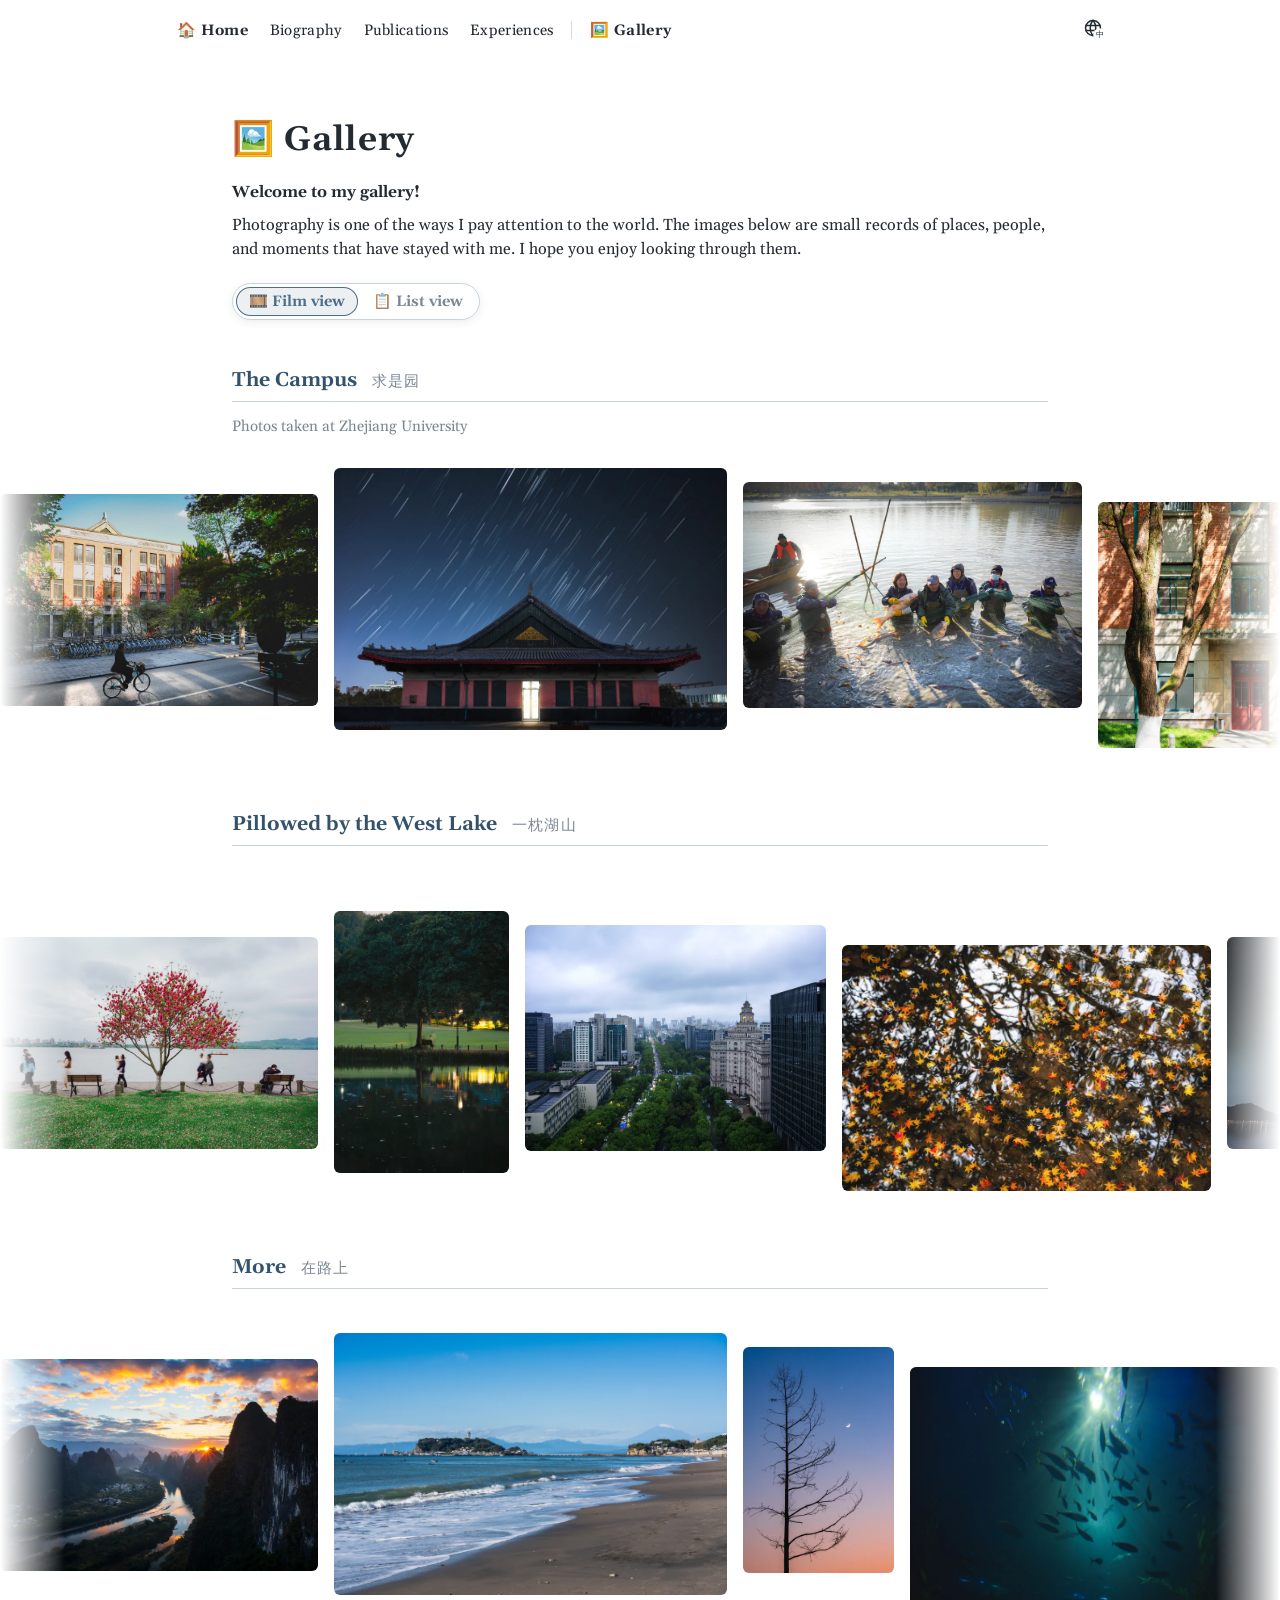
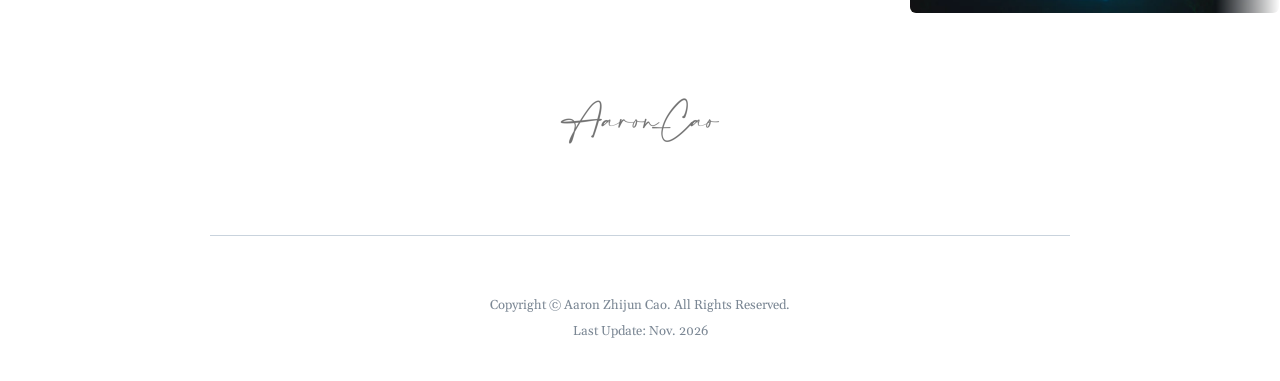
==== commit 65a32985: "Bring the first screen into focus piece by piece The entrance: the homepage's first screen comes int" ====
--- a/gallery/index.html
+++ b/gallery/index.html
@@ -2,12 +2,10 @@
 <html lang="en">
 <head>
 <meta charset="utf-8">
-<!-- 排版宽度跟着窗口走（学 Zechen 的 jemdoc 主页）：窗口窄了纸面跟着收、文字重新换行，不出横向滚动。
-     收到 700px（= style.css 的 --page-min）为止 —— 再窄头像和左边的文字就挤不下了，于是按 700px 排好、
-     整体缩到窗口宽（手机竖屏、iPad 分屏的窄的一侧）。看的是窗口宽而不是屏幕宽：iPad 分屏、台前调度时
-     窗口只占屏幕的一部分。头一次量时 viewport 还是 device-width，布局宽就是窗口宽；之后（转屏、拖分屏）
-     用「可视区宽 × 缩放比」—— 不管当前按多宽排、用户有没有双指放大，乘出来都是窗口宽。
-     电脑上浏览器不理 viewport，只靠样式表里的 min-width。脚本没跑时停在 device-width：手机上要横向拖，但不缺内容 -->
+<!-- Fluid width down to 700px (= --page-min in style.css); below that, lay out at 700px and scale
+     to fit. Measure the window, not the screen (iPad Split View, Stage Manager): first clientWidth,
+     then visualViewport width × scale, which equals the window width at any layout width or pinch zoom.
+     Desktop ignores viewport and relies on min-width. Without JS, phones pan sideways but lose nothing. -->
 <meta name="viewport" content="width=device-width, initial-scale=1">
 <script>
 (function () {
@@ -22,40 +20,41 @@
 </script>
 <title data-i18n="gallery.title">Gallery · Aaron Zhijun Cao</title>
 <meta name="description" content="Photography by Aaron Zhijun Cao (曹植竣, caozhijun) — Zhejiang University campus, West Lake, and travels. 曹植竣的摄影记录：浙江大学校园、西湖与旅途中的风景。" data-i18n-content="gallery.description">
-<!-- 同一份内容在 /gallery/ 和 /gallery/index.html 两个 URL 上都可达，
-     不声明 canonical 的话 Google 会判定为重复内容、自行择一收录。 -->
+<!-- Served at both /gallery/ and /gallery/index.html; canonical stops Google treating them as duplicates. -->
 <link rel="canonical" href="https://caozhijun.top/gallery/">
-<!-- 语言：主语言英文（<html lang>），同时声明面向中文读者 —— Bing 参考 content-language 判断
-     页面语言与受众（Google 不看它）。正文里夹着的中文片段另用 lang="zh-CN" 标出。 -->
+<!-- English page that also targets Chinese readers; Bing reads content-language (Google ignores it).
+     Inline Chinese is marked lang="zh-CN". -->
 <meta http-equiv="content-language" content="en, zh-CN">
 <link rel="icon" href="/assets/img/favicon.png?v=20261015sq192" sizes="192x192" type="image/png">
 <link rel="apple-touch-icon" href="/assets/img/apple-touch-icon.png?v=20261010full">
-<link rel="stylesheet" href="/assets/css/style.css?v=20261028graylens">
-<!-- 预加载正文字体：不预加载的话要等 CSS 解析完才开始下载，首屏会先用 Georgia 画一遍再换成 Gelasio -->
+<link rel="stylesheet" href="/assets/css/style.css?v=20261121entrance">
+<!-- Preload the body font; otherwise it waits for CSS and the first paint flashes Georgia before Gelasio -->
 <link rel="preload" href="/assets/fonts/Gelasio-var.woff2" as="font" type="font/woff2" crossorigin>
-<script src="/assets/js/reveal.js?v=20261027any"></script>
+<script src="/assets/js/reveal.js?v=20261122start"></script>
 
 <style>
-  /* 这一页没有首页那张白纸，照片和文字直接排在页面上，所以整页用纸的白色（首页的灰只是白纸外面的衬底）。
-     导航下面渐变模糊的那层底色也取 --bg，跟着变白。试过让页眉留一截首页的灰、往下渐隐成白，
-     灰白之间那段过渡像一块污渍，不好看，没有用 */
+  /* No paper card here, so the whole page (and the blurred nav backdrop, via --bg) uses the paper white.
+     A grey-to-white header fade looked like a smudge; don't retry it */
   :root { --bg: var(--card); }
 
-  /* ============ 轮播 ============
-     两份相同的图片首尾相接，轨道匀速平移到 -50% 时正好回到起点，
-     于是循环处没有接缝。终点与步数由页尾脚本按物理像素取整（见「整像素」）。 */
+  /* ============ Marquee ============
+     Two identical copies back to back, so translating to -50% lands on the start: a seamless loop.
+     snap() in the page script rounds the endpoint and step count to device pixels. */
   .marquee {
     position: relative;
     overflow: hidden;
-    padding: 30px 0 34px;          /* 给悬停放大与投影留出余量 */
-    /* 两端渐隐，照片像是从页面边缘之外流进来 */
+    /* Room for hover zoom and shadow; overflow clips at the padding edge. The tallest-reaching photos
+       (.h4, offset 34px) need ~28px below them for --hover-shadow; the extra 12px of bottom padding is
+       cancelled by the negative margin, so layout is unchanged (list view resets margin) */
+    padding: 30px 0 46px; margin-bottom: -12px;
+    /* fade both ends so photos flow in from beyond the edges */
     -webkit-mask-image: linear-gradient(90deg, transparent, #000 5%, #000 95%, transparent);
             mask-image: linear-gradient(90deg, transparent, #000 5%, #000 95%, transparent);
   }
   .track {
     display: flex; align-items: flex-start;
     gap: 16px; width: max-content;
-    padding-right: 16px;           /* 末尾补一个间距，两份内容才各占一半，-50% 正好落在副本开头 */
+    padding-right: 16px;           /* trailing gap makes each copy exactly half, so -50% hits the clone's start */
     animation: slide var(--dur, 66s) linear infinite;
   }
   .track.rev { animation-direction: reverse; }
@@ -66,37 +65,33 @@
     flex: 0 0 auto; margin: 0;
     height: 236px; border-radius: var(--radius); overflow: hidden;
     background: var(--chip); z-index: 0;
-    /* 离开悬停（以及切换显示模式时的挪位）走这一条：比进入时慢，起步缓、收尾长，平滑地回到原位；
-       层级等复位走完才降回来，免得还没缩回去就被旁边那张盖住 */
+    /* Hover exit (and view-switch reflow): slower, eased return. z-index drops only after it ends,
+       so a shrinking photo isn't covered by its neighbour */
     transition: transform .6s cubic-bezier(.33,0,.2,1), box-shadow .6s cubic-bezier(.33,0,.2,1), z-index 0s .6s;
   }
   .track img { display: block; height: 100%; width: auto; }
 
-  /* 错落：高度与垂直位置四张一轮换，避免一条笔直的带子。
-     h1–h4 由页尾脚本按照片在「每一份」里的序号标上，不用 nth-child：照片数不是 4 的倍数时，
-     nth-child 会接着数进复制出的那一份，两份的错落对不上，循环处就会跳一下 */
+  /* Stagger: height and offset cycle every 4 photos. The script assigns h1–h4 by index within each
+     copy, not nth-child: with a count not divisible by 4, nth-child would continue into the clone,
+     the copies would differ, and the loop would jump */
   .track figure { transform: translateY(var(--y, 0px)); }
   .track figure.h1 { height: 212px; --y: 26px; }
   .track figure.h2 { height: 262px; }
   .track figure.h3 { height: 226px; --y: 14px; }
   .track figure.h4 { height: 246px; --y: 34px; }
 
-  /* 悬停：在原位朝指针的方向小幅转动（三维），稍微放大一点，不上浮；投影只淡淡一圈，免得读成"浮起来"。
-     列表模式不转，只轻微放大（见「列表模式」）。
-     力度用 style.css 里的整体基准（--hover-tilt 最大转角、--hover-zoom 放大比例，首页头像也用这一组），
-     这里再乘一个倍数 --hover-k：跑马灯的照片大、间距宽，取 1.3。
-     有鼠标时悬停由页尾脚本接管（见「悬停转动」）：它给指针下的那张加 .hov、把指针在上面的相对位置
-     （-1 到 1）写进 --tx / --ty，并在 <html> 上标 js-tilt，此时不再用 :hover —— 跑马灯在走、鼠标
-     不动时，照片从指针下面滑过去，:hover 不一定跟着换。触屏、减少动态效果时没有接管，照旧用 :hover，
-     只放大不转；放大镜打开时也只放大。位移写在 --y 里，转动和放大接在它后面，照样在原位转。
-     进入和跟着指针转用一条快的曲线；离开时的平滑复位见上面 .track figure 的 transition */
+  /* Hover: tilt toward the pointer in place, slight zoom, shared --hover-shadow (no lift). Strength is the shared
+     --hover-tilt / --hover-zoom from style.css × --hover-k (1.3: big photos, wide gaps).
+     With a fine pointer the script takes over (html.js-tilt) and sets .hov and --tx/--ty (-1..1), since
+     :hover doesn't follow photos sliding under a still pointer. Touch, reduced motion and an open loupe
+     get zoom only. Fast curve on enter; the exit curve is on .track figure. Off in list view. */
   .track { --hover-k: 1.3; }
   html:not(.js-tilt) .track figure:hover, .track figure.hov {
     transform: translateY(var(--y, 0px)) perspective(800px)
                rotateX(calc(var(--hover-tilt) * var(--hover-k) * var(--ty, 0) * -1))
                rotateY(calc(var(--hover-tilt) * var(--hover-k) * var(--tx, 0)))
                scale(calc(1 + var(--hover-zoom) * var(--hover-k)));
-    box-shadow: 0 4px 14px rgba(45,42,41,.14); z-index: 3;
+    box-shadow: var(--hover-shadow); z-index: 3;
     transition: transform .34s cubic-bezier(.32,.72,0,1), box-shadow .34s cubic-bezier(.32,.72,0,1), z-index 0s;
   }
 
@@ -118,87 +113,110 @@
   .sign img { width: 170px; height: auto; opacity: .55; }
 
 
-  /* 轮播需要横向铺满页面，故整段脱离 .wrap 的宽度限制。页面最窄 --page-min（窗口更窄时横向滚动），
-     所以宽度取视口与它中较大的那个 */
+  /* Full-bleed beyond .wrap; never narrower than --page-min, the page's minimum width */
   .bleed { width: max(100vw, var(--page-min)); margin-left: calc(50% - max(50vw, var(--page-min) / 2)); }
-  /* 100vw 把竖向滚动条的宽度也算进去了：滚动条占位的系统（如 Windows）上会多出十几像素，
-     顶出一条横向滚动条。在 main 这一层裁掉（clip 不会变成滚动容器，不影响吸顶的导航） */
+  /* 100vw includes the vertical scrollbar, causing horizontal overflow where scrollbars take space
+     (Windows). Clip at main: unlike hidden, clip isn't a scroll container, so the sticky nav still works */
   main { overflow-x: clip; }
 
 
-  /* ============ 列表模式 ============
-     简介下面的开关给 <main> 加上 .list：跑马灯停下，照片改排成一行行等高、两端对齐的列表，
-     每张保持原比例，用于循环的那份副本不显示。宽度收回到正文栏，不再铺满视口。
-     分行由页尾脚本算好（见「显示模式」），写在每张照片上：--ar 是它的宽高比，--units 是它
-     所在那一行的宽高比之和，--k 是那一行的间距数。基准宽度 = 去掉间距后的行宽 × --ar / --units，
-     一行正好排满，下一张放不下就折行；flex-grow 也按宽高比给，同一行各张高度相同。
-     一行大约三张横图。 */
+  /* ============ List view ============
+     main.list: marquee stops; photos form justified, equal-height rows in the text column; clones hidden.
+     The script precomputes rows (see ROW): --ar = aspect ratio, --units = the row's summed ratios,
+     --k = gaps in the row. Basis = (row width − gaps) × --ar / --units fills the row exactly, and
+     flex-grow ∝ --ar keeps heights equal. */
   main.list .marquee {
     width: auto; max-width: var(--w); margin: 0 auto; padding: 18px 22px 6px;
     overflow: visible; -webkit-mask-image: none; mask-image: none;
   }
   main.list .track {
     --gap: 10px;
-    --hover-k: .6;   /* 悬停的力度（见「悬停」）：照片之间只隔 10px，只放大 1.2%，不压到旁边那张 */
     width: auto; flex-wrap: wrap; gap: var(--gap); padding-right: 0;
     animation: none; transform: none;
   }
+  /* No transition in list view (no hover there): on the switch, a transform transition dropping --y would run
+     alongside the entrance and keep it off the compositor (Chrome: "incompatible animations") */
   main.list .track figure {
     --y: 0px; height: auto !important;
     flex: var(--ar, 1.5) 1 calc(var(--ar, 1.5) * (100% - var(--k, 2) * var(--gap)) / var(--units, 4.5));
     aspect-ratio: var(--ar, 1.5);
+    transition: none;
   }
   main.list .track figure[aria-hidden="true"] { display: none; }
   main.list .track img { width: 100%; height: 100%; object-fit: cover; }
-  /* 列表里悬停不转，只按力度轻微放大（投影同跑马灯）；页尾脚本在列表模式下也不写转角 */
+  /* No hover effect in list view. The script sets no .hov here; this catches plain :hover (touch,
+     reduced motion) and a .hov still set at the moment of switching */
   main.list .track figure.hov, html:not(.js-tilt) main.list .track figure:hover {
-    transform: scale(calc(1 + var(--hover-zoom) * var(--hover-k)));
-  }
-  /* 列表的进场：每一栏的照片从左上到右下依次落下 —— 先悬在半空（略大、带投影、还看不见），再落到
-     页面上。页尾脚本给每张写 --dl（按它离这一栏左上角的远近），这一栏滚进视口才开始（之前挂着 .wait，
-     照片不显示）；落完去掉 .deal，悬停放大照旧 */
+    transform: none; box-shadow: none;
+  }
+  /* Location captions: list view only, fade in bottom-right on hover over a dark gradient (zh text in
+     i18n.js). pointer-events: none keeps hits on the image. Hidden while the loupe is on, so the text and
+     gradient don't show around the lens */
+  .track figcaption { display: none; }
+  main.list .track figure { position: relative; }
+  main.list .track figcaption {
+    display: block; position: absolute; left: 0; right: 0; bottom: 0;
+    padding: 32px 10px 8px; text-align: right;
+    font-size: var(--fs-xs); line-height: 1.35; letter-spacing: .03em; color: #fff;
+    text-shadow: 0 1px 2px rgba(0,0,0,.35);
+    background: linear-gradient(to top, rgba(0,0,0,.55), rgba(0,0,0,.3) 45%, rgba(0,0,0,0));
+    opacity: 0; transition: opacity .25s ease; pointer-events: none;
+  }
+  main.list .track figure:hover figcaption { opacity: 1; }
+  body:has(.nav-loupe[aria-pressed="true"]) main.list .track figcaption { opacity: 0; }
+  /* Caption emoji (🎓 🐯 👒): a bit larger, no text-shadow (it greys colour emoji). Apple Color Emoji
+     at small sizes on 1x screens is 1.23em wide (1em on 2x), leaving ~.115em per side that reads as
+     a space, so trim it on 1x only. .nw keeps an emoji with its word so it never dangles at a line end */
+  .track figcaption .emo {
+    font-family: "Apple Color Emoji", "Segoe UI Emoji", "Noto Color Emoji", sans-serif;
+    font-size: 1.25em; line-height: 1; vertical-align: -.12em;
+    letter-spacing: 0; text-shadow: none;
+  }
+  @media (max-resolution: 1.5dppx) { .track figcaption .emo { margin: 0 -.115em; } }
+  .track figcaption .nw { white-space: nowrap; }
+  /* List entrance: a wave from the top-left corner. Photos come into focus where they stand, the ones further
+     from the corner a moment later, close enough that the whole grid seems to open at once; each grows to
+     full size as it sharpens, without the film ripple's swell past it (the focus entrance in style.css).
+     The script sets --dl per photo by distance from the track's top-left; .wait hides the track until it
+     scrolls into view; .deal is removed once a photo has landed. Opacity, filter and scale only, all run on
+     the compositor, so main-thread work
+     (glass.js, image loads) can't stall it; a box-shadow here made every frame a main-thread repaint */
   main.list .track.wait figure { opacity: 0; }
-  main.list .track figure.deal { animation: land .95s cubic-bezier(.22, .61, .36, 1) var(--dl, 0ms) both; }
+  main.list .track figure.deal { animation: land .8s var(--ease-focus) var(--dl, 0ms) both; }
   @keyframes land {
-    0%   { opacity: 0; transform: translateY(-12px) scale(1.05); box-shadow: 0 14px 26px rgba(45,42,41,.16); }
-    55%  { opacity: 1; }
-    100% { opacity: 1; transform: none; box-shadow: 0 0 0 rgba(45,42,41,0); }
+    0%   { opacity: 0; filter: blur(8px); scale: .96; }
+    60%  { opacity: 1; filter: blur(0); }
+    100% { opacity: 1; filter: blur(0); scale: 1; }
+  }
+  /* Film entrance: a ripple from the middle of the screen. The photos of a row come into focus almost at once,
+     staggered by their distance from the centre, each swelling a little past full size as the wave passes.
+     The script sets --df per photo from its distance to the viewport's centre line and --d0 to the row's
+     turn in the page entrance (reveal.js's --d, after the text above it; 0 on a switch back to film), then adds
+     .fin, removed once all have landed. The row itself neither blurs nor moves (it overrides the .rise
+     focus in style.css); until its turn its photos are hidden. --settle: the furthest photo's delay plus its
+     focus, counted from the row's turn as reveal.js does. Scale is the separate property: the hover owns
+     transform. */
+  .js-rise .marquee.rise { opacity: 1; filter: none; transform: none; transition: none; --settle: 1200ms; }
+  .js-rise main:not(.list) .marquee.rise:not(.in) .track figure { opacity: 0; }
+  main:not(.list) .track.fin figure {
+    animation: film-in .75s var(--ease-focus) calc(var(--d0, 0ms) + var(--df, 0ms)) backwards;
+  }
+  @keyframes film-in {
+    0%  { opacity: 0; filter: blur(8px); scale: .92; }
+    60% { opacity: 1; filter: blur(0); scale: 1.012; }
   }
   @media (prefers-reduced-motion: reduce) {
     main.list .track.wait figure { opacity: 1; }
-    main.list .track figure.deal { animation: none; }
-  }
-  /* ============ 彩蛋 ============
-     点中特定照片时从它中心炸开一串 emoji。整层 fixed 覆盖视口、
-     pointer-events:none，所以不挡任何交互，也不参与轮播的布局。 */
-  .egg-layer {
-    position: fixed; inset: 0; overflow: hidden;
-    pointer-events: none; z-index: 60;
-  }
-  .egg {
-    position: fixed; line-height: 1; user-select: none;
-    animation: eggpop .95s cubic-bezier(.22,.9,.3,1) forwards;
-  }
-  @keyframes eggpop {
-    0%   { transform: translate(-50%,-50%) scale(.2) rotate(0deg);   opacity: 0; }
-    16%  { transform: translate(-50%,-50%) scale(1)  rotate(0deg);   opacity: 1; }
-    100% { transform: translate(calc(-50% + var(--dx)), calc(-50% + var(--dy)))
-                     scale(.8) rotate(var(--rot));                   opacity: 0; }
-  }
-
-  /* 尊重系统的减少动态效果设置：不滚动、不位移，直接呈现 */
+    main.list .track figure.deal, main:not(.list) .track.fin figure { animation: none; }
+  }
+  /* Reduced motion: static marquee */
   @media (prefers-reduced-motion: reduce) {
     .track { animation: none; }
-    /* 彩蛋保留但不飞出，只做一次原地淡入淡出 */
-    @keyframes eggpop {
-      0%, 100% { transform: translate(-50%,-50%) scale(1); opacity: 0; }
-      35%, 65% { transform: translate(-50%,-50%) scale(1); opacity: 1; }
-    }
   }
 </style>
-<script src="/assets/js/i18n.js?v=20261028title" defer></script>
+<script src="/assets/js/i18n.js?v=20261120calm" defer></script>
 <script src="/assets/js/nav.js?v=20261027lens3" defer></script>
-<script src="/assets/js/glass.js?v=20261028lens" defer></script>
+<script src="/assets/js/glass.js?v=20261115thumbq" defer></script>
 </head>
 <body>
 
@@ -212,12 +230,14 @@
     <span class="nav-divider" aria-hidden="true"></span>
     <a href="/gallery/" data-i18n="nav.gallery">🖼️ Gallery</a>
   </div>
-  <!-- 放大镜开关：放大镜就绪后由 glass.js 露出 -->
+  <!-- Loupe toggle; glass.js unhides it once the loupe is ready -->
   <button class="nav-loupe" type="button" aria-pressed="false" aria-label="Magnifier" title="Magnifier"
           data-i18n-aria-label="gallery.loupe" data-i18n-title="gallery.loupe"
           data-lg-loupe-toggle hidden><span class="ico">🔍</span></button>
-  <!-- 语言按钮：「文A」翻译图标（Google Material Icons 的 translate，Apache License 2.0）；切到哪种语言写在提示里 -->
-  <button class="language-toggle" type="button" aria-label="切换到中文" title="切换到中文" lang="zh-CN" hidden><svg viewBox="0 0 24 24" width="20" height="20" fill="currentColor" aria-hidden="true"><path d="M12.87 15.07l-2.54-2.51.03-.03c1.74-1.94 2.98-4.17 3.71-6.53H17V4h-7V2H8v2H1v1.99h11.17C11.5 7.92 10.44 9.75 9 11.35 8.07 10.32 7.3 9.19 6.69 8h-2c.73 1.63 1.73 3.17 2.98 4.56l-5.09 5.02L4 19l5-5 3.11 3.11.76-2.04zM18.5 10h-2L12 22h2l1.12-3h4.75L21 22h2l-4.5-12zm-2.62 7l1.62-4.33L19.12 17h-3.24z"/></svg></button>
+  <!-- Language toggle: globe with the target language as a badge (after rlinf.org); Tabler Icons "world" glyph
+       (MIT License). The badge and tooltip name the target language; i18n.js swaps both. The mask cuts the globe
+       around the badge (one hole per badge width and engine, picked in style.css), so the badge needs no background -->
+  <button class="language-toggle" type="button" aria-label="切换到中文" title="切换到中文" lang="zh-CN" hidden><span class="language-icon" aria-hidden="true"><svg viewBox="0 0 24 24" width="20" height="20" fill="none" stroke="currentColor" stroke-width="1.8" stroke-linecap="round" stroke-linejoin="round"><mask id="language-cut" maskUnits="userSpaceOnUse" x="0" y="0" width="24" height="24"><rect width="24" height="24" fill="#fff" stroke="none"/><rect class="language-cut-zh" x="12.27" y="12.6" width="16.53" height="14.4" rx="7.2" fill="#000" stroke="none"/><rect class="language-cut-en" x="7.95" y="13.31" width="20.85" height="14.4" rx="7.2" fill="#000" stroke="none"/><rect class="language-cut-zh-s" x="14.01" y="14.3" width="14.07" height="12.26" rx="6.13" fill="#000" stroke="none"/><rect class="language-cut-en-s" x="10.34" y="14.9" width="17.74" height="12.26" rx="6.13" fill="#000" stroke="none"/></mask><g mask="url(#language-cut)"><path d="M3 12a9 9 0 1 0 18 0a9 9 0 0 0 -18 0"/><path d="M3.6 9h16.8"/><path d="M3.6 15h16.8"/><path d="M11.5 3a17 17 0 0 0 0 18"/><path d="M12.5 3a17 17 0 0 1 0 18"/></g></svg><span class="language-badge">中</span></span></button>
 </nav>
 
 <main>
@@ -229,7 +249,7 @@
       Photography is one of the ways I pay attention to the world. The images below
       are small records of places, people, and moments that have stayed with me. I hope you enjoy looking through them.
     </p>
-    <!-- 显示模式：两个选项并排，当前的那个高亮（aria-pressed="true"） -->
+    <!-- View switch: the active option has aria-pressed="true" -->
     <div class="view-switch rise" role="group" aria-label="Display mode" data-i18n-aria-label="gallery.viewLabel" data-view-switch>
       <button type="button" data-view="scroll" aria-pressed="true" data-i18n="gallery.viewFilm">🎞️ Film view</button>
       <button type="button" data-view="list" aria-pressed="false" data-i18n="gallery.viewList">📋 List view</button>
@@ -243,18 +263,18 @@
     </div>
     <div class="marquee bleed rise" style="--dur:64s">
       <div class="track" data-lg-live>
-        <figure><img src="/assets/img/gallery/560/campus-01.webp?v=20261002order" data-lg-hi="/assets/img/gallery/1120/campus-01.webp?v=20261002order" width="840" height="560" alt="" loading="lazy"></figure>
-        <figure><img src="/assets/img/gallery/560/campus-02.webp?v=20261002png" data-lg-hi="/assets/img/gallery/1120/campus-02.webp?v=20261002png" width="840" height="560" alt="" loading="lazy"></figure>
-        <figure><img src="/assets/img/gallery/560/campus-03.webp?v=20261002order" data-lg-hi="/assets/img/gallery/1120/campus-03.webp?v=20261002order" width="840" height="560" alt="" loading="lazy"></figure>
-        <figure><img src="/assets/img/gallery/560/campus-04.webp?v=20261002order" data-lg-hi="/assets/img/gallery/1120/campus-04.webp?v=20261002order" width="839" height="560" alt="" loading="lazy"></figure>
-        <figure><img src="/assets/img/gallery/560/campus-05.webp?v=20261002order" data-lg-hi="/assets/img/gallery/1120/campus-05.webp?v=20261002order" width="560" height="560" alt="" loading="lazy"></figure>
-        <figure><img src="/assets/img/gallery/560/campus-06.webp?v=20261002order" data-lg-hi="/assets/img/gallery/1120/campus-06.webp?v=20261002order" width="840" height="560" alt="" loading="lazy"></figure>
-        <figure><img src="/assets/img/gallery/560/campus-07.webp?v=20261002order" data-lg-hi="/assets/img/gallery/1120/campus-07.webp?v=20261002order" width="840" height="560" alt="" loading="lazy"></figure>
-        <figure><img src="/assets/img/gallery/560/campus-08.webp?v=20261002order" data-lg-hi="/assets/img/gallery/1120/campus-08.webp?v=20261002order" width="840" height="560" alt="" loading="lazy"></figure>
-        <figure><img src="/assets/img/gallery/560/campus-09.webp?v=20261002order" data-lg-hi="/assets/img/gallery/1120/campus-09.webp?v=20261002order" width="560" height="560" alt="" loading="lazy"></figure>
-        <figure><img src="/assets/img/gallery/560/campus-10.webp?v=20261002order" data-lg-hi="/assets/img/gallery/1120/campus-10.webp?v=20261002order" width="840" height="560" alt="" loading="lazy"></figure>
-        <figure><img src="/assets/img/gallery/560/campus-11.webp?v=20261002order" data-lg-hi="/assets/img/gallery/1120/campus-11.webp?v=20261002order" width="840" height="560" alt="" loading="lazy"></figure>
-        <figure><img src="/assets/img/gallery/560/campus-12.webp?v=20261002order" data-lg-hi="/assets/img/gallery/1120/campus-12.webp?v=20261002order" width="996" height="560" alt="" loading="lazy"></figure>
+        <figure><img src="/assets/img/gallery/560/campus-01.webp?v=20261002order" data-lg-hi="/assets/img/gallery/1120/campus-01.webp?v=20261002order" width="840" height="560" alt="" loading="lazy"><figcaption data-i18n="gallery.at.yuquan1">Teaching Building 1, Yuquan</figcaption></figure>
+        <figure><img src="/assets/img/gallery/560/campus-02.webp?v=20261002png" data-lg-hi="/assets/img/gallery/1120/campus-02.webp?v=20261002png" width="840" height="560" alt="" loading="lazy"><figcaption data-i18n="gallery.at.yuquan2">Teaching Building 2, Yuquan</figcaption></figure>
+        <figure><img src="/assets/img/gallery/560/campus-03.webp?v=20261002order" data-lg-hi="/assets/img/gallery/1120/campus-03.webp?v=20261002order" width="840" height="560" alt="" loading="lazy"><figcaption data-i18n="gallery.at.haining">Central Lake, Haining</figcaption></figure>
+        <figure><img src="/assets/img/gallery/560/campus-04.webp?v=20261002order" data-lg-hi="/assets/img/gallery/1120/campus-04.webp?v=20261002order" width="839" height="560" alt="" loading="lazy"><figcaption data-i18n="gallery.at.yuquan6">Teaching Building 6, Yuquan</figcaption></figure>
+        <figure><img src="/assets/img/gallery/560/campus-05.webp?v=20261002order" data-lg-hi="/assets/img/gallery/1120/campus-05.webp?v=20261002order" width="560" height="560" alt="" loading="lazy"><figcaption data-i18n="gallery.at.qiushi">Qiushi Grand Lecture Hall, Zijingang</figcaption></figure>
+        <figure><img src="/assets/img/gallery/560/campus-06.webp?v=20261002order" data-lg-hi="/assets/img/gallery/1120/campus-06.webp?v=20261002order" width="840" height="560" alt="" loading="lazy"><figcaption data-i18n="gallery.at.sakura">Cherry blossoms east of Shaw Science Building, Yuquan</figcaption></figure>
+        <figure><img src="/assets/img/gallery/560/campus-07.webp?v=20261002order" data-lg-hi="/assets/img/gallery/1120/campus-07.webp?v=20261002order" width="840" height="560" alt="" loading="lazy"><figcaption data-i18n="gallery.at.dianji">Electrical Engineering Building, Yuquan</figcaption></figure>
+        <figure><img src="/assets/img/gallery/560/campus-08.webp?v=20261002order" data-lg-hi="/assets/img/gallery/1120/campus-08.webp?v=20261002order" width="840" height="560" alt="" loading="lazy"><figcaption data-i18n="gallery.at.graduation"><span class="emo">🎓</span> in the rain, Zijingang</figcaption></figure>
+        <figure><img src="/assets/img/gallery/560/campus-09.webp?v=20261002order" data-lg-hi="/assets/img/gallery/1120/campus-09.webp?v=20261002order" width="560" height="560" alt="" loading="lazy"><figcaption data-i18n="gallery.at.mao">Chairman Mao statue, Yuquan</figcaption></figure>
+        <figure><img src="/assets/img/gallery/560/campus-10.webp?v=20261002order" data-lg-hi="/assets/img/gallery/1120/campus-10.webp?v=20261002order" width="840" height="560" alt="" loading="lazy"><figcaption data-i18n="gallery.at.sakura">Cherry blossoms east of Shaw Science Building, Yuquan</figcaption></figure>
+        <figure><img src="/assets/img/gallery/560/campus-11.webp?v=20261002order" data-lg-hi="/assets/img/gallery/1120/campus-11.webp?v=20261002order" width="840" height="560" alt="" loading="lazy"><figcaption data-i18n="gallery.at.east3">East 3 Corridor, Zijingang</figcaption></figure>
+        <figure><img src="/assets/img/gallery/560/campus-12.webp?v=20261002order" data-lg-hi="/assets/img/gallery/1120/campus-12.webp?v=20261002order" width="996" height="560" alt="" loading="lazy"><figcaption data-i18n="gallery.at.library">Main Library, Zijingang</figcaption></figure>
       </div>
     </div>
   </section>
@@ -266,22 +286,22 @@
     </div>
     <div class="marquee bleed rise" style="--dur:109s">
       <div class="track rev" data-lg-live>
-        <figure><img src="/assets/img/gallery/560/lake-01.webp?v=20261002order" data-lg-hi="/assets/img/gallery/1120/lake-01.webp?v=20261002order" width="840" height="560" alt="" loading="lazy"></figure>
-        <figure><img src="/assets/img/gallery/560/lake-02.webp?v=20261002order" data-lg-hi="/assets/img/gallery/1120/lake-02.webp?v=20261002order" width="373" height="560" alt="" loading="lazy"></figure>
-        <figure><img src="/assets/img/gallery/560/lake-03.webp?v=20261002order" data-lg-hi="/assets/img/gallery/1120/lake-03.webp?v=20261002order" width="747" height="560" alt="" loading="lazy"></figure>
-        <figure><img src="/assets/img/gallery/560/lake-04.webp?v=20261002order" data-lg-hi="/assets/img/gallery/1120/lake-04.webp?v=20261002order" width="840" height="560" alt="" loading="lazy"></figure>
-        <figure><img src="/assets/img/gallery/560/lake-05.webp?v=20261002order" data-lg-hi="/assets/img/gallery/1120/lake-05.webp?v=20261002order" width="840" height="560" alt="" loading="lazy"></figure>
-        <figure><img src="/assets/img/gallery/560/lake-06.webp?v=20261002order" data-lg-hi="/assets/img/gallery/1120/lake-06.webp?v=20261002order" width="560" height="560" alt="" loading="lazy"></figure>
-        <figure><img src="/assets/img/gallery/560/lake-07.webp?v=20261002order" data-lg-hi="/assets/img/gallery/1120/lake-07.webp?v=20261002order" width="840" height="560" alt="" loading="lazy"></figure>
-        <figure><img src="/assets/img/gallery/560/lake-08.webp?v=20261002order" data-lg-hi="/assets/img/gallery/1120/lake-08.webp?v=20261002order" width="560" height="560" alt="" loading="lazy"></figure>
-        <figure><img src="/assets/img/gallery/560/lake-09.webp?v=20261002order" data-lg-hi="/assets/img/gallery/1120/lake-09.webp?v=20261002order" width="840" height="560" alt="" loading="lazy"></figure>
-        <figure><img src="/assets/img/gallery/560/lake-10.webp?v=20261002order" data-lg-hi="/assets/img/gallery/1120/lake-10.webp?v=20261002order" width="840" height="560" alt="" loading="lazy"></figure>
-        <figure><img src="/assets/img/gallery/560/lake-11.webp?v=20261003mid" data-lg-hi="/assets/img/gallery/1120/lake-11.webp?v=20261003mid" width="374" height="560" alt="" loading="lazy"></figure>
-        <figure><img src="/assets/img/gallery/560/lake-12.webp?v=20261003mid" data-lg-hi="/assets/img/gallery/1120/lake-12.webp?v=20261003mid" width="840" height="560" alt="" loading="lazy"></figure>
-        <figure><img src="/assets/img/gallery/560/lake-13.webp?v=20261003mid" data-lg-hi="/assets/img/gallery/1120/lake-13.webp?v=20261003mid" width="839" height="560" alt="" loading="lazy"></figure>
-        <figure><img src="/assets/img/gallery/560/lake-14.webp?v=20261003mid" data-lg-hi="/assets/img/gallery/1120/lake-14.webp?v=20261003mid" width="996" height="560" alt="" loading="lazy"></figure>
-        <figure><img src="/assets/img/gallery/560/lake-15.webp?v=20261003mid" data-lg-hi="/assets/img/gallery/1120/lake-15.webp?v=20261003mid" width="433" height="560" alt="" loading="lazy"></figure>
-        <figure><img src="/assets/img/gallery/560/lake-16.webp?v=20261003mid" data-lg-hi="/assets/img/gallery/1120/lake-16.webp?v=20261003mid" width="840" height="560" alt="" loading="lazy"></figure>
+        <figure><img src="/assets/img/gallery/560/lake-01.webp?v=20261002order" data-lg-hi="/assets/img/gallery/1120/lake-01.webp?v=20261002order" width="840" height="560" alt="" loading="lazy"><figcaption data-i18n="gallery.at.baidi">Peach blossoms, Bai Causeway</figcaption></figure>
+        <figure><img src="/assets/img/gallery/560/lake-02.webp?v=20261002order" data-lg-hi="/assets/img/gallery/1120/lake-02.webp?v=20261002order" width="373" height="560" alt="" loading="lazy"><figcaption data-i18n="gallery.at.taiziwan">Bench under a tree, Prince Bay Park</figcaption></figure>
+        <figure><img src="/assets/img/gallery/560/lake-03.webp?v=20261002order" data-lg-hi="/assets/img/gallery/1120/lake-03.webp?v=20261002order" width="747" height="560" alt="" loading="lazy"><figcaption data-i18n="gallery.at.tianmushan">Buildings along Tianmushan Road</figcaption></figure>
+        <figure><img src="/assets/img/gallery/560/lake-04.webp?v=20261002order" data-lg-hi="/assets/img/gallery/1120/lake-04.webp?v=20261002order" width="840" height="560" alt="" loading="lazy"><figcaption data-i18n="gallery.at.jiuxi">Red leaves in a pond, Nine Creeks in Misty Forest</figcaption></figure>
+        <figure><img src="/assets/img/gallery/560/lake-05.webp?v=20261002order" data-lg-hi="/assets/img/gallery/1120/lake-05.webp?v=20261002order" width="840" height="560" alt="" loading="lazy"><figcaption data-i18n="gallery.at.milkyway">Milky Way over West Lake</figcaption></figure>
+        <figure><img src="/assets/img/gallery/560/lake-06.webp?v=20261002order" data-lg-hi="/assets/img/gallery/1120/lake-06.webp?v=20261002order" width="560" height="560" alt="" loading="lazy"><figcaption data-i18n="gallery.at.gushan">Willows on Gushan Road</figcaption></figure>
+        <figure><img src="/assets/img/gallery/560/lake-07.webp?v=20261002order" data-lg-hi="/assets/img/gallery/1120/lake-07.webp?v=20261002order" width="840" height="560" alt="" loading="lazy"><figcaption data-i18n="gallery.at.canal">Under a bridge, Grand Canal</figcaption></figure>
+        <figure><img src="/assets/img/gallery/560/lake-08.webp?v=20261002order" data-lg-hi="/assets/img/gallery/1120/lake-08.webp?v=20261002order" width="560" height="560" alt="" loading="lazy"><figcaption data-i18n="gallery.at.huagang">Haoshangle, Huagang Park</figcaption></figure>
+        <figure><img src="/assets/img/gallery/560/lake-09.webp?v=20261002order" data-lg-hi="/assets/img/gallery/1120/lake-09.webp?v=20261002order" width="840" height="560" alt="" loading="lazy"><figcaption data-i18n="gallery.at.qingshan">Water forest, Qingshan Lake</figcaption></figure>
+        <figure><img src="/assets/img/gallery/560/lake-10.webp?v=20261002order" data-lg-hi="/assets/img/gallery/1120/lake-10.webp?v=20261002order" width="840" height="560" alt="" loading="lazy"><figcaption data-i18n="gallery.at.liangzhu">Liangzhu Archaeological Park</figcaption></figure>
+        <figure><img src="/assets/img/gallery/560/lake-11.webp?v=20261003mid" data-lg-hi="/assets/img/gallery/1120/lake-11.webp?v=20261003mid" width="374" height="560" alt="" loading="lazy"><figcaption data-i18n="gallery.at.hupao">Cheongsam, <span class="nw"><span class="emo">🐯</span> Running</span> Park</figcaption></figure>
+        <figure><img src="/assets/img/gallery/560/lake-12.webp?v=20261003mid" data-lg-hi="/assets/img/gallery/1120/lake-12.webp?v=20261003mid" width="840" height="560" alt="" loading="lazy"><figcaption data-i18n="gallery.at.faxi">Koi pond, Faxi Temple</figcaption></figure>
+        <figure><img src="/assets/img/gallery/560/lake-13.webp?v=20261003mid" data-lg-hi="/assets/img/gallery/1120/lake-13.webp?v=20261003mid" width="839" height="560" alt="" loading="lazy"><figcaption data-i18n="gallery.at.lingfeng">Laihe Pavilion, Lingfeng</figcaption></figure>
+        <figure><img src="/assets/img/gallery/560/lake-14.webp?v=20261003mid" data-lg-hi="/assets/img/gallery/1120/lake-14.webp?v=20261003mid" width="996" height="560" alt="" loading="lazy"><figcaption data-i18n="gallery.at.qianwang">Plum blossoms, King Qian's Memorial</figcaption></figure>
+        <figure><img src="/assets/img/gallery/560/lake-15.webp?v=20261003mid" data-lg-hi="/assets/img/gallery/1120/lake-15.webp?v=20261003mid" width="433" height="560" alt="" loading="lazy"><figcaption data-i18n="gallery.at.beishan">Plane trees on Beishan Street</figcaption></figure>
+        <figure><img src="/assets/img/gallery/560/lake-16.webp?v=20261003mid" data-lg-hi="/assets/img/gallery/1120/lake-16.webp?v=20261003mid" width="840" height="560" alt="" loading="lazy"><figcaption data-i18n="gallery.at.moon">Full moon over West Lake</figcaption></figure>
       </div>
     </div>
   </section>
@@ -290,21 +310,22 @@
     <div class="wrap">
       <h2 class="rise" data-i18n="gallery.more">More <span class="zh" lang="zh-CN">在路上</span></h2>
     </div>
-    <div class="marquee bleed rise" style="--dur:84s">
+    <div class="marquee bleed rise" style="--dur:91s">
       <div class="track" data-lg-live>
-        <figure><img src="/assets/img/gallery/560/more-01.webp?v=20261002order" data-lg-hi="/assets/img/gallery/1120/more-01.webp?v=20261002order" width="840" height="560" alt="" loading="lazy"></figure>
-        <figure><img src="/assets/img/gallery/560/more-02.webp?v=20261002order" data-lg-hi="/assets/img/gallery/1120/more-02.webp?v=20261002order" width="840" height="560" alt="" loading="lazy"></figure>
-        <figure><img src="/assets/img/gallery/560/more-03.webp?v=20261002order" data-lg-hi="/assets/img/gallery/1120/more-03.webp?v=20261002order" width="839" height="560" alt="" loading="lazy"></figure>
-        <figure><img src="/assets/img/gallery/560/more-04.webp?v=20261002order" data-lg-hi="/assets/img/gallery/1120/more-04.webp?v=20261002order" width="840" height="560" alt="" loading="lazy"></figure>
-        <figure><img src="/assets/img/gallery/560/more-05.webp?v=20261002order" data-lg-hi="/assets/img/gallery/1120/more-05.webp?v=20261002order" width="840" height="560" alt="" loading="lazy"></figure>
-        <figure><img src="/assets/img/gallery/560/more-06.webp?v=20261002order" data-lg-hi="/assets/img/gallery/1120/more-06.webp?v=20261002order" width="840" height="560" alt="" loading="lazy"></figure>
-        <figure><img src="/assets/img/gallery/560/more-07.webp?v=20261002order" data-lg-hi="/assets/img/gallery/1120/more-07.webp?v=20261002order" width="374" height="560" alt="" loading="lazy"></figure>
-        <figure><img src="/assets/img/gallery/560/more-08.webp?v=20261002order" data-lg-hi="/assets/img/gallery/1120/more-08.webp?v=20261002order" width="840" height="560" alt="" loading="lazy"></figure>
-        <figure><img src="/assets/img/gallery/560/more-09.webp?v=20261002order" data-lg-hi="/assets/img/gallery/1120/more-09.webp?v=20261002order" width="840" height="560" alt="" loading="lazy"></figure>
-        <figure><img src="/assets/img/gallery/560/more-10.webp?v=20261002order" data-lg-hi="/assets/img/gallery/1120/more-10.webp?v=20261002order" width="840" height="560" alt="" loading="lazy"></figure>
-        <figure><img src="/assets/img/gallery/560/more-11.webp?v=20261002order" data-lg-hi="/assets/img/gallery/1120/more-11.webp?v=20261002order" width="996" height="560" alt="" loading="lazy"></figure>
-        <figure><img src="/assets/img/gallery/560/more-12.webp?v=20261002order" data-lg-hi="/assets/img/gallery/1120/more-12.webp?v=20261002order" width="840" height="560" alt="" loading="lazy"></figure>
-        <figure><img src="/assets/img/gallery/560/more-13.webp?v=20261002order" data-lg-hi="/assets/img/gallery/1120/more-13.webp?v=20261002order" width="840" height="560" alt="" loading="lazy"></figure>
+        <figure><img src="/assets/img/gallery/560/more-01.webp?v=20261111kamakura" data-lg-hi="/assets/img/gallery/1120/more-01.webp?v=20261111kamakura" width="840" height="560" alt="" loading="lazy"><figcaption data-i18n="gallery.at.xianggong">Xianggong Hill, Guilin</figcaption></figure>
+        <figure><img src="/assets/img/gallery/560/more-02.webp?v=20261111kamakura" data-lg-hi="/assets/img/gallery/1120/more-02.webp?v=20261111kamakura" width="840" height="560" alt="" loading="lazy"><figcaption data-i18n="gallery.at.shichirigahama">Coast of Shichirigahama, Kamakura</figcaption></figure>
+        <figure><img src="/assets/img/gallery/560/more-03.webp?v=20261111kamakura" data-lg-hi="/assets/img/gallery/1120/more-03.webp?v=20261111kamakura" width="374" height="560" alt="" loading="lazy"><figcaption data-i18n="gallery.at.crescent">Tree under a crescent moon, Hangzhou</figcaption></figure>
+        <figure><img src="/assets/img/gallery/560/more-04.webp?v=20261111kamakura" data-lg-hi="/assets/img/gallery/1120/more-04.webp?v=20261111kamakura" width="840" height="560" alt="" loading="lazy"><figcaption data-i18n="gallery.at.jeju">Aquarium, Jeju Island</figcaption></figure>
+        <figure><img src="/assets/img/gallery/560/more-05.webp?v=20261111kamakura" data-lg-hi="/assets/img/gallery/1120/more-05.webp?v=20261111kamakura" width="840" height="560" alt="" loading="lazy"><figcaption data-i18n="gallery.at.nalati">Nalati <span class="emo">👒</span>, Xinjiang</figcaption></figure>
+        <figure><img src="/assets/img/gallery/560/more-06.webp?v=20261111kamakura" data-lg-hi="/assets/img/gallery/1120/more-06.webp?v=20261111kamakura" width="840" height="560" alt="" loading="lazy"><figcaption data-i18n="gallery.at.tokyotower">Tokyo Tower at dawn</figcaption></figure>
+        <figure><img src="/assets/img/gallery/560/more-07.webp?v=20261111kamakura" data-lg-hi="/assets/img/gallery/1120/more-07.webp?v=20261111kamakura" width="839" height="560" alt="" loading="lazy"><figcaption data-i18n="gallery.at.nanao1">Lighthouse, Nan'ao Island</figcaption></figure>
+        <figure><img src="/assets/img/gallery/560/more-08.webp?v=20261111kamakura" data-lg-hi="/assets/img/gallery/1120/more-08.webp?v=20261111kamakura" width="840" height="560" alt="" loading="lazy"><figcaption data-i18n="gallery.at.bund">The Bund, Shanghai</figcaption></figure>
+        <figure><img src="/assets/img/gallery/560/more-09.webp?v=20261111kamakura" data-lg-hi="/assets/img/gallery/1120/more-09.webp?v=20261111kamakura" width="840" height="560" alt="" loading="lazy"><figcaption data-i18n="gallery.at.hongcun">Hongcun Village, Yi County</figcaption></figure>
+        <figure><img src="/assets/img/gallery/560/more-10.webp?v=20261111kamakura" data-lg-hi="/assets/img/gallery/1120/more-10.webp?v=20261111kamakura" width="996" height="560" alt="" loading="lazy"><figcaption data-i18n="gallery.at.tianshan">Tianshan Flower Sea, Ili</figcaption></figure>
+        <figure><img src="/assets/img/gallery/560/more-11.webp?v=20261111kamakura" data-lg-hi="/assets/img/gallery/1120/more-11.webp?v=20261111kamakura" width="747" height="560" alt="" loading="lazy"><figcaption data-i18n="gallery.at.fuji">Afterglow over Mt. Fuji</figcaption></figure>
+        <figure><img src="/assets/img/gallery/560/more-12.webp?v=20261111kamakura" data-lg-hi="/assets/img/gallery/1120/more-12.webp?v=20261111kamakura" width="840" height="560" alt="" loading="lazy"><figcaption data-i18n="gallery.at.tianshan">Tianshan Flower Sea, Ili</figcaption></figure>
+        <figure><img src="/assets/img/gallery/560/more-13.webp?v=20261111kamakura" data-lg-hi="/assets/img/gallery/1120/more-13.webp?v=20261111kamakura" width="840" height="560" alt="" loading="lazy"><figcaption data-i18n="gallery.at.jejucoast">Coast of Jeju Island</figcaption></figure>
+        <figure><img src="/assets/img/gallery/560/more-14.webp?v=20261111kamakura" data-lg-hi="/assets/img/gallery/1120/more-14.webp?v=20261111kamakura" width="840" height="560" alt="" loading="lazy"><figcaption data-i18n="gallery.at.siming">Siming Lake, Ningbo</figcaption></figure>
       </div>
     </div>
   </section>
@@ -321,35 +342,33 @@
 
 <footer class="wrap">
   <span data-i18n="footer.copyright">Copyright © Aaron Zhijun Cao. All Rights Reserved.</span>
-  <span data-i18n="footer.updated">Last Update: Oct. 2026</span>
+  <span data-i18n="footer.updated">Last Update: Nov. 2026</span>
 </footer>
 
 
 
 <script>
-/* ---------- 轨道复制：无缝循环的前提 ----------
-   动画平移到 -50%，只有当轨道由两份完全相同的内容组成时，
-   那一刻的画面才与起点重合，循环处才看不出接缝。 */
+/* ---------- Track cloning ----------
+   The animation ends at -50%, which matches the start only if the track holds two identical copies. */
 (function () {
   [].forEach.call(document.querySelectorAll('.track'), function (tr) {
-    // 错落按每份里的序号标（见样式「错落」），副本复制过去的也就是同一套
+    // stagger by index within the copy (CSS .track figure.h1–h4), so the clone inherits the same set
     [].forEach.call(tr.children, function (n, i) { n.classList.add('h' + (i % 4 + 1)); });
     var copy = tr.cloneNode(true);
     while (copy.firstElementChild) {
       var n = copy.firstElementChild;
       n.setAttribute('aria-hidden', 'true');
-      n.removeAttribute('data-i');          // 副本不进灯箱序列
+      n.removeAttribute('data-i');          // keep clones out of the lightbox sequence
       tr.appendChild(n);
     }
   });
 })();
 
 
-/* ---------- 整像素：跑马灯每一步正好走 1 个物理像素 ----------
-   平移量落在小数像素上时，浏览器只能在相邻像素之间插值，照片清晰度会掉一半
-   （实测 2 倍屏上停在半像素处只剩整像素时的一半）。改用 steps()：总步数是半条轨道的
-   物理像素数，终点取整到这个步数，与 -50% 相差不到 1 个物理像素，循环处看不出来。
-   图片带宽高属性，加载前轨道宽度就是准的；窗口尺寸或像素密度变了再算一次。 */
+/* ---------- Pixel snapping: each marquee step moves exactly one device pixel ----------
+   Fractional offsets make the browser interpolate between pixels and blur the photos. steps() with
+   n = device pixels in half the track, endpoint rounded to n: < 1 device px off -50%, invisible at the loop.
+   Images carry width/height, so the width is right before load; recompute on resize or DPR change. */
 (function () {
   var tracks = document.querySelectorAll('.track');
   function snap() {
@@ -363,7 +382,7 @@
   }
   snap();
   window.addEventListener('resize', snap);
-  // 窗口拖到另一块屏幕时像素密度会变，未必触发 resize
+  // moving the window to another display changes DPR without necessarily firing resize
   (function watch() {
     var mq = window.matchMedia && window.matchMedia('(resolution: ' + (window.devicePixelRatio || 1) + 'dppx)');
     if (mq && mq.addEventListener) mq.addEventListener('change', function () { snap(); watch(); }, { once: true });
@@ -371,19 +390,17 @@
 })();
 
 
-/* ---------- 显示模式：胶卷（滚动）/ 列表 ----------
-   简介下面的分段开关，两个选项并排，当前的那个高亮。默认胶卷模式。
-   列表模式只是给 <main> 加一个类，排版全在样式里（见「列表模式」）；
-   每次打开页面都从胶卷模式开始，不记住上次的选择。
-   轨道上的 data-lg-live="still" 告诉 glass.js 这些照片现在不动（进场动画落完之后），玻璃不必逐帧重画；
-   lg:relayout 事件让它按新的排版重新量照片位置、重截背景。 */
+/* ---------- View switch: film (scrolling) / list ----------
+   List view only toggles main.list; layout lives in the main.list CSS. Always starts in film view
+   (not remembered). data-lg-live="still" tells glass.js the photos have stopped (after the entrance),
+   so it can skip per-frame redraws; lg:relayout makes it re-measure photos and recapture the backdrop. */
 (function () {
   var box = document.querySelector('[data-view-switch]'), main = document.querySelector('main');
   if (!box || !main) return;
   var tracks = document.querySelectorAll('.track'), opts = box.querySelectorAll('[data-view]');
-  // 列表的分行：一栏的照片整体分，让每行的宽高比之和尽量接近 ROW（三张 3:2 的横图），
-  // 取各行偏差平方和最小的分法。逐行"放不下就折行"的话，最后常常只剩一张孤零零的；
-  // 整体分时那一张会并进前面某一行，那行四张、略矮一些。分行只看宽高比，与窗口宽度无关。
+  // List rows: partition each track globally so each row's summed aspect ratio is near ROW (three 3:2
+  // landscapes), minimising squared deviation. Greedy breaking often strands one photo on the last row;
+  // the global split folds it into a slightly shorter row of four. Depends on ratios only, not width.
   var ROW = 4.5;
   [].forEach.call(tracks, function (tr) {
     var figs = tr.querySelectorAll('figure:not([aria-hidden])'), n = figs.length, i, j;
@@ -402,7 +419,7 @@
     }
     for (i = n; i > 0; i = j) {
       j = from[i];
-      // 多留千分之二，免得各张宽度取整后加起来超出一点，把最后一张挤到下一行
+      // 0.2% slack so rounded widths can't overflow and push the last photo to the next row
       for (var k = j; k < i; k++) {
         figs[k].style.setProperty('--units', ((sum[i] - sum[j]) * 1.002).toFixed(4));
         figs[k].style.setProperty('--k', i - j - 1);
@@ -413,22 +430,28 @@
     var opt = e.target.closest && e.target.closest('[data-view]');
     if (!opt) return;
     var list = opt.getAttribute('data-view') === 'list';
-    if (list === main.classList.contains('list')) return;       // 点的就是当前模式
+    if (list === main.classList.contains('list')) return;       // already in this mode
     main.classList.toggle('list', list);
     [].forEach.call(opts, function (o) { o.setAttribute('aria-pressed', String(o === opt)); });
     [].forEach.call(tracks, function (t) {
       [].forEach.call(t.querySelectorAll('.deal'), function (f) { f.classList.remove('deal'); });
       t.classList.toggle('wait', list);
-      // enter：照片正在进场，玻璃按实时的位置和透明度画；落完再改成 still（不动了，见下）
+      // 'enter': glass tracks live position and opacity during the entrance; becomes 'still' on landing (below)
       t.setAttribute('data-lg-live', list ? 'enter' : '');
+      t.classList.remove('fin');
       if (io) { io.unobserve(t); if (list) io.observe(t); } else if (list) deal(t);
+    });
+    if (!list) [].forEach.call(tracks, function (t) {
+      var r = t.parentNode.getBoundingClientRect();
+      if (r.bottom > 0 && r.top < innerHeight && t.parentNode.classList.contains('in')) filmIn(t, '0ms');
     });
     document.dispatchEvent(new CustomEvent('lg:relayout'));
   });
 
-  /* 列表的进场动画（样式见「列表的进场」）。延迟按照片离这一栏左上角的远近给：往下一行比往右一张
-     晚得多，看上去是一行行从左到右、整体由左上铺向右下；按栏宽折算，栏宽变了节奏也一样。
-     栏目进了视口才开始。一栏全部落完，告诉 glass.js 这些照片不动了（lg:relive：重新量位置） */
+  /* List entrance (CSS @keyframes land). Delay grows with straight-line distance from the track's top-left,
+     so a diagonal wave crosses the grid; 550 ms per track width (a 3 x 4 grid opens within ~0.75 s, the
+     photos overlapping), scaled by width so the rhythm is width-independent. Starts when the track enters
+     the viewport; once all land, lg:relive tells glass.js to re-measure */
   var io = 'IntersectionObserver' in window ? new IntersectionObserver(function (es) {
     es.forEach(function (e) { if (e.isIntersecting) { io.unobserve(e.target); deal(e.target); } });
   }, { rootMargin: '0px 0px -10% 0px' }) : null;
@@ -436,13 +459,56 @@
     var box = tr.getBoundingClientRect();
     [].forEach.call(tr.querySelectorAll('figure:not([aria-hidden])'), function (f) {
       var r = f.getBoundingClientRect();
-      f.style.setProperty('--dl', Math.round(((r.left - box.left) * .4 + (r.top - box.top)) / box.width * 1050) + 'ms');
+      f.style.setProperty('--dl', Math.round(Math.hypot(r.left - box.left, r.top - box.top) / box.width * 550) + 'ms');
       f.classList.add('deal');
     });
     tr.classList.remove('wait');
   }
+  /* Film entrance (CSS .fin, @keyframes film-in). Delay grows with a photo's distance from the viewport's
+     centre line, FILM_SPREAD at the screen edge: a quick ripple, the middle first and both ends a moment later
+     (one by one read as slow); photos past the edge wait a little longer and are mostly under the edge fade.
+     On page load a row starts on its turn in reveal.js's entrance (.in on its .marquee, delay --d), after the
+     text above it. "enter" lets glass.js follow their opacity. */
+  var FILM_SPREAD = 320;
+  var reduce = window.matchMedia && matchMedia('(prefers-reduced-motion: reduce)').matches;
+  function filmIn(tr, start) {
+    if (reduce) return;
+    var mid = innerWidth / 2;
+    tr.classList.remove('fin');
+    [].forEach.call(tr.children, function (f) {
+      var r = f.getBoundingClientRect(), d = Math.abs(r.left + r.width / 2 - mid) / mid;
+      f.style.setProperty('--df', Math.round(Math.min(d, 1.2) * FILM_SPREAD) + 'ms');
+    });
+    tr.style.setProperty('--d0', start);
+    tr.setAttribute('data-lg-live', 'enter');
+    void tr.offsetWidth;                      // restart, if it was still running
+    tr.classList.add('fin');
+  }
+  [].forEach.call(tracks, function (tr) {
+    var mq = tr.parentNode;
+    if (!mq.classList.contains('rise') || mq.classList.contains('in')) return;
+    var mo = new MutationObserver(function () {
+      if (!mq.classList.contains('in')) return;
+      mo.disconnect();
+      // a microtask after reveal.js adds .in, so --df is in place before the frame that starts the animation
+      if (!main.classList.contains('list')) filmIn(tr, mq.style.getPropertyValue('--d') || '0ms');
+    });
+    mo.observe(mq, { attributes: true, attributeFilter: ['class'] });
+  });
+
   main.addEventListener('animationend', function (e) {
     var f = e.target, tr = f.parentNode;
+    if (e.animationName === 'film-in' && tr) {
+      var left = tr.getAnimations({ subtree: true }).some(function (a) {
+        return a.animationName === 'film-in' && a.playState !== 'finished';
+      });
+      if (left) return;
+      tr.classList.remove('fin');
+      if (main.classList.contains('list')) return;
+      tr.setAttribute('data-lg-live', '');
+      document.dispatchEvent(new CustomEvent('lg:relive'));
+      return;
+    }
     if (e.animationName !== 'land' || !tr) return;
     f.classList.remove('deal');
     if (tr.querySelector('.deal') || !main.classList.contains('list')) return;
@@ -452,16 +518,13 @@
 })();
 
 
-/* ---------- 悬停转动：照片朝指针的方向小幅转动 ----------
-   有鼠标时悬停由这里接管：看指针下是哪张照片，给它加 .hov，把指针在它上面的相对位置（-1 到 1）
-   写进 --tx / --ty，转多少度由样式按力度换算（见「悬停」）；指针所在的那一角往里压。
-   不光指针移动时算：跑马灯在走、鼠标不动，照片自己从指针下面滑过，也要跟着转、换到下一张，
-   所以指针在跑马灯上时一直在看（鼠标不动时每 50ms 一次）；列表模式照片不动，只在指针移动和页面
-   滚动时看，而且列表里只放大不转，只换 .hov、不写转角。
-   相对位置按照片转动之前的方框算 —— 它在轨道里的排版位置，加上轨道此刻的平移和错落的 --y ——
-   不用转动后的外框，免得转角反过来改变位置、来回抖。
-   放大镜打开时只放大不转：玻璃是按包围盒把照片当平面画进去的，转了会和放大镜里看到的对不上。
-   触屏和减少动态效果时不接管，退回样式里的 :hover（只放大） */
+/* ---------- Hover tilt ----------
+   Replaces :hover for fine pointers: .hov on the photo under the pointer, its relative position (-1..1)
+   in --tx/--ty; the CSS (.track figure.hov) converts to degrees. Polls while over a marquee (every 50ms
+   when the mouse is still), since photos slide under a stationary pointer. No .hov in list view.
+   Position uses the untilted box (layout offset + track translation + stagger --y), not the rotated
+   rect, which would feed back and jitter. Loupe open: zoom only, as the glass draws photos as flat
+   boxes. Touch and reduced motion fall back to CSS :hover (zoom only). */
 (function () {
   if (!window.matchMedia || !matchMedia('(hover: hover) and (pointer: fine)').matches) return;
   if (matchMedia('(prefers-reduced-motion: reduce)').matches) return;
@@ -478,53 +541,53 @@
   }
   function tick(now) {
     raf = 0;
-    if (scrolling) return;                  // 滚动期间不看，停下来时再看一次（见下面的 scroll）
-    // 鼠标没动、只有照片在走时，每 50ms（约每秒 20 次）看一次就够：跑马灯一帧只走一两个像素，
-    // 中间的变化交给过渡抹平。指针一动就立刻按帧算
+    if (scrolling) return;                  // paused while scrolling; the scroll handler re-checks after
+    // Only photos moving: 50ms is enough, as the marquee moves 1–2 px per frame and the transition
+    // smooths the rest. Pointer movement checks every frame
     if (!moved && now - last < 50) { raf = requestAnimationFrame(tick); return; }
     moved = false; last = now;
-    // 先把这一帧要的位置全读完，再写：这时样式和布局都还是现成的，读取不会逼浏览器提前重算
+    // read all geometry before writing, so reads don't force a style/layout recalc
+    var list = main.classList.contains('list');
     var hit = inside ? document.elementFromPoint(px, py) : null;
-    var f = hit && hit.closest && hit.closest('.track figure'), tx = 0, ty = 0;
-    // 放大镜打开时、列表模式下都只放大不转：只要知道是哪张，转角用的位置不必读
+    var f = !list && hit && hit.closest && hit.closest('.track figure'), tx = 0, ty = 0;
+    // loupe open: zoom only, so skip reading the tilt position
     loupe = loupe || document.querySelector('.lg-loupe');
-    var flat = main.classList.contains('list') || (loupe && loupe.classList.contains('on'));
+    var flat = loupe && loupe.classList.contains('on');
     if (f && !flat) {
       var tr = f.parentNode, b = tr.getBoundingClientRect();
       var dx = f.offsetParent === tr ? f.offsetLeft : f.offsetLeft - tr.offsetLeft;
       var dy = f.offsetParent === tr ? f.offsetTop : f.offsetTop - tr.offsetTop;
-      if (f !== cur) f._lgY = parseFloat(getComputedStyle(f).getPropertyValue('--y')) || 0;   // 错落的位移，换到这张时读一次
+      if (f !== cur) f._lgY = parseFloat(getComputedStyle(f).getPropertyValue('--y')) || 0;   // stagger offset, read once per photo
       var x0 = b.left + dx, y0 = b.top + dy + f._lgY;
-      tx = Math.max(-1, Math.min(1, (px - x0) / f.offsetWidth * 2 - 1));    // 右半边：右边往里退
-      ty = Math.max(-1, Math.min(1, (py - y0) / f.offsetHeight * 2 - 1));   // 下半边：下边往里退
+      tx = Math.max(-1, Math.min(1, (px - x0) / f.offsetWidth * 2 - 1));    // right half: right edge recedes
+      ty = Math.max(-1, Math.min(1, (py - y0) / f.offsetHeight * 2 - 1));   // bottom half: bottom edge recedes
     }
     var fresh = pick(f || null);
     if (f) {
       if (flat) { if (f.style.getPropertyValue('--tx')) untilt(f); }
-      // 变化不到 0.03（约 0.2°）就不写。每写一次，进行中的过渡就要作废重开、发两个事件，glass.js 也会被
-      // 唤醒去量一次位置；相邻两次之间的差别由过渡自己抹平，看不出台阶
+      // Skip changes under 0.03 (~0.2°): each write restarts the transition (two events) and wakes
+      // glass.js to re-measure; the transition hides the step
       else if (fresh || !(Math.abs(tx - f._tx) < .03 && Math.abs(ty - f._ty) < .03)) {
         f._tx = tx; f._ty = ty;
         f.style.setProperty('--tx', tx.toFixed(3));
         f.style.setProperty('--ty', ty.toFixed(3));
       }
     }
-    // 指针在跑马灯上（照片上，或照片之间的空隙里）就下一帧接着看：鼠标不动，照片也在走
-    if (hit && hit.closest && hit.closest('.marquee') && !main.classList.contains('list')) raf = requestAnimationFrame(tick);
+    // over a marquee (photo or gap): keep polling, photos move under a still pointer
+    if (hit && hit.closest && hit.closest('.marquee') && !list) raf = requestAnimationFrame(tick);
   }
   function kick() { if (!raf) raf = requestAnimationFrame(tick); }
   document.addEventListener('pointermove', function (e) {
     if (e.pointerType === 'touch') return;
     px = e.clientX; py = e.clientY; inside = true;
-    // 指针不在跑马灯里、手上也没有悬停中的照片：不用看（省掉每帧一次的命中检测）
+    // outside any marquee with nothing hovered: skip the per-frame hit test
     if (!cur && !(e.target.closest && e.target.closest('.marquee'))) return;
     moved = true;
     kick();
   }, { passive: true });
-  document.addEventListener('pointerout', function (e) { if (!e.relatedTarget) { inside = false; moved = true; kick(); } });   // 指针离开了窗口
-  // 滚动时照片也会从指针下面经过，但滚动期间不跟：浏览器自己的 :hover 也是滚动时不更新、停下才换。
-  // 一张张照片滑过时逐张悬停、转动，既看不清，又要逐张起过渡、唤醒 glass.js，白白拖慢滚动。
-  // 停下约 0.12 秒后看一次指针下是哪张
+  document.addEventListener('pointerout', function (e) { if (!e.relatedTarget) { inside = false; moved = true; kick(); } });   // pointer left the window
+  // Don't track during scroll (native :hover doesn't either): tilting each passing photo is unreadable
+  // and costs a transition plus a glass.js wakeup per photo. Re-check 120ms after scrolling stops
   window.addEventListener('scroll', function () {
     if (!inside) return;
     clearTimeout(scrolling);
@@ -533,49 +596,6 @@
 })();
 
 
-/* ---------- 彩蛋：点中特定照片蹦出 emoji ----------
-   按文件名匹配而不是按 DOM 位置，所以上面复制出的那一份副本同样生效。 */
-(function () {
-  var EGGS = { 'campus-08': '\uD83C\uDF93', 'lake-11': '\uD83D\uDC30', 'more-05': '\uD83D\uDC18' };
-  var layer = null;
-
-  function burst(rect, emoji) {
-    if (!layer) {
-      layer = document.createElement('div');
-      layer.className = 'egg-layer';
-      document.body.appendChild(layer);
-    }
-    var cx = rect.left + rect.width / 2;
-    var cy = rect.top + rect.height / 2;
-    for (var i = 0; i < 14; i++) {
-      var s = document.createElement('span');
-      s.className = 'egg';
-      s.textContent = emoji;
-      // 朝上的扇形：-165°~-15°，避免全部往下掉
-      var a = (-165 + Math.random() * 150) * Math.PI / 180;
-      var d = 90 + Math.random() * 150;
-      s.style.left = cx + 'px';
-      s.style.top = cy + 'px';
-      s.style.fontSize = (18 + Math.random() * 20) + 'px';
-      s.style.setProperty('--dx', (Math.cos(a) * d).toFixed(1) + 'px');
-      s.style.setProperty('--dy', (Math.sin(a) * d).toFixed(1) + 'px');
-      s.style.setProperty('--rot', ((Math.random() - .5) * 240).toFixed(0) + 'deg');
-      s.style.animationDelay = (i * 22) + 'ms';
-      s.addEventListener('animationend', function () { this.remove(); });
-      layer.appendChild(s);
-    }
-  }
-
-  document.addEventListener('click', function (e) {
-    var img = e.target.closest && e.target.closest('.track img');
-    if (!img) return;
-    var m = img.getAttribute('src').match(/([a-z]+-\d+)\.webp(?:\?|$)/);
-    var emoji = m && EGGS[m[1]];
-    if (emoji) burst(img.getBoundingClientRect(), emoji);
-  });
-})();
-
-
 </script>
 
 </body>
--- a/assets/css/style.css
+++ b/assets/css/style.css
@@ -1,14 +1,11 @@
 /* ============================================================
    Zhijun Cao — personal site
-   配色沿用简历 (LaTeX) 中的莫兰迪色板，保持视觉同源。
-   全站仅浅色一套主题。
+   Palette follows the CV's (LaTeX) Morandi colors. Light theme only.
    ============================================================ */
 
-/* ---------- 自托管字体 ----------
-   不用 Google Fonts CDN：fonts.googleapis.com 在中国大陆不可达，
-   会阻塞渲染。字体文件随站点一起发布，全球访客看到同一套排版。
-   正文用 Gelasio（见下方与 --serif）；Charis 与 Inter 目前都没有用到，浏览器不会下载，
-   @font-face 留着，想换回只需改 --serif 并改 preload。 */
+/* ---------- self-hosted fonts ----------
+   No Google Fonts CDN: unreachable in mainland China, and it blocks rendering.
+   Inter and Charis are unused spares (never downloaded), kept for switching back. */
 @font-face {
   font-family: 'Inter';
   font-style: normal;
@@ -37,10 +34,9 @@
   font-display: swap;
   src: url('../fonts/Charis-700.woff2') format('woff2');
 }
-/* Gelasio：照 Georgia 设计的开源衬线体（SIL OFL 1.1，许可证随附 OFL-Gelasio.txt），字形、字宽与 Georgia 兼容，
-   换上后行宽、换行位置基本不变。可变字体，字重 400–700 连续可调 —— Georgia 只有 400 / 700 两档，
-   样式里写 600、650 都会落成 700。从 Google Fonts 仓库的原件裁成西文（含扩展拉丁，地图地名要用）再转 woff2。
-   斜体只在首屏以下的 venue 行用，不预加载 */
+/* Gelasio: OFL Georgia clone (license in OFL-Gelasio.txt) with matching metrics, so line breaks don't
+   shift; variable 400–700, unlike Georgia's 400/700. Latin subset incl. Latin Extended (map place names).
+   Italic is only used below the fold: not preloaded. */
 @font-face {
   font-family: 'Gelasio';
   font-style: normal;
@@ -55,9 +51,8 @@
   font-display: swap;
   src: url('../fonts/Gelasio-Italic-var.woff2') format('woff2');
 }
-/* 中文：系统的苹方（Windows 上是微软雅黑），字形缩到 95%。汉字撑满整个字框，英文字母只占其中一部分，
-   同样 17px 的中文比旁边的英文大一圈、显得又大又方；size-adjust 只缩汉字，英文、数字和版面都不动。
-   unicode-range 只认中日韩文字和全角标点，别的字符照旧交给 Georgia */
+/* Chinese: system PingFang / YaHei at 95%, since Han glyphs fill the em box and look oversized next to
+   Latin at the same px. unicode-range limits it to CJK and full-width punctuation. */
 @font-face {
   font-family: 'ZH Adj';
   font-weight: 400;
@@ -74,91 +69,83 @@
 }
 
 :root {
-  --accent: #4d6e8a;   /* 莫兰迪雾霾蓝 */
-  --heading: #34526b;  /* 比 accent 深一档：章节标题、News 描边 */
-  --high:   #c4876e;   /* 莫兰迪暖赤陶 —— 已发表的 venue、作者星号 */
-
-  /* Show Lab logo 四色 —— 见 .shx 与页首求职句 */
+  --accent: #4d6e8a;   /* Morandi haze blue */
+  --heading: #34526b;  /* darker accent: section headings, bracket-link hover */
+  --high:   #c4876e;   /* Morandi terracotta: published venues, author stars */
+
+  /* Show Lab logo colors: .shx (the "Show" in Show-Harness); red also for the hero invitation's links */
   --sl-blue:   #669ED3;
   --sl-green:  #67A651;
   --sl-red:    #D85E5D;
   --sl-orange: #F3AA68;
-  --link:   #4d6e8a;   /* 链接与主题雾霾蓝同色：白底上对比度 5.4:1（原先的石青 #5c8299 只有 4.1，不到 4.5 的及格线） */
-  --rule:   #c9d3dd;   /* 浅蓝灰 —— 分隔线 */
-  --subtle: #7b8794;   /* 蓝灰 —— 次要文字 */
-
-  --desk:   #eeeeee;   /* 浅灰：首页白纸外面的衬底，同 jemdoc 一系学术主页（如 baizechen.site）的灰底 */
-  --bg:     var(--desk);   /* 页面底色：首页是灰；相册页没有白纸，改成白（见相册页的样式） */
+  --link:   #4d6e8a;   /* same as accent: 5.4:1 on white, passes the 4.5:1 AA bar */
+  --rule:   #c9d3dd;   /* light blue-gray: dividers */
+  --subtle: #7b8794;   /* blue-gray: secondary text */
+
+  --desk:   #eeeeee;   /* gray backdrop behind the homepage sheet, jemdoc-style */
+  --bg:     var(--desk);   /* page background; the gallery has no sheet and sets it to white (gallery/index.html :root { --bg }) */
   --fg:     #232a31;
   --card:   #ffffff;
-  --card-b: #dbe3eb;   /* 所有圆角框统一用这条描边 */
+  --card-b: #dbe3eb;   /* shared border for all rounded boxes */
   --chip:   #eef2f6;
 
-  /* 英文用 Gelasio（Georgia 的开源同款，见文件开头），字重可以任意取；加载前和加载失败时
-     退回系统的 Georgia —— 两者字宽兼容，换字体那一下不会跳行。
-     中文使用系统字体，避免额外下载大型字库；'ZH Adj' 是缩到 95% 的苹方 / 微软雅黑（见文件开头），
-     找不到时退回原样大小的。试过宋体：笔画的细横太细，正文字号下发虚，退回苹方 */
+  /* Fallback Georgia is metric-compatible (no reflow on swap). Chinese uses system fonts to avoid a
+     large download ('ZH Adj' = 95% PingFang / YaHei); Songti looked fuzzy at body size. */
   --serif: "Gelasio", Georgia, "ZH Adj", "PingFang SC", "Microsoft YaHei", serif;
-  /* 全站统一用衬线体：--sans 直接指向 --serif，原先用无衬线的十几处
-     （标题、导航、日期、卡片标题、方括号链接……）一处改动全部跟过来。
-     要恢复 Inter，把这一行改回
+  /* All-serif site: --sans aliases --serif. To restore Inter, set it to
      "Inter", -apple-system, BlinkMacSystemFont, "Segoe UI", Roboto, sans-serif
-     并在两个页面加回 Inter 的 preload 即可；@font-face 仍保留着。 */
+     and re-add the Inter preload on both pages. */
   --sans: var(--serif);
 
-  /* 字号只有五档。原先散落着 17 种，13 / 13.2 / 13.5 / 13.8 / 14 / 14.8 这类
-     只差零点几像素，肉眼分不出层级，只显得乱。新增样式请从这五档里选。 */
-  --fs-xs: 13px;   /* 地图提示、页脚 */
-  --fs-sm: 15px;   /* 作者、职位、列表、venue、日期、方括号链接、资助说明、导航、联系方式、News 展开按钮、相册标题旁的中文小字 */
-  --fs-md: 16px;   /* 正文、News 条目、论文与经历标题。17px 时比 jemdoc 页（Georgia 16px）满一圈，显得挤 */
-  --fs-lg: 20px;   /* 章节标题 */
-  --fs-xl: 34px;   /* 名字 */
-
-  /* 全站只有一种粗体字重：链接、名字、章节与论文标题、强调、自己的署名都用它。
-     Gelasio 是可变字体，400–700 之间任意取值都是真实字形；中文 ≥600 落在苹方中粗（见文件开头）。
-     原先分 600 / 650 / 700 三档，在 Georgia 下全变成 700，整页近一半文字是粗体，显得挤 */
+  /* Only five font sizes; pick from these for new styles. */
+  --fs-xs: 13px;   /* map tooltip, footer */
+  --fs-sm: 15px;   /* secondary text: authors, venues, dates, bracket links, nav, contacts, etc. */
+  --fs-md: 16px;   /* body and titles. 17px looked crowded next to jemdoc pages (Georgia 16px) */
+  --fs-lg: 20px;   /* section headings */
+  --fs-xl: 34px;   /* name */
+
+  /* The site's single bold weight. Gelasio is variable, so 670 is a real weight;
+     Chinese ≥600 maps to PingFang Semibold ('ZH Adj' above). */
   --bold: 670;
 
-  --w: 860px;   /* 正文栏的最大宽度：首页、相册页和相册的列表模式共用 */
-  --radius: 6px;   /* 方框的统一圆角：首页的纸面、头像、论文缩略图和相册页的照片都用这一个，角的弧度一致 */
-  /* 首页的纸面（见「正文纸面」）：内边距比普通的两侧留白（22px）宽，纸就跟着加宽（再加两侧 1px 描边），
-     里面的文字栏仍是 --w − 44px = 816px，与相册页的正文同宽，页首那笔账不变。
-     纸面本身 860 − 44 + 160 + 2 = 978px；窗口窄了纸面和内边距一起收（1000px 宽时 70px，最窄的 700px 时 49px），
-     文字栏跟着变窄、重新换行 */
+  --w: 860px;   /* max text column width: homepage, gallery and gallery list view */
+  --radius: 6px;   /* shared corner radius: sheet, avatar, thumbnails, gallery photos */
+  /* Homepage sheet (main.wrap): wider padding widens the sheet, keeping the text column at
+     --w − 44px = 816px like the gallery. Sheet = 860 − 44 + 160 + 2 = 978px. */
   --sheet-pad: clamp(48px, 7vw, 80px);
-  /* 页面的最小宽度，与两个页面 <head> 里 viewport 脚本的 MIN 同一个数。比它宽：按窗口的真实宽度排（半屏、
-     iPad 分屏都是）；比它窄就不再往里挤 —— 头像和左边的文字挤不下了。手机上按 700px 排好、整体缩到屏幕宽，
-     不另做手机排版；电脑上窗口比它还窄（很少见）出横向滚动条 */
+  /* Minimum page width; must match MIN in the viewport script in both pages' <head>. Below it the hero
+     doesn't fit, so phones lay out at 700px and scale down. */
   --page-min: 700px;
   --sheet-w: calc(var(--w) - 44px + 2 * var(--sheet-pad) + 2px);
 
-  /* 悬停转动的整体力度：最大转角与放大比例。相册的照片和首页的头像都用这一组，各自再乘一个倍数 --hover-k */
+  /* Hover tilt strength (max angle, zoom), shared by gallery photos and the avatar; each scales it by --hover-k.
+     --hover-shadow is their common hover shadow: a tight contact layer for the edge plus a soft drop. */
   --hover-tilt: 6deg;
   --hover-zoom: .02;
-
-  /* 明确声明只支持浅色：阻止浏览器或系统的“强制深色模式”
-     擅自反转配色（那种自动反转的效果通常很糟）。 */
+  --hover-shadow: 0 1px 3px rgba(45,42,41,.08), 0 6px 16px rgba(45,42,41,.18);
+  --ease-focus: cubic-bezier(.25, .8, .3, 1);   /* every focus entrance: pieces, sections, avatar, gallery photos */
+
+  /* Light only: opt out of browser/OS forced dark mode. */
   color-scheme: light;
 
-  /* 半透明：导航以外的组件只用这一层底色，不模糊、不做高光 */
+  /* Translucent fill for non-nav components: no blur, no highlight */
   --glass-fill: rgba(255, 255, 255, .20);
   --glass-cast: rgba(35, 52, 70, .09);
-  --text-halo: rgba(255, 255, 255, .85);   /* 导航文字的淡描边：压在模糊的深色内容上也看得清 */
-  /* 导航的悬停水滴；相册页的放大镜开着、招手提示时垫的也是它，三处同一个颜色（说明见「悬停水滴」） */
+  --text-halo: rgba(255, 255, 255, .85);   /* faint halo keeps nav text legible over blurred dark content */
+  /* Nav hover blob; also the loupe toggle's pressed and hint fill (see .liquid-lens) */
   --lens: color-mix(in srgb, var(--accent) 10%, var(--bg));
-  --lg-spring: cubic-bezier(.3, 1.45, .5, 1);   /* 带回弹的缓动：放大镜、邮箱浮层的出现 */
+  --lg-spring: cubic-bezier(.3, 1.45, .5, 1);   /* springy easing: loupe and email popover entrance, hover blob slide */
 }
 
 * { box-sizing: border-box; }
 
-/* HTML 的 hidden 属性只有 UA 样式表级别的优先级，会被下面任何显式
-   display 声明（如 .news li 的 display:grid）覆盖，必须显式兜底。 */
+/* [hidden] has only UA-level priority and loses to any explicit display below. */
 [hidden] { display: none !important; }
 
 html {
   scroll-behavior: smooth; scroll-padding-top: 72px;
-  /* iOS Safari 会自作主张放大文字（横屏时，或把一份文档当成桌面版时）。关掉，字号只听样式表的；
-     glass.js 把整页截成 SVG 图时也吃这条，截图与页面的排版才对得上 */
+  /* Stop iOS Safari's text inflation (landscape, desktop-mode pages). glass.js capturePage() relies on
+     it too, so the SVG snapshot matches the page layout. */
   -webkit-text-size-adjust: 100%; text-size-adjust: 100%;
 }
 
@@ -168,10 +155,10 @@
   color: var(--fg);
   font-family: var(--serif);
   font-size: var(--fs-md);
-  line-height: 1.45;   /* 全站唯一的行距，论文区也跟它走。Georgia 系字体小写字母高，1.35 显得挤；中文比英文多 0.15 */
+  line-height: 1.45;   /* the only line height; 1.35 felt cramped with Georgia's tall x-height. zh-CN: 1.6 */
   -webkit-font-smoothing: antialiased;
   text-rendering: optimizeLegibility;
-  /* 兜底：极长的 URL 或未断行的长词不会把页面撑出横向滚动 */
+  /* long URLs or unbroken words must not cause horizontal scroll */
   overflow-wrap: break-word;
 }
 
@@ -188,32 +175,25 @@
 
 .wrap { max-width: var(--w); margin: 0 auto; padding: 0 22px; }
 
-/* ---------- 顶部导航 ----------
-   整条贴在视口顶部，学 iOS 26/27 的柔和滚动边缘（scroll edge effect 的 soft 样式）：导航没有底板，
-   下面垫一层从上往下渐弱的模糊 .nav-edge —— 内容滚到导航底下时，越靠上越糊、往下渐渐清楚，
-   再叠一层同样渐隐的底色，导航的字压得住。导航与下面的白纸同宽。
-
-   渐变模糊的做法：四层叠起来，模糊半径逐层加倍（1 / 2 / 4 / 8px），每层用遮罩只留上面一截，
-   越强的层留得越短；后一层的 backdrop-filter 取到的是前几层已经糊过的画面，所以越往上叠得越多。
-   注意 .nav-edge 和 .nav 自己都不能带 opacity、filter、mask —— 带了就成了 backdrop 的根，
-   里面几层只能糊到它自己内部的东西（什么都没有）。所以出现时是模糊半径从 0 过渡上去，而不是淡入整层。
-   页面在顶部时导航下面只有纯色底，模糊看不出区别，却要 GPU 每帧多做几遍：默认关，
-   滚动之后（nav.js 给导航加 .scrolled）才打开。
-
-   相册页的放大镜仍是液态玻璃（glass.js），它的开关和语言按钮一样，是导航右端的一颗普通圆钮。 */
+/* ---------- top nav ----------
+   Sticky, no backing (iOS 26 soft scroll edge): .nav-edge adds a progressive blur plus a fading tint.
+   Blur = four layers, radius 1/2/4/8px, each masked to a shorter top band; each backdrop-filter sees
+   the layers before it, so blur accumulates upward.
+   .nav and .nav-edge must not get opacity, filter or mask: that creates a backdrop root and the layers
+   blur nothing, so the blur radius is transitioned instead of fading the layer.
+   Blur is off until .nav.scrolled (nav.js): invisible at the top but costs GPU every frame. */
 .nav {
   position: sticky; top: 0; z-index: 50;
   --nav-gap: 4px;
   display: flex; align-items: center; gap: var(--nav-gap);
   height: 60px;
-  /* 左右跟着白纸的两边，再往里收 16px：第一个入口的悬停底、右端圆钮的外缘离纸边各 16px，不贴着。
-     纸面宽度与 main.wrap 同一个式子（窗口窄时是 100% − 28px）。以前对齐纸里的文字栏，两侧各让出一个纸面内边距，
-     手机上（按 700px 排）导航只剩 570px 宽，相册页的放大镜和入口挤在一起 */
+  /* Sheet edges inset 16px (same width formula as main.wrap). Not the text column: at 700px that
+     leaves only 570px and crowds the gallery loupe toggle. */
   padding: 0 calc((100% - min(var(--sheet-w), 100% - 28px)) / 2 + 16px);
 }
 .nav-edge {
   position: absolute; left: 0; right: 0; top: 0; z-index: -1;
-  height: calc(100% + 26px);      /* 比导航高出一截：模糊在导航下沿之外再渐渐消失 */
+  height: calc(100% + 26px);      /* blur fades out below the nav's bottom edge */
   pointer-events: none;
 }
 .nav-edge > i, .nav-edge::after { position: absolute; inset: 0; }
@@ -226,7 +206,7 @@
 .nav.scrolled .nav-edge > i:nth-child(2) { -webkit-backdrop-filter: blur(2px); backdrop-filter: blur(2px); }
 .nav.scrolled .nav-edge > i:nth-child(3) { -webkit-backdrop-filter: blur(4px); backdrop-filter: blur(4px); }
 .nav.scrolled .nav-edge > i:nth-child(4) { -webkit-backdrop-filter: blur(8px); backdrop-filter: blur(8px); }
-/* 底色：页面底色从上往下渐隐，压在任何内容上导航的字都看得清 */
+/* tint: page color fading downward, keeps nav text legible over anything */
 .nav-edge::after {
   content: '';
   background: linear-gradient(color-mix(in srgb, var(--bg) 88%, transparent),
@@ -235,13 +215,12 @@
 }
 .nav.scrolled .nav-edge::after { opacity: 1; }
 
-/* 液态玻璃的 WebGL 画布（glass.js 生成）：现在只有相册页的放大镜用 */
+/* liquid-glass WebGL canvas (created by glass.js); only the gallery loupe uses it */
 .lg-refract {
   position: absolute; inset: 0; width: 100%; height: 100%; z-index: -3; pointer-events: none;
 }
-/* 相册页的放大镜（glass.js 生成）：圆形，导航里的开关打开后常驻。鼠标下跟随光标、不挡点击；
-   触屏上没有光标，改为用手指拖动（脚本给它打开 pointer-events）。
-   位置由脚本每帧写 translate 属性，出现 / 消失用 opacity 与 scale（scale 只绕自身中心，不影响位置） */
+/* Gallery loupe (glass.js). Follows the mouse without catching clicks; dragged on touch (script enables
+   pointer-events). Script writes translate per frame, so show/hide uses opacity and scale. */
 .lg-loupe {
   position: fixed; left: 0; top: 0; z-index: 45; pointer-events: none;
   width: 170px; height: 170px; border-radius: 999px;
@@ -254,8 +233,7 @@
 .lg-loupe.on { opacity: 1; scale: 1; }
 .lg-loupe.drag { pointer-events: auto; cursor: grab; }
 @media (prefers-reduced-motion: reduce) { .lg-loupe { transition: opacity .15s ease; scale: 1; } }
-/* 相册页简介下面的显示模式开关（胶卷 / 列表）：一条分段开关，两个选项并排，当前的那个用主题蓝
-   高亮。底子是一层半透明白，带描边和淡淡的投影 */
+/* Gallery view switch (film / list): segmented control, active option in accent blue */
 .view-switch {
   display: inline-flex; gap: 2px; margin-top: 12px; padding: 3px;
   border: 1px solid var(--rule); border-radius: 999px;
@@ -273,31 +251,27 @@
   box-shadow: inset 0 0 0 1px var(--accent);
 }
 .view-switch button:focus-visible { outline: 2px solid var(--accent); outline-offset: 2px; }
-/* 入口：纯文字，悬停时垫一块淡淡的主题色圆角底；脚本在时换成下面跟着指针滑动的水滴 */
+/* Nav links: plain text with a faint accent pill on hover; with JS, the sliding .liquid-lens replaces it */
 .nav .wrap {
   display: flex; align-items: center; gap: 2px;
   flex: 1 1 auto; min-width: 0; margin: 0; padding: 0;
-  /* 盖掉 .wrap 的 max-width（860px）：导航与纸同宽（978px）后，入口这一排被它卡住、填不满，
-     右端的圆钮离纸边空出一截，相册页的放大镜露出时也不是挤入口这一排，而是把语言按钮往右推 */
+  /* Override .wrap's 860px cap so the row fills the 978px nav; else the right-end buttons fall short. */
   max-width: none;
 }
-/* 悬停水滴（nav.js 的 liquidLens）：一颗灰色的小水滴，跟着指针在入口和右端的圆钮之间滑，
-   换位时沿移动方向被拉长、再回弹落定，到圆钮上变成圆的。它绝对定位在 .nav 里（入口那一排不设定位，
-   入口和圆钮的 offsetLeft 才都相对于导航）；z-index -1 且排在渐变模糊之后：盖住模糊、垫在文字之下 */
+/* Hover blob (nav.js liquidLens), positioned in .nav: the links row must stay unpositioned so
+   offsetLeft is relative to .nav. z-index -1 after .nav-edge: above the blur, below the text. */
 .liquid-lens {
   position: absolute; left: 0; top: 0; z-index: -1; pointer-events: none;
   border-radius: 999px; opacity: 0;
-  /* 平的一块雾霾蓝灰，不描边、不投影、不打高光。主题色按 10% 混进页面底色，而不是写死一个灰：首页衬底是灰（#eee）、
-     相册页是白，两处都比底色深一档，读起来是同一种颜色（相册页上约等于 --chip）。试过正文色混出的中性灰，
-     压在首页的灰底上又平又闷。混出来是不透明的 —— 半透明的话，滚动后导航底下被模糊的正文会从水滴里透出来，脏 */
+  /* Accent mixed into --bg, not a fixed gray, so it fits both the gray homepage and white gallery.
+     Must stay opaque, or blurred content under the nav shows through. */
   background: var(--lens);
   transition: transform .55s var(--lg-spring), width .55s var(--lg-spring),
               height .45s var(--lg-spring), opacity .25s ease;
 }
 .liquid-lens.on { opacity: 1; }
 .nav.has-lens .wrap a:hover, .nav.has-lens .language-toggle:hover, .nav.has-lens .nav-loupe:hover { background: none; }
-/* 水滴底下的字去掉白描边：描边是给压在模糊的深色内容上用的，水滴是一块不透明的浅色，用不着；
-   留着的话字的四周会多出一圈白晕，发虚 */
+/* No text halo over the opaque blob; it would only blur the glyph edges */
 .nav.has-lens .wrap a:hover, .nav.has-lens .language-toggle:hover, .nav.has-lens .nav-loupe:hover,
 .nav.has-lens .wrap a:focus-visible, .nav.has-lens .language-toggle:focus-visible, .nav.has-lens .nav-loupe:focus-visible { text-shadow: none; }
 .nav.has-lens .language-toggle:hover svg, .nav.has-lens .language-toggle:focus-visible svg { filter: none; }
@@ -306,24 +280,24 @@
   font-size: var(--fs-sm); font-weight: var(--bold); letter-spacing: .02em;
   color: var(--fg);
   padding: 6px 10px; border-radius: 999px; white-space: nowrap;
-  /* 模糊之下可能是深色照片，加一层淡描边保证可读 */
+  /* halo for legibility over blurred dark photos */
   text-shadow: 0 0 3px var(--text-halo), 0 1px 2px var(--text-halo);
   transition: background .2s ease;
 }
-/* 正文的几个锚点不加粗，只有首页与相册两个页面入口是粗体：一眼分出"换页"和"本页内跳转" */
+/* Only the Home / Gallery page links are bold, to set them apart from in-page anchors */
 .nav .wrap > a:not([data-i18n="nav.home"]):not([data-i18n="nav.gallery"]) { font-weight: 400; }
 .nav a.language-pair {
-  /* 中英两种文字叠在同一格里，切换时原地交叉淡入淡出 */
+  /* both language labels share one grid cell and cross-fade in place */
   display: grid; flex: 0 0 auto; position: relative;
 }
-/* 当前不显示的那种语言脱离排版，入口只按正在显示的文字算宽度 —— 否则中文的「简介」也要占
-   「Biography」那么宽，字后面空出一大截，入口之间的距离忽大忽小 */
+/* Hidden label leaves the flow so link width follows the visible one (else the short Chinese
+   label would be as wide as "Biography" and spacing would look uneven) */
 .nav a .language-label[aria-hidden="true"] { position: absolute; }
 .nav a:hover, .language-toggle:hover, .nav-loupe:hover {
   background: color-mix(in srgb, var(--accent) 10%, transparent);
   text-decoration: none;
 }
-/* 右端的圆钮：语言切换（「文A」翻译图标，Google 翻译、Chrome 地址栏里的那个），相册页另有放大镜开关（🔍） */
+/* Right-end round buttons: language toggle (globe + badge) and, on the gallery, the loupe toggle */
 .language-toggle, .nav-loupe {
   flex: 0 0 40px; width: 40px; height: 40px; padding: 0;
   border: 0; border-radius: 999px; background: none;
@@ -333,32 +307,65 @@
   text-shadow: 0 0 3px var(--text-halo), 0 1px 2px var(--text-halo);
   transition: background .2s ease;
 }
-/* 相册页的放大镜开关，在语言按钮左边。放大镜就绪后才由 glass.js 露出（去掉 hidden）：
-   直接冒出来会把旁边顶一下，所以收起时不是 display: none，而是宽度为 0、并用负边距抵掉自己那份间距，
-   露出时平滑展开；放大镜没能启用（无 WebGL 等）时它一直收着，导航里不留空位。打开时垫一块和水滴一样的底色（见下） */
+/* glass.js unhides the loupe toggle once the loupe is ready. Hidden = zero width plus a negative margin
+   for its gap (not display: none), so it expands smoothly; stays collapsed without WebGL. */
 .language-toggle, .nav-loupe { font-size: 18px; line-height: 1; text-shadow: none; }
-/* 图标随文字色；模糊下面可能是深色照片，和入口文字一样垫一圈淡白描边 */
+/* Nav icons are centred on the inline emoji (🏠 🖼️ in the 15px links, ink ~14.5px tall) and larger: a lone line
+   globe at the emoji's exact ink height looked a size smaller than an emoji set in text. The globe (20px) runs
+   ~20% taller, counted from the top of its circle to the bottom of the badge's letters, the only part visible
+   below it; top: -2px centres that on the emoji. The 🔍, a solid glyph, looked larger than the globe at the
+   same height, so its ink matches the globe's circle alone (17px). Re-measure ink (not boxes) if the font size,
+   the badge or these numbers change.
+   Globe and badge after rlinf.org: a line globe with the target language on its lower-right corner. Stroke 1.8
+   (~1.24px at this size) and a regular-weight badge match the nav links; the globe gets the link text's halo.
+   The globe's lines are cut around the badge by an SVG mask, a pill the badge's size (one per badge width, picked
+   by the target language in the button's lang). The badge itself has no background: a page-colored one shows as
+   a patch over the frosted nav, the hover circle or the lens, and touch screens keep :hover after a tap, so a
+   hover-colored one stayed lit after switching. If the badge text, size or offset changes, update the mask rects. */
+.language-icon { position: relative; top: -2px; display: block; width: 20px; height: 20px; }
 .language-toggle svg { display: block; width: 20px; height: 20px; filter: drop-shadow(0 0 2px var(--text-halo)); }
+.language-toggle[lang="zh-CN"] .language-cut-en, .language-toggle[lang="en"] .language-cut-zh,
+.language-cut-zh-s, .language-cut-en-s { display: none; }
+/* WebKit (Safari, every iPad browser) draws emoji ~24% larger than Chrome: a 15px 🏠 has ~18px of ink, not
+   ~14.5px. The globe grows to match (23.5px), with its own holes (-s) since the badge stays 8px; the 🔍 gets
+   its own size below. Detected with a WebKit-only font keyword. */
+@supports (font: -apple-system-body) {
+  .language-icon, .language-toggle svg { width: 23.5px; height: 23.5px; }
+  .language-icon { top: -1.85px; }
+  .language-cut-zh, .language-cut-en { display: none; }
+  .language-toggle[lang="zh-CN"] .language-cut-zh-s, .language-toggle[lang="en"] .language-cut-en-s { display: inline; }
+}
+.language-badge {
+  position: absolute; right: -4px; bottom: -2.5px;
+  padding: 1px 3px;                                /* sizes the mask's pill; it must stay inside the 40px hover circle */
+  font-size: 8px; line-height: 10px; font-weight: 400; white-space: nowrap;   /* regular, like the nav links */
+}
+/* "EN" has nothing below its baseline, so its ink ends ~0.6px above "中"'s; lower it to the same line */
+.language-toggle[lang="en"] .language-badge { bottom: -3.1px; }
 .nav-loupe {
   transition: background .2s ease, flex-basis .4s cubic-bezier(.32,.72,0,1),
               width .4s cubic-bezier(.32,.72,0,1), margin .4s cubic-bezier(.32,.72,0,1),
               opacity .3s ease;
 }
 .nav .nav-loupe[hidden] {
-  display: grid !important;                     /* 盖过全局的 [hidden]，才有过渡可言 */
+  display: grid !important;                     /* beats global [hidden] so the transition can run */
   flex-basis: 0; width: 0; margin-left: calc(-1 * var(--nav-gap));
   opacity: 0; visibility: hidden; pointer-events: none;
 }
-/* 打开时：垫一块和悬停水滴一样的底色，像水滴停在了上面。以前是一圈 2px 的主题蓝，水滴改成平的一块之后，
-   圆圈的样子和它对不上。指针移上来时也保持，不被「有水滴时条目自己不画悬停底」那条清成透明 ——
-   否则底色先淡掉、水滴再滑过来，中间会空一下 */
+/* Pressed: blob fill. Kept on hover, overriding the .nav.has-lens …:hover { background: none } rule,
+   or it blinks out before the blob arrives. */
 .nav .nav-loupe[aria-pressed="true"], .nav.has-lens .nav-loupe[aria-pressed="true"]:hover {
   background: var(--lens);
 }
-/* 提示这里有个放大镜：打开相册 1 秒后（glass.js 加上 .hint，走完去掉），图标自己轻轻放大、左右晃
-   两下，像在招手 —— 形状在动比颜色在变更容易被看见；底下同时浮起、淡去一块水滴的底色，不画圈、不发光。
-   glass.js 靠按钮自己这段动画的 animationend 去掉 .hint，所以这段不能删 */
-.nav-loupe .ico { display: inline-block; }
+/* Loupe hint (motion gets noticed more than color): glass.js adds .hint ~1s after load and removes it
+   on the button's own animationend, so loupe-breathe must stay. */
+/* Ink as tall as the globe's circle (see .language-icon). Measure with the hint finished: loupe-wave scales the
+   glyph up to 1.28x. WebKit's emoji don't scale with font size (16-18px all give ~20px of ink at 2x), so it
+   gets its own size, 15.5px (~19px of ink, its globe's circle), checked at 2x like an iPad. */
+.nav-loupe .ico { display: inline-block; font-size: 17px; }
+@supports (font: -apple-system-body) {
+  .nav-loupe .ico { position: relative; top: .2px; font-size: 15.5px; }
+}
 .nav-loupe.hint { animation: loupe-breathe 1.5s ease-in-out; }
 .nav-loupe.hint .ico { animation: loupe-wave 1.5s ease-in-out; }
 @keyframes loupe-breathe {
@@ -376,7 +383,7 @@
   outline: 2px solid var(--accent); outline-offset: -3px;
 }
 .nav-divider {
-  /* 竖线两侧留出呼吸空间，避免相邻入口的悬停底色贴在线上。 */
+  /* keeps neighbors' hover fill off the line */
   flex: 0 0 0; width: 0; height: 18px; margin: 0 6px;
   border-left: 1px solid var(--rule); opacity: .85;
 }
@@ -390,22 +397,21 @@
 .language-label[aria-hidden="false"] {
   opacity: 1; visibility: visible; transform: translateY(0);
 }
-/* 系统开了"降低透明度"：不模糊，导航下面垫一条实色底 */
+/* Reduced transparency: no blur, solid underlay */
 @media (prefers-reduced-transparency: reduce) {
   .nav.scrolled .nav-edge > i { -webkit-backdrop-filter: none; backdrop-filter: none; }
   .nav-edge { height: 100%; }
   .nav-edge::after { background: var(--bg); }
 }
 
-/* ---------- 头部名片 ----------
-   头像 216px，比左侧文字（从名字顶端到联系方式底端约 175–190px）高一截，两者上下居中对齐，头像上下各多出
-   一点。240px 时上下各空出 25–33px，头像显得太大。文字栏 = 860 − 两侧留白 44 − 头像 216 − 间距 32 = 568px；英文的联系方式一行要 520px，
-   放得下。改页宽或头像前先算这一笔，不然联系方式会折成两行 */
+/* ---------- hero ----------
+   216px avatar, a bit taller than the text, vertically centered. Text column max = 816 − 216 − 32
+   = 568px, room for one line of contacts. */
 .hero {
   display: grid;
   grid-template-columns: 1fr 216px;
   gap: 32px; align-items: center;
-  /* 顶部留白取纸面的内边距：头像比左边的文字高，这一行的顶就是头像的顶，头像上方和右侧的空白一样宽 */
+  /* top = sheet padding: the avatar sets the row top, so space above it equals space to its right */
   padding: var(--sheet-pad) 0 12px;
 }
 .hero h1 {
@@ -416,24 +422,27 @@
 .hero .cn {
   font-size: var(--fs-md); color: var(--subtle); font-weight: 400;
   margin-left: 9px; letter-spacing: .06em;
-  white-space: nowrap;   /* 名字后面的另一种写法（中文名 / 英文名）不从中间断开：放不下就整个换到下一行 */
-}
-/* 名字下的两行同用正文衬线体与字号，仅靠颜色/字重区分主次 */
+  white-space: nowrap;   /* alternate-script name wraps as a whole, never mid-name */
+}
+/* Lines under the name use body font and size; hierarchy via color/weight only */
 .hero .role {
   font-size: var(--fs-md); line-height: 1.5; color: var(--accent);
-  font-weight: var(--bold); margin: 12px 0 2px;
-}
-/* 机构行与 Biography 正文同款：同字体、同字号、同字重、同颜色，行距也不另设，
-   跟着正文走（英文 1.35、中文 1.5）—— 曾单独写死 1.5 / 1.65，正文行距收紧后这段就比 Bio 松一截 */
+  font-weight: var(--bold); margin: 12px 0;
+}
+/* Same size as the Biography body; line height inherited (don't fix it, or it drifts from the body).
+   Italic sets the hero's invitation apart from the body text (Chinese is slanted synthetically, as in
+   the publication venue lines). */
 .hero .affil {
-  font-size: var(--fs-md); color: var(--fg);
+  font-size: var(--fs-md); color: var(--fg); font-style: italic;
   margin: 0 0 20px;
 }
+/* Emoji stay upright: a synthetic slant skews them (🖼️ turns into a parallelogram) */
+.hero .affil .emo { font-style: normal; }
+/* The invitation's two links (Gallery, email me) in Show Lab red, as the job-seeking line's keywords were */
+.hero .affil a { color: var(--sl-red); }
 .hero p { margin: 0 0 9px; font-size: var(--fs-md); }
-/* 头像容器：去噪动画的画布覆盖在图片之上，播完隐藏。
-   悬停时朝指针的方向小幅转动、稍微放大，和相册跑马灯的照片同一套力度（--hover-tilt / --hover-zoom，
-   倍数同为 1.3）；指针位置由 index.html 页尾的脚本写进 --tx / --ty。
-   离开时走这里的 transition：比进入时慢，起步缓、收尾长，平滑地转回原位 */
+/* Denoising canvas overlays the image. Hover tilt uses the gallery's strength; --tx / --ty come from
+   the #avatarFx hover script in index.html. This transition is the slower return on leave. */
 .avatar-wrap {
   position: relative; width: 216px; height: 216px;
   cursor: pointer; justify-self: end;
@@ -445,7 +454,7 @@
              rotateX(calc(var(--hover-tilt) * var(--hover-k) * var(--ty, 0) * -1))
              rotateY(calc(var(--hover-tilt) * var(--hover-k) * var(--tx, 0)))
              scale(calc(1 + var(--hover-zoom) * var(--hover-k)));
-  box-shadow: 0 4px 14px rgba(45,42,41,.14);
+  box-shadow: var(--hover-shadow);
   transition: transform .34s cubic-bezier(.32,.72,0,1), box-shadow .34s cubic-bezier(.32,.72,0,1);
 }
 .avatar-fx {
@@ -453,10 +462,10 @@
   width: 100%; height: 100%;
   border-radius: var(--radius); border: 1px solid var(--card-b);
   opacity: 0; pointer-events: none;
-  transition: opacity .45s ease;
-}
-/* 播放中立即显示（不要过渡，否则前几步会被淡入吃掉） */
-.avatar-wrap.fx-on .avatar-fx { opacity: 1; transition: none; }
+}
+/* Shown instantly (a fade-in would swallow the first steps) and kept after the run, its last frame being the
+   image: handing back to the <img> made the picture jump on an iPad (see play() in index.html). */
+.avatar-wrap.fx-on .avatar-fx { opacity: 1; }
 
 .hero .avatar {
   width: 216px; height: 216px; object-fit: cover;
@@ -464,14 +473,13 @@
   background: var(--card);
 }
 
-/* 联系方式行：「图标 文字 | 图标 文字」—— 普通的链接，之间一道竖线，不再是一个个圆角框。
-   竖线画在两个入口之间的空隙正中（绝对定位、不接鼠标），所以它不算链接的一部分：
-   点不到、悬停时也不跟着加下划线 */
+/* Contacts: plain links separated by "|". The divider is absolutely positioned in the gap with no
+   pointer events, so it isn't part of a link (not clickable, not underlined on hover). */
 .links {
-  --sep: 18px;   /* Georgia 比 Charis 宽，22px 时英文最后一项会掉到第二行 */
+  --sep: 18px;   /* item gap; the divider sits at its center */
   display: flex; flex-wrap: wrap; gap: 6px var(--sep); margin-top: 14px;
-  /* 窗口窄时入口会折成几行，折到行首的那一项，竖线落在这一栏左缘之外 —— 横向裁掉，行首就不挂一道竖线 */
-  overflow-x: clip;
+  /* No overflow clipping here: it would cut off the email popover, which is centred on the first link
+     and wider than it. Line-leading dividers are dropped via .line-start (set by index.html's script). */
 }
 .links a {
   font-family: var(--sans); font-size: var(--fs-sm);
@@ -483,13 +491,14 @@
   transform: translate(-50%, -50%);
   color: var(--rule); pointer-events: none;
 }
-/* 零高度的整宽占位，强制在此换行，把七个入口锁成 4 + 3 */
+/* Zero-height full-width spacer forcing a 4 + 3 split; unused while the LinkedIn / Instagram links are
+   commented out in index.html's .links */
 .links .lbreak { flex-basis: 100%; height: 0; margin: 0; padding: 0; }
-/* 它本身和换行后的第一个入口都不画竖线 */
-.links .lbreak::before, .links .lbreak + *::before { display: none; }
+/* no divider on the spacer or the item after it, nor on an item that starts a wrapped line */
+.links .lbreak::before, .links .lbreak + *::before, .links > .line-start::before { display: none; }
 .links img { width: 15px; height: 15px; object-fit: contain; }
-/* 邮箱入口悬停时弹出的小浮层：一个带描边、圆角、投影的小胶囊，里面是地址和「复制」。
-   底色写成实色 —— 浮层可能压在别的内容上，透明的话字会叠在一起。与入口左右居中对齐（--px 由脚本算）。带 .on 才显示，出现时从上方落下一点 */
+/* Email hover popover with the address and Copy. Solid background: it can overlap other text.
+   Centered on the link (--px from script); shown with .on, dropping in slightly. */
 .mailbox { position: relative; display: inline-flex; }
 .copy-pop {
   --pop-bg: var(--card);
@@ -507,8 +516,8 @@
   transition: opacity .2s ease, transform .45s var(--lg-spring);
 }
 .copy-pop .addr { user-select: all; -webkit-user-select: all; }
-/* 「复制」是一段主题色的文字，前面一道细线与地址隔开。宽度随文字：右边 10px 加浮层的 4px，
-   与左端的 14px 对称；复制后变成「已复制 ✓」浮层会宽一点，脚本当场重新居中（见首页的邮箱脚本） */
+/* Copy button: right 10px + popover's 4px mirrors the left 14px. The "copied" label is wider, so
+   place() in index.html's .mailbox script re-centers the popover. */
 .copy-pop button {
   margin-left: 10px; padding: 0 10px; border: 0; border-left: 1px solid var(--rule);
   background: none; cursor: pointer; font: inherit; line-height: inherit; color: var(--accent);
@@ -517,10 +526,8 @@
 .copy-pop button:hover { text-decoration: underline; }
 .copy-pop button.done { color: var(--fg); text-decoration: none; }
 .copy-pop button:focus-visible { outline: 2px solid var(--accent); outline-offset: 2px; border-radius: 6px; }
-/* 指向入口的小尖角。它所在的这一条（.copy-tip）正好填在入口与浮层之间那 9px 的缝里、与浮层同宽同位置
-   （--pw、--px 由脚本写），打开时才接鼠标：从入口往下划到浮层上，中途不会被当成移开。
-   尖角是一个转了 45° 的小方块，底色同浮层、上面两条边带同样的描边，下半截压住浮层的上沿，
-   把那一小段描边盖掉，看上去是一体的；位置对准入口正中（--ax） */
+/* .copy-tip bridges the 9px gap to the popover (--pw, --px from script) and takes pointer events only
+   when open, so moving onto the popover isn't a leave. Its arrow (at --ax) covers the popover's top border. */
 .copy-tip {
   position: absolute; left: var(--px, 0px); top: 100%; z-index: 21;
   width: var(--pw, 260px); height: 10px; pointer-events: none;
@@ -538,24 +545,21 @@
 }
 
 
-/* ---------- 正文纸面 ----------
-   首页的正文整张放在一张白纸上，衬在浅灰的底色上（学术主页常见的灰底白纸，这里用本站的配色和圆角）。
-   只有首页：相册页的 <main> 没有 .wrap，跑马灯要横向铺满视口 */
+/* ---------- sheet ----------
+   Homepage only: the gallery's <main> has no .wrap since its marquee spans the viewport. */
 main.wrap {
   width: min(var(--sheet-w), 100% - 28px); max-width: none;
-  /* 上沿离导航 8px。页面在顶部时导航下面的渐变模糊是关着的（见「顶部导航」），纸的上沿完整可见 */
+  /* blur is off until .nav.scrolled, so the sheet's top edge stays crisp */
   margin-top: 8px; padding: 0 var(--sheet-pad) 56px;
-  /* 小圆角：整体仍是一张长方形的纸，只把四个角磨圆一点 */
   background: var(--card); border: 1px solid var(--card-b); border-radius: var(--radius);
   box-shadow: 0 1px 2px rgba(35, 52, 70, .05);
 }
-/* 纸面的下沿已经把正文和页脚分开，页脚上那条分隔线和大段留白就不要了（相册页没有纸面，照旧） */
+/* the sheet edge already separates the footer: drop its rule and top space (gallery keeps them) */
 main.wrap ~ footer.wrap { margin-top: 0; padding-top: 32px; border-top: 0; }
 
-/* ---------- 章节 ---------- */
+/* ---------- sections ---------- */
 section { padding-top: 34px; }
-/* 章节标题：学术主页的老写法 —— 正常大小写、粗体、深一档的主题色，下面一条 1px 细线。
-   条目不再成卡，章节之间的分组全靠这条线 */
+/* Section headings: bold, darker accent, 1px rule below. Entries aren't cards, so the rule does the grouping */
 h2 {
   font-family: var(--sans);
   font-size: var(--fs-lg); font-weight: var(--bold);
@@ -563,8 +567,7 @@
   margin: 0 0 14px; padding-bottom: 6px;
   border-bottom: 1px solid var(--rule);
 }
-/* 共一说明挂在 Publications 标题后的括号里，但保持它原先在作者行里的样子：
-   正文衬线体、作者行字号、正文色，不继承 h2 的粗细与颜色（中文标题的字距也不继承） */
+/* Co-first note in the Publications heading keeps author-line styling: no h2 weight, color or zh letter-spacing */
 h2 .cofirst {
   font-family: var(--serif); font-size: var(--fs-sm); font-weight: 400;
   letter-spacing: normal; color: var(--fg);
@@ -574,57 +577,58 @@
   font-family: var(--serif); font-size: var(--fs-xs); font-weight: 400;
   letter-spacing: normal; color: var(--subtle); margin-left: 8px;
 }
-/* 段落上下各 0.65em（浏览器默认是 1em）：段与段之间约 11px，读起来更紧凑 */
+/* tighter than the 1em default */
 p { margin: .65em 0; }
 section > p:first-of-type { margin-top: 14px; }
 
 strong, b { font-weight: var(--bold); }
 
 /* ---------- News ----------
-   学术主页常见的写法：方块项目符号，每条一行，日期写成 [MM/YYYY] 放在句首。日期与正文同字号，
-   颜色用方块符号的强调蓝；同一个月的多条消息也各占一行、各带日期 */
+   Square bullets, one item per line, each led by an accent-blue [MM/YYYY]. */
 .news { margin: 14px 0 0; padding-left: 1.25em; list-style: square; }
-.news li { padding: 7px 0; font-size: var(--fs-md); }   /* 条与条之间空 14px，与 jemdoc 页相同 */
+.news li { padding: 7px 0; font-size: var(--fs-md); }   /* 14px between items, as on jemdoc pages */
 .news li::marker { color: var(--accent); }
-/* Georgia 的数字宽窄不一，也不支持 tabular-nums：11 比 08 窄 6px，2027 比 2026 窄 1px，
-   日期写成一整段文字时，斜杠、右括号和后面的句子都对不齐。
-   所以月份、年份各放进一个定宽格子（按最宽的 08、2026 留足）：月份右对齐贴住斜杠，年份左对齐，
-   方括号由 CSS 补在两头 —— 左括号、斜杠、右括号三列都对齐。用 min-width，字形更宽的系统上只会撑开、不会压字 */
+/* Georgia digits are proportional with no tabular-nums, so dates misalign. Month and year get
+   min-width cells sized for 08 / 2026 (month right-aligned), with brackets from CSS. */
 .news time { display: inline-flex; color: var(--accent); white-space: nowrap; }
 .news time::before { content: "["; }
 .news time::after  { content: "]"; }
 .news time span:first-child { min-width: 1.22em; text-align: right; }
 .news time span:last-child  { min-width: 2.3em; }
-/* 「All News」像列表的最后一行：文字与上面各条的正文左对齐（列表缩进 1.25 个正文字号），
-   前面一个三角，颜色、位置和列表的方块一样（方块约 7px，中心在列表左缘往右 8px、落在这一行的中线附近）。
-   三角比方块略大（7.5 × 9px）：同样高的三角面积只有方块一半，看着轻，放大一点两者分量才相当。
-   三角是 inline-block，不吃悬停的下划线；展开时转 90° 朝下 */
-.news-more {
+/* "All News" as the list's last row: text aligned with items, a triangle in the bullet column.
+   7.5 × 9px since a triangle has half a same-height square's area. inline-block: no hover underline. */
+.news-more, .pub-more > summary {
   font-family: var(--sans); font-size: var(--fs-sm); color: var(--link);
   background: none; border: 0; cursor: pointer;
   padding: 8px 0 0 calc(var(--fs-md) * 1.25);
 }
-.news-more::before {
+.news-more::before, .pub-more > summary::before {
   content: ''; display: inline-block; width: 0; height: 0;
   border-style: solid; border-width: 4.5px 0 4.5px 7.5px;
   border-color: transparent transparent transparent var(--accent);
   vertical-align: 0;
-  /* 左移到方块那一列（中心在 8px），再补回同样多的距离，文字起点不变 */
+  /* shift into the bullet column (center at 8px) and add it back so the text start doesn't move */
   margin: 0 calc(var(--fs-md) * 1.25 - 11.75px) 0 calc(4.25px - var(--fs-md) * 1.25);
   transition: transform .2s ease;
 }
 .news-more[aria-expanded="true"]::before { transform: rotate(90deg); }
 .news-more:hover { text-decoration: underline; }
-
-/* ---------- 条目 ----------
-   经历 / 论文直接排在纸面上，不再各自成卡，也没有悬停效果；条目之间只靠上下留白分开 */
-
-/* ---------- 论文条目 ---------- */
+/* Under-review papers: a native <details> whose summary looks like "All News". No bullet column here,
+   so the triangle sits at the left edge (aligned with the thumbnails) and the text follows it. */
+.pub-more > summary { display: inline-block; list-style: none; padding-left: 0; }
+.pub-more > summary::-webkit-details-marker { display: none; }
+.pub-more > summary::before { margin: 0 6px 0 0; }
+.pub-more[open] > summary::before { transform: rotate(90deg); }
+.pub-more > summary:hover { text-decoration: underline; }
+
+/* ---------- entries ----------
+   Experience / publications sit directly on the sheet: no cards, no hover, separated by spacing only */
+
+/* ---------- publications ---------- */
 .pub {
   display: grid; grid-template-columns: 220px 1fr;
   gap: 20px; padding: 14px 0;
-  /* grid item 默认 align-self:stretch，会把 .thumb 拉到与右侧文字等高，
-     图片下方留出大片空白边框。改为 center 让缩略图垂直居中对齐正文。 */
+  /* default stretch would make .thumb as tall as the text, leaving empty bordered space */
   align-items: center;
 }
 
@@ -633,59 +637,48 @@
   border: 1px solid var(--card-b); background: var(--card);
   overflow: hidden;
 }
-/* 文字栏：标题、作者、venue、链接之间的空隙统一。原先各行 margin
-   （4 / 3 / 8px）和行高（1.38 / 1.55 / 1.68）都不一样，而视觉空隙 =
-   margin + 上下两行各自的半行距，四段间隔于是各不相等。现在行高统一（继承正文，
-   不另设 —— 曾固定 1.45，中文页面上就比正文的 1.55 紧一截）、margin 归零，间距只由 gap 一个值决定。 */
+/* Spacing comes only from gap: margins zeroed, line height inherited (mixing them made gaps uneven). */
 .pub > div:not(.thumb) { display: flex; flex-direction: column; gap: 6px; min-width: 0; }
 .pub > div:not(.thumb) > * { margin: 0; }
 
-/* height: auto 不能省：图片带着宽高属性（让浏览器在加载前就留好位置，图片到了页面不跳），
-   不写的话高度属性会被当成固定高度，图片被拉变形 */
+/* height: auto is required: the width/height attributes (reserve space, no layout shift) would
+   otherwise act as a fixed height and distort the image */
 .pub .thumb img,
 .pub .thumb video { display: block; width: 100%; height: auto; }
 .pub h3 {
   font-family: var(--sans); font-size: var(--fs-md); font-weight: var(--bold);
-  /* pretty 而非 balance：balance 会把两行调成等长，于是第一行本来能铺满，
-     却被故意在中间截断 —— 实测两行标题的首行只占宽度的 52%–75%，
-     右边空出一大截，还常断在连字符上。pretty 按正常方式铺满每一行，
-     只在尾行会孤零零剩一个词时才往回调，首行回到 85%–98%。 */
+  /* pretty, not balance: balance evens out the lines, cutting line one short (often at a hyphen);
+     pretty fills lines normally and only avoids a lone last word. */
   text-wrap: pretty;
 }
-/* pretty 只管最后一行：不让单个词孤零零掉到下一行，
-   其余断行照常，适合作者列表这类较长的文本 */
 .pub .authors { font-size: var(--fs-sm); color: var(--subtle);
   text-wrap: pretty; }
 .pub .authors .me { font-weight: var(--bold); }
 .pub .venue {
   font-size: var(--fs-sm); color: var(--fg); font-style: italic;
 }
-/* 整行斜体，中英文都是（汉字没有斜体字形，由浏览器倾斜）；已发表的会议 / 期刊名
-   只多一层暖赤陶高亮和加粗。em 也一并接住，避免以后写错标签就失效。 */
+/* Whole line italic (Chinese is slanted synthetically); published venues add terracotta + bold.
+   em is matched too, so the wrong tag still works. */
 .pub .venue b,
 .pub .venue em { color: var(--high); font-weight: var(--bold); }
 .pub .venue .dot { margin: 0 5px; opacity: .6; font-style: normal; }
 .star { color: var(--high); font-weight: var(--bold); }
 
-/* Show-Harness 的 "Show" 用 Show Lab logo 的四色。
-   四个 <span> 之间不能有任何空白 —— HTML 会把换行折叠成空格，
-   渲染出 "S h o w"，复制出来也会带空格。 */
+/* "Show" in Show-Harness uses the four Show Lab logo colors. No whitespace between the four <span>s:
+   HTML collapses newlines to spaces, rendering and copying as "S h o w". */
 .shx span:nth-child(1) { color: var(--sl-blue); }
 .shx span:nth-child(2) { color: var(--sl-green); }
 .shx span:nth-child(3) { color: var(--sl-red); }
 .shx span:nth-child(4) { color: var(--sl-orange); }
-/* 资助说明：和作者、venue 同一档字号，斜体灰字；经历条目里的资助说明用 <em>，是同一个样子。
-   以前是 13px，比别的行小一号，像条脚注 */
+/* Funding note: same size as authors / venue, gray italic, matching the <em> notes in experience entries */
 .note {
   font-size: var(--fs-sm); color: var(--subtle); font-style: italic;
   margin: 0 0 8px;
 }
 
-/* 链接不再做成方块标签，改用方括号包裹。没有了底色与边框，
-   彼此之间要靠更大的间距分开，所以列间距从 6px 提到 12px。 */
+/* Bracketed links: with no fill or border they need the wider 12px column gap */
 .tags { display: flex; flex-wrap: wrap; gap: 4px 12px; }
-/* 只命中直接子级：star 数是嵌在 <a> 里的 <span>，
-   用 .tags span 的话它会被再套一层方括号 */
+/* direct children only: the star count is a <span> inside <a> and would get double brackets */
 .tags > a, .tags > span {
   font-family: var(--sans); font-size: var(--fs-sm); font-weight: var(--bold);
   color: var(--link);
@@ -693,19 +686,17 @@
 }
 .tags > a::before, .tags > span::before { content: "["; opacity: .5; }
 .tags > a::after,  .tags > span::after  { content: "]"; opacity: .5; }
-.tags > a:hover { color: var(--heading); text-decoration: none; }   /* 方括号链接悬停时不加下划线，换成深一档的标题色 */
+.tags > a:hover { color: var(--heading); text-decoration: none; }   /* darker color instead of underline */
 .tags > span { color: var(--subtle); }
-/* Github 后面追加的 star 数：细竖线隔开、次要色、等宽数字 */
+/* GitHub star count: thin divider, secondary color, tabular digits */
 .tags .gh-stars {
   margin-left: 6px; padding-left: 6px;
   border-left: 1px solid var(--rule);
   color: var(--subtle); font-variant-numeric: tabular-nums;
 }
 
-/* ---------- 通用条目（经历 / 项目 / 写作）---------- */
-/* 两行网格：第一行是 logo | 标题+日期+职称，第二行整行通栏。
-   子经历（RA、学生工作、产品列表）因此从条目左缘起排，
-   而不是缩在标题那一栏里 —— 它们是独立条目，不是标题的附属说明。 */
+/* ---------- entries (experience / projects / writing) ---------- */
+/* Second row spans full width, so sub-entries start at the left edge: they're entries, not title notes. */
 .item {
   display: grid; grid-template-columns: 76px 1fr;
   column-gap: 16px; padding: 14px 0;
@@ -714,25 +705,20 @@
   grid-column: 1; grid-row: 1; align-self: center;
   display: flex; align-items: center; justify-content: center;
 }
-/* 不再固定槽高：写死 54px 时，7:1 的 mikomiko 只占其中 11px，
-   上下空出一大截，整行也被撑高。现在行高由标题那一栏决定，
-   logo 只受最大高度约束。 */
+/* No fixed slot height (wide logos like the 7:1 mikomiko would float in a tall gap); row height
+   follows the title column, logos only get a max height. */
 .ilogo img { max-width: 100%; max-height: 42px; width: auto; height: auto; }
-/* 圆形徽章填满整个外接方框，同样高度下比横幅式标识重，所以压一档；
-   但也不能按外接框等宽 —— NUS 是 33x42 的盾形，ZJU 若取 34px 就成了
-   34x34，矮了 8px，看着明显小一圈。按填充面积估，圆形取 38px 才与之相当。
-   按 src 选择，不必为此在 HTML 里加类；代价是改文件名会让这条静默失效。 */
+/* Round badges look heavier at equal height, but 34px (the NUS shield's width) looks small; 38px matches
+   by area. Keyed on src: renaming the file silently breaks this. */
 .ilogo img[src$="zju.png"] { max-height: 38px; }
-/* min-width:0 不写的话，grid item 的最小尺寸是内容宽度，
-   长机构名会把条目撑破而不是在内部折行 */
+/* min-width: 0, else a grid item's min size is its content and long org names overflow instead of wrapping */
 .ihead { grid-column: 2; grid-row: 1; min-width: 0; }
 .irest { grid-column: 1 / -1; margin-top: 10px; }
 .item .row {
   display: flex; justify-content: space-between;
   align-items: baseline; gap: 6px 16px; flex-wrap: wrap;
 }
-/* 标题可伸缩并在自身内部折行；否则长标题会占满整行、
-   把右侧日期整个挤到下一行的左边，视觉上错位。 */
+/* title shrinks and wraps internally; otherwise a long title pushes the date to the next line's left */
 .item .t { flex: 1 1 340px; min-width: 0; }
 .item .d { flex: 0 0 auto; }
 .item .t { font-family: var(--sans); font-size: var(--fs-md); font-weight: var(--bold); text-wrap: pretty; }
@@ -743,60 +729,60 @@
 .item .s { font-size: var(--fs-sm); color: var(--subtle); margin-top: 2px; text-wrap: pretty; }
 .item .s .me, .pub .authors .me { font-weight: var(--bold); color: var(--fg); }
 
-/* 工作条目下的产出、挂在学校下面的经历（如 ZJU 下的 RA）：一条一段，每条左边各有一小段竖线，
-   表明从属于上方的经历；条与条之间竖线是断开的。以前是整块共用一条竖线，几条连成一整段，
-   看着像一段引用。
-   .prow 是一句话的产出行；.pitem 是「标题 + 日期 + 说明」的一段经历，标题比父条目小一档、
-   字重降一级，一眼看出是从属关系而不是并列条目 */
+/* Sub-items (e.g. RA under ZJU) each get their own short left bar; one continuous bar reads as a
+   blockquote. .prow: one-line output; .pitem: title + date + text, smaller title so it reads as nested. */
 .item .plist > .prow, .item .plist > .pitem {
   border-left: 2px solid var(--rule); padding-left: 14px; font-size: var(--fs-sm);
 }
 .item .plist > .prow + .prow { margin-top: 7px; }
 .item .plist > .pitem + .pitem { margin-top: 11px; }
 .item .plist .row .t { font-size: var(--fs-sm); font-weight: var(--bold); }
-/* 产品状态标签：次要色、斜体，字号随所在行，跟在产品名后面，
-   靠颜色和斜体而不是字号与产品名区分 */
+/* Product status tag: set apart from the name by color and italic, not size */
 .item .pst {
   font-family: var(--sans); font-style: italic; color: var(--subtle);
   white-space: nowrap;
 }
+/* Handle shows "..." and fades to data-h on hover / focus. Pseudo-element text can't be selected or
+   copied, and keeps its width while transparent, so nothing jumps. */
+.item .handle { position: relative; display: inline-block; outline: none; }
+.item .handle::before { content: attr(data-h); opacity: 0; transition: opacity .6s ease; }
+.item .handle::after { content: "..."; position: absolute; left: 0; top: 0; transition: opacity .6s ease; }
+.item .handle:hover::before, .item .handle:focus-visible::before { opacity: 1; }
+.item .handle:hover::after, .item .handle:focus-visible::after { opacity: 0; }
+@media (prefers-reduced-motion: reduce) { .item .handle::before, .item .handle::after { transition: none; } }
 .item .t a { color: inherit; }
 .item .t a:hover { color: inherit; }
 .item ul { margin: 7px 0 0; padding-left: 18px; font-size: var(--fs-sm); text-wrap: pretty; }
 .item li { margin-bottom: 3px; }
 .item li::marker { color: var(--accent); }
 
-/* 页首求职句里的关键词用 Show Lab 红；页尾那段只是邀约，不再强调。 */
-.hero .affil strong { color: var(--sl-red); }
-
-/* ---------- 访客地图 ---------- */
-/* 无标题、无分隔线、无说明文字 —— 只有地图本身，
-   靠一段留白与上方的内容拉开距离。 */
-/* 地图上方：段落自带约 17px 的下边距，再加这 24px，与正文拉开约 40px。
-   原先 72px 叠上段落边距近 95px，地图像是孤零零悬在页尾。 */
-#visitors { padding-top: 24px; }
+
+/* ---------- visitor map ---------- */
+/* No heading, rule or caption: just the map, set off by spacing. */
+/* 40px above the map. It now follows Education directly (the contact invitation moved to the hero);
+   it used to be 24px plus that paragraph's ~17px bottom margin. */
+#visitors { padding-top: 40px; }
 .vmap {
   position: relative;
-  width: 80%; margin: 0 auto;   /* 比正文窄一圈并居中，让地图退成一枚图案 */
-  --vmap-dot: #d3dbe3;          /* 陆地点：比 --rule 再淡一档，退成底纹 */
-  --vmap-pin: var(--accent);    /* 接口没给 ago 时的单色兜底 */
-
-  /* 按"多久前访问"着色：页面主蓝（本周）→ 浅蓝（一个月）→ 渐隐到透明（半年+）。
-     越新的访问越醒目，久远的慢慢从地图上退去 */
+  width: 80%; margin: 0 auto;   /* narrower than the text, so it reads as an ornament */
+  --vmap-dot: #d3dbe3;          /* land dots: lighter than --rule, a background texture */
+  --vmap-pin: var(--accent);    /* single-color fallback when the API gives no ago */
+
+  /* Color by recency: accent (this week) → light blue (a month) → transparent (6+ months) */
   --vmap-hot:  var(--accent);
   --vmap-mid:  color-mix(in oklab, var(--accent) 50%, #fff);
 }
 .vmap-land { display: block; width: 100%; }
 .vmap-pins { position: absolute; inset: 0; }
-/* 用 <button> 而不是 <span>：键盘可聚焦，读屏能念出城市和次数 */
+/* <button>, not <span>: keyboard-focusable, and screen readers announce city and count */
 .vmap-pin {
   position: absolute; width: var(--s); height: var(--s);
   margin: calc(var(--s) / -2) 0 0 calc(var(--s) / -2);
   padding: 0; border: 0; border-radius: 50%;
-  color: var(--vmap-pin);          /* JS 按时间色阶覆盖；下面全部取 currentColor */
+  color: var(--vmap-pin);          /* JS overrides with the recency color; the rest uses currentColor */
   background: currentColor;
-  /* 半透明 + 一圈白细边（同 chenyanzhe.page）：浅底上看不见，两个点叠在一起时
-     却能把它们隔开。--fade 由 JS 按访问时间给出，描边随点一起淡出 */
+  /* Thin white ring: invisible on the light map but separates overlapping dots.
+     --fade (from JS, by visit age) fades the ring with the dot. */
   box-shadow: 0 0 0 1px rgba(255, 255, 255, .9);
   opacity: calc(.8 * var(--fade, 1)); cursor: pointer;
   transition: transform .2s ease, opacity .2s ease;
@@ -804,8 +790,8 @@
 .vmap-pin:hover, .vmap-pin:focus-visible {
   transform: scale(1.4); opacity: 1; outline: none; z-index: 1;
 }
-/* 合并后的点一行一个城市（JS 用换行符分隔，white-space: pre 保留）。
-   底边固定在点上方 20px，而不是按自身高度的倍数上移 —— 行数一多，倍数会把它推得老远 */
+/* One city per line (JS joins with newlines). Fixed 20px offset above the pin, not a multiple of its
+   own height, which drifts as lines grow. */
 .vmap-tip {
   position: absolute; transform: translate(-50%, calc(-100% - 20px));
   font-family: var(--sans); font-size: var(--fs-xs); white-space: pre; line-height: 1.5;
@@ -813,10 +799,8 @@
   background: var(--fg); color: var(--bg);
   pointer-events: none; z-index: 2;
 }
-/* ---------- 页脚 ---------- */
-/* 必须写成 footer.wrap：页脚带 class="wrap"，而 .wrap 的
-   margin/padding 是类选择器，优先级高于单独的 footer 元素选择器，
-   会把这里设的上下间距整个覆盖掉。 */
+/* ---------- footer ---------- */
+/* Must be footer.wrap: the footer has class="wrap", whose margin/padding would beat a bare footer selector. */
 footer.wrap {
   margin: 64px auto 0; padding: 60px 22px 40px;
   border-top: 1px solid var(--rule);
@@ -825,7 +809,7 @@
   text-align: center;
 }
 
-/* 系统开启“减少动态效果”时关掉位移与过渡，只保留颜色反馈 */
+/* Reduced motion: effectively disable transitions and animations */
 @media (prefers-reduced-motion: reduce) {
   *, *::before, *::after {
     transition-duration: .01ms !important;
@@ -833,11 +817,10 @@
   }
 }
 
-/* ---------- 入场：进入视口后浮现 ----------
-   首页只有一个 .rise —— 整张纸面（<main>），连同上面的内容一起浮上来；相册页按栏目逐个浮现。
-   缓动取 Apple 常用的那条：起步快、尾段长时间缓收。延迟由 JS 写入 --d，同一批里依次浮现。 */
-/* 默认可见：万一 reveal.js 没能加载，内容照常呈现而不是整页空白。
-   只有 <head> 里的同步脚本打上 js-rise 之后才转为待入场状态。 */
+/* ---------- entrance ----------
+   Homepage: one .rise (the whole <main>); gallery: one per heading, line and photo row. JS writes --d to stagger. */
+/* Visible by default, so content still shows if reveal.js fails; hidden only once reveal.js
+   (sync in <head>) adds .js-rise. */
 .js-rise .rise {
   opacity: 0; transform: translateY(24px);
   transition: opacity .8s cubic-bezier(.32,.72,0,1),
@@ -845,9 +828,62 @@
   transition-delay: var(--d, 0ms);
 }
 .js-rise .rise.in { opacity: 1; transform: none; }
-/* 不参与浏览器的滚动锚定。刷新时浏览器先把页面滚回原来的位置，入场把内容往上挪 24px，锚定误以为
-   内容动了，又替页面往下多滚 24px —— 每刷新一次纸面就往导航底下多钻一截，往回滚上面露出一段空白 */
+/* No scroll anchoring: on reload it mistakes the 24px rise for a content shift and scrolls 24px further
+   each time, pushing the sheet under the nav. */
 .rise { overflow-anchor: none; }
+
+/* Focus entrance, after the opening of the RUIBench demo video: pieces come into focus from a blur in turn.
+   Each comes in as it scrolls into view (reveal.js). Gallery: every .rise is one piece (heading, line, photo
+   row); homepage: each section below News is one, entering whole (one a tall screen shows at load follows
+   News, --nested-from). Same motion, timing and spacing as the homepage's first-screen pieces below
+   (reveal.js's --d steps 120 ms, as they do). The homepage's <main> is excluded:
+   one sheet thousands of px tall, it only fades, and the pieces on its first screen carry the blur (below). */
+.js-rise .rise:not(main) {
+  filter: blur(var(--blur, 6px)); transform: translateY(6px) scale(.985);
+  transition: opacity .65s var(--ease-focus), filter .65s var(--ease-focus), transform .65s var(--ease-focus);
+  transition-delay: var(--d, 0ms);
+}
+.js-rise .rise.in:not(main) { filter: none; transform: none; }
+.js-rise h2.rise { --blur: 10px; }
+
+/* Homepage first screen: built piece by piece. The sheet only fades in, a still ground; on it each piece comes
+   into focus in turn (name, role, invitation, the contact links left to right like the video's row of agent
+   icons, Biography, News; the Chinese name comes in with the English one). The avatar keeps its own
+   noise-to-image entrance (index.html), which starts with the sheet. The sheet itself never blurs: it is
+   the whole page; the sections below News blur one at a time, as each scrolls in (above), at Biography's
+   5 px. */
+.js-rise main.rise { transform: translateY(10px); transition-duration: .5s; --nested-from: 900ms; }
+.js-rise main section.rise { --blur: 5px; }
+.js-rise main.rise :is(.hero h1, .hero .role, .hero .affil, .links > *, #biography, #news) {
+  opacity: 0; filter: blur(var(--blur, 6px)); transform: translateY(var(--from-y, 6px)) scale(var(--from-s, .985));
+  transition: opacity .65s var(--ease-focus), filter .65s var(--ease-focus), transform .65s var(--ease-focus);
+  transition-delay: var(--bi, 0ms);
+}
+/* Per-piece values are custom properties: :is() takes the specificity of #biography, so a plain declaration
+   on a lighter selector would lose to it. */
+.js-rise main.rise.in :is(.hero h1, .hero .role, .hero .affil, .links > *, #biography, #news) {
+  opacity: 1; filter: none; transform: none;
+}
+.js-rise main.rise .hero h1   { --bi: 80ms; --blur: 10px; }
+.js-rise main.rise .hero .role  { --bi: 200ms; }
+.js-rise main.rise .hero .affil { --bi: 320ms; }
+.js-rise main.rise .links > *   { --bi: calc(440ms + var(--i, 0) * 70ms); --from-y: 4px; --from-s: .9; }
+.links > :nth-child(2) { --i: 1; }
+.links > :nth-child(3) { --i: 2; }
+.links > :nth-child(4) { --i: 3; }
+.links > :nth-child(5) { --i: 4; }
+.links > :nth-child(6) { --i: 5; }
+.links > :nth-child(7) { --i: 6; }
+.links > :nth-child(8) { --i: 7; }
+.js-rise main.rise #biography { --bi: 780ms; --blur: 5px; }
+.js-rise main.rise #news      { --bi: 900ms; --blur: 5px; }
+/* The avatar comes into focus while it denoises (both start as the sheet enters). A keyframe animation, not a
+   transition: .avatar-wrap's transition list belongs to the hover tilt, and re-declaring it here would slow the
+   hover. It touches opacity, filter and the separate scale property, never transform, which the tilt owns.
+   Backwards fill only: after the animation the plain styles apply again, so no filter is left on the wrap. */
+.js-rise main.rise .avatar-wrap { opacity: 0; }
+.js-rise main.rise.in .avatar-wrap { opacity: 1; animation: avatar-focus .7s var(--ease-focus) 100ms backwards; }
+@keyframes avatar-focus { from { opacity: 0; filter: blur(10px); scale: .96; } }
 
 @media (prefers-reduced-motion: reduce) {
   .rise { opacity: 1; transform: none; transition: none; }
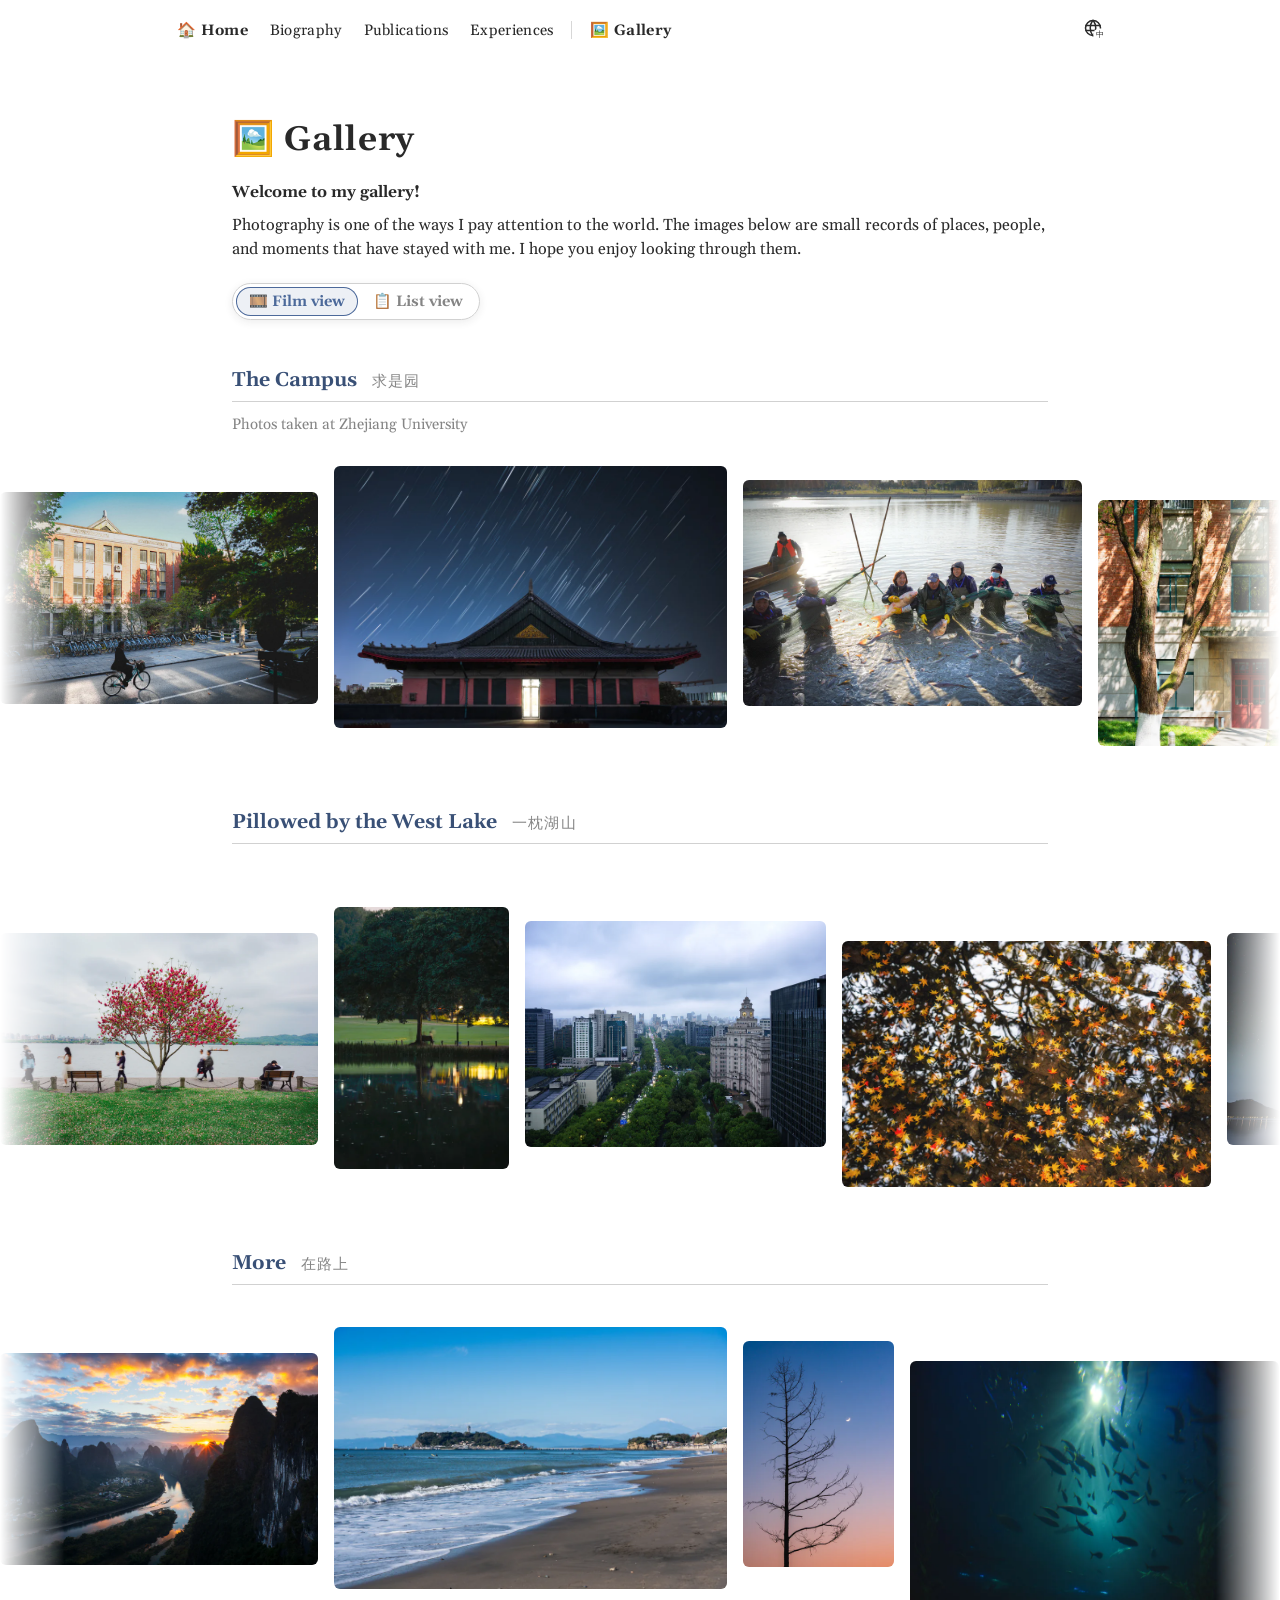
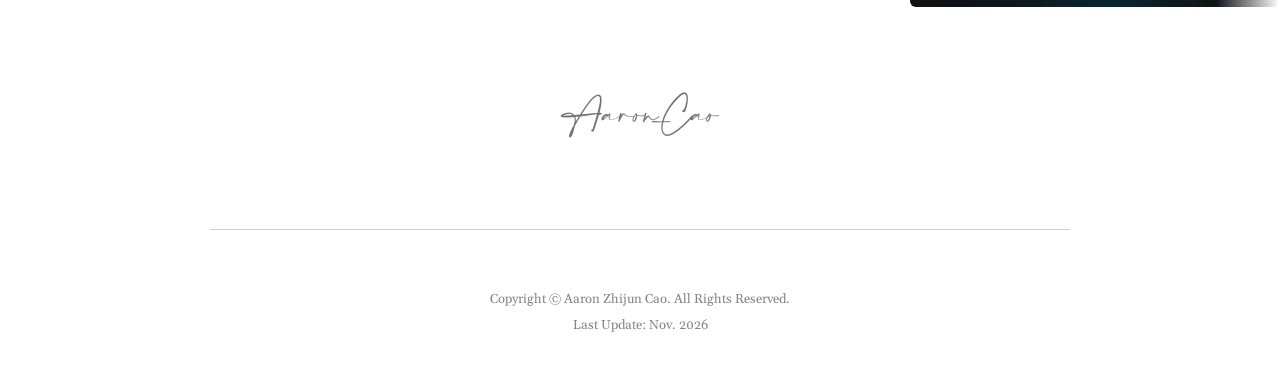
==== commit ab125cc5: "Muted palette and one spacing grid Dusty blue, one muted red and untinted grays; every homepage gap " ====
--- a/gallery/index.html
+++ b/gallery/index.html
@@ -27,7 +27,7 @@
 <meta http-equiv="content-language" content="en, zh-CN">
 <link rel="icon" href="/assets/img/favicon.png?v=20261015sq192" sizes="192x192" type="image/png">
 <link rel="apple-touch-icon" href="/assets/img/apple-touch-icon.png?v=20261010full">
-<link rel="stylesheet" href="/assets/css/style.css?v=20261121entrance">
+<link rel="stylesheet" href="/assets/css/style.css?v=20261124pubfold">
 <!-- Preload the body font; otherwise it waits for CSS and the first paint flashes Georgia before Gelasio -->
 <link rel="preload" href="/assets/fonts/Gelasio-var.woff2" as="font" type="font/woff2" crossorigin>
 <script src="/assets/js/reveal.js?v=20261122start"></script>
@@ -214,7 +214,7 @@
     .track { animation: none; }
   }
 </style>
-<script src="/assets/js/i18n.js?v=20261120calm" defer></script>
+<script src="/assets/js/i18n.js?v=20261124partner" defer></script>
 <script src="/assets/js/nav.js?v=20261027lens3" defer></script>
 <script src="/assets/js/glass.js?v=20261115thumbq" defer></script>
 </head>
--- a/assets/css/style.css
+++ b/assets/css/style.css
@@ -1,39 +1,10 @@
 /* ============================================================
    Zhijun Cao — personal site
-   Palette follows the CV's (LaTeX) Morandi colors. Light theme only.
+   Palette: muted blue and muted red on untinted grays (:root). Light theme only.
    ============================================================ */
 
 /* ---------- self-hosted fonts ----------
-   No Google Fonts CDN: unreachable in mainland China, and it blocks rendering.
-   Inter and Charis are unused spares (never downloaded), kept for switching back. */
-@font-face {
-  font-family: 'Inter';
-  font-style: normal;
-  font-weight: 400 700;
-  font-display: swap;
-  src: url('../fonts/Inter-normal.woff2') format('woff2');
-}
-@font-face {
-  font-family: 'Charis';
-  font-style: normal;
-  font-weight: 400;
-  font-display: swap;
-  src: url('../fonts/Charis-400.woff2') format('woff2');
-}
-@font-face {
-  font-family: 'Charis';
-  font-style: italic;
-  font-weight: 400;
-  font-display: swap;
-  src: url('../fonts/Charis-400i.woff2') format('woff2');
-}
-@font-face {
-  font-family: 'Charis';
-  font-style: normal;
-  font-weight: 700;
-  font-display: swap;
-  src: url('../fonts/Charis-700.woff2') format('woff2');
-}
+   No Google Fonts CDN: unreachable in mainland China, and it blocks rendering. */
 /* Gelasio: OFL Georgia clone (license in OFL-Gelasio.txt) with matching metrics, so line breaks don't
    shift; variable 400–700, unlike Georgia's 400/700. Latin subset incl. Latin Extended (map place names).
    Italic is only used below the fold: not preloaded. */
@@ -69,32 +40,33 @@
 }
 
 :root {
-  --accent: #4d6e8a;   /* Morandi haze blue */
-  --heading: #34526b;  /* darker accent: section headings, bracket-link hover */
-  --high:   #c4876e;   /* Morandi terracotta: published venues, author stars */
-
-  /* Show Lab logo colors: .shx (the "Show" in Show-Harness); red also for the hero invitation's links */
+  /* Low saturation, three hues: a muted blue for links and structure, one muted red for highlights, and
+     untinted grays for everything else. The grays carry no tint, so even a muted blue stands apart from the text. */
+  --accent: #4c699a;   /* dusty blue, hue 260° (oklch), away from cyan: 5.5:1 on white, passes the 4.5:1 AA bar */
+  --heading: #395076;  /* darker accent: section headings, bracket-link hover */
+  --high:   #bc5c58;   /* muted red, the one warm color: published venues, author stars, the hero invitation's links */
+
+  /* Show Lab logo colors: .shx (the "Show" in Show-Harness) only */
   --sl-blue:   #669ED3;
   --sl-green:  #67A651;
   --sl-red:    #D85E5D;
   --sl-orange: #F3AA68;
-  --link:   #4d6e8a;   /* same as accent: 5.4:1 on white, passes the 4.5:1 AA bar */
-  --rule:   #c9d3dd;   /* light blue-gray: dividers */
-  --subtle: #7b8794;   /* blue-gray: secondary text */
-
+  --link:   var(--accent);
+
+  /* Grays, dark to light, all untinted */
+  --fg:     #292929;
+  --subtle: #858585;   /* secondary text */
+  --rule:   #d1d1d1;   /* dividers */
+  --card-b: #e2e2e2;   /* shared border for all rounded boxes */
   --desk:   #eeeeee;   /* gray backdrop behind the homepage sheet, jemdoc-style */
+  --chip:   #f1f1f1;
   --bg:     var(--desk);   /* page background; the gallery has no sheet and sets it to white (gallery/index.html :root { --bg }) */
-  --fg:     #232a31;
   --card:   #ffffff;
-  --card-b: #dbe3eb;   /* shared border for all rounded boxes */
-  --chip:   #eef2f6;
 
   /* Fallback Georgia is metric-compatible (no reflow on swap). Chinese uses system fonts to avoid a
      large download ('ZH Adj' = 95% PingFang / YaHei); Songti looked fuzzy at body size. */
   --serif: "Gelasio", Georgia, "ZH Adj", "PingFang SC", "Microsoft YaHei", serif;
-  /* All-serif site: --sans aliases --serif. To restore Inter, set it to
-     "Inter", -apple-system, BlinkMacSystemFont, "Segoe UI", Roboto, sans-serif
-     and re-add the Inter preload on both pages. */
+  /* All-serif site: --sans aliases --serif */
   --sans: var(--serif);
 
   /* Only five font sizes; pick from these for new styles. */
@@ -103,6 +75,16 @@
   --fs-md: 16px;   /* body and titles. 17px looked crowded next to jemdoc pages (Georgia 16px) */
   --fs-lg: 20px;   /* section headings */
   --fs-xl: 34px;   /* name */
+
+  /* Vertical spacing on the homepage: multiples of 6px, one per level of grouping; pick from these for new styles.
+     With the single 1.45 line height, every text line carries ~1.5px of leading above and below, so a gap
+     between two lines of text shows as its value + 3px: 9 / 15 / 21 / 27 / 45. Entries and sections are
+     spaced by these alone: their first and last rows carry no outer space. */
+  --sp-line:    6px;    /* lines of one entry: title, authors, venue, links; a title and its subtitle; the invitation's sentences */
+  --sp-row:     12px;   /* rows: paragraphs, news items, sub-items, name to role; heading rule to content */
+  --sp-block:   18px;   /* blocks within the hero: role to invitation */
+  --sp-entry:   24px;   /* entries: papers, experiences; invitation to contacts */
+  --sp-section: 42px;   /* sections */
 
   /* The site's single bold weight. Gelasio is variable, so 670 is a real weight;
      Chinese ≥600 maps to PingFang Semibold ('ZH Adj' above). */
@@ -122,7 +104,7 @@
      --hover-shadow is their common hover shadow: a tight contact layer for the edge plus a soft drop. */
   --hover-tilt: 6deg;
   --hover-zoom: .02;
-  --hover-shadow: 0 1px 3px rgba(45,42,41,.08), 0 6px 16px rgba(45,42,41,.18);
+  --hover-shadow: 0 1px 3px rgba(41, 41, 41, .08), 0 6px 16px rgba(41, 41, 41, .18);
   --ease-focus: cubic-bezier(.25, .8, .3, 1);   /* every focus entrance: pieces, sections, avatar, gallery photos */
 
   /* Light only: opt out of browser/OS forced dark mode. */
@@ -130,7 +112,7 @@
 
   /* Translucent fill for non-nav components: no blur, no highlight */
   --glass-fill: rgba(255, 255, 255, .20);
-  --glass-cast: rgba(35, 52, 70, .09);
+  --glass-cast: rgba(41, 41, 41, .09);
   --text-halo: rgba(255, 255, 255, .85);   /* faint halo keeps nav text legible over blurred dark content */
   /* Nav hover blob; also the loupe toggle's pressed and hint fill (see .liquid-lens) */
   --lens: color-mix(in srgb, var(--accent) 10%, var(--bg));
@@ -155,7 +137,9 @@
   color: var(--fg);
   font-family: var(--serif);
   font-size: var(--fs-md);
-  line-height: 1.45;   /* the only line height; 1.35 felt cramped with Georgia's tall x-height. zh-CN: 1.6 */
+  /* The only text line height, Biography included, so equal gaps look equal (--sp-*). Dense by design;
+     1.35 felt cramped with Georgia's tall x-height. zh-CN: 1.6. */
+  line-height: 1.45;
   -webkit-font-smoothing: antialiased;
   text-rendering: optimizeLegibility;
   /* long URLs or unbroken words must not cause horizontal scroll */
@@ -247,7 +231,7 @@
 }
 .view-switch button:hover { color: var(--fg); }
 .view-switch button[aria-pressed="true"] {
-  color: var(--accent); background: rgba(77, 110, 138, .1);
+  color: var(--accent); background: color-mix(in srgb, var(--accent) 10%, transparent);
   box-shadow: inset 0 0 0 1px var(--accent);
 }
 .view-switch button:focus-visible { outline: 2px solid var(--accent); outline-offset: 2px; }
@@ -411,35 +395,45 @@
   display: grid;
   grid-template-columns: 1fr 216px;
   gap: 32px; align-items: center;
-  /* top = sheet padding: the avatar sets the row top, so space above it equals space to its right */
-  padding: var(--sheet-pad) 0 12px;
+  /* top = sheet padding: the avatar sets the row top, so space above it equals space to its right.
+     bottom: the first screen stands a grid step farther from Biography than sections from each other */
+  padding: var(--sheet-pad) 0 var(--sp-line);
 }
 .hero h1 {
   font-family: var(--sans);
   font-size: var(--fs-xl); font-weight: var(--bold); letter-spacing: -.02em;
-  margin: 0 0 2px; line-height: 1.2;
+  margin: 0; line-height: 1.2;
 }
 .hero .cn {
   font-size: var(--fs-md); color: var(--subtle); font-weight: 400;
   margin-left: 9px; letter-spacing: .06em;
   white-space: nowrap;   /* alternate-script name wraps as a whole, never mid-name */
 }
-/* Lines under the name use body font and size; hierarchy via color/weight only */
+/* Lines under the name use body font, size and line height; hierarchy via color/weight only.
+   Name to role is a row gap; +3px since the name's 1.2 line height carries no leading, where body text has
+   ~3px between lines. The invitation below is set apart (.hero .affil). */
 .hero .role {
-  font-size: var(--fs-md); line-height: 1.5; color: var(--accent);
-  font-weight: var(--bold); margin: 12px 0;
+  font-size: var(--fs-md); color: var(--accent);
+  font-weight: var(--bold); margin: calc(var(--sp-row) + 3px) 0 var(--sp-row);
 }
 /* Same size as the Biography body; line height inherited (don't fix it, or it drifts from the body).
    Italic sets the hero's invitation apart from the body text (Chinese is slanted synthetically, as in
-   the publication venue lines). */
+   the publication venue lines; upright and Kai were both tried and dropped). Set apart from the lines
+   around it: a block gap above, an entry gap below,
+   which sets the contacts off as their own line. Margins collapse with the role's and the contacts' row gaps. */
 .hero .affil {
   font-size: var(--fs-md); color: var(--fg); font-style: italic;
-  margin: 0 0 20px;
-}
+  margin: var(--sp-block) 0 var(--sp-entry);
+}
+/* One block per sentence, a line gap apart (a <br> can't take a margin): closer than paragraphs, yet at the
+   dense 1.45 line height (3 px between wrapped lines) still clearly a break. At a looser line height the same
+   gap read as uneven leading. */
+.hero .affil .sent { display: block; }
+.hero .affil .sent + .sent { margin-top: var(--sp-line); }
 /* Emoji stay upright: a synthetic slant skews them (🖼️ turns into a parallelogram) */
 .hero .affil .emo { font-style: normal; }
-/* The invitation's two links (Gallery, email me) in Show Lab red, as the job-seeking line's keywords were */
-.hero .affil a { color: var(--sl-red); }
+/* The invitation's two links (Gallery, email me) in the highlight red, as the job-seeking line's keywords were */
+.hero .affil a { color: var(--high); }
 .hero p { margin: 0 0 9px; font-size: var(--fs-md); }
 /* Denoising canvas overlays the image. Hover tilt uses the gallery's strength; --tx / --ty come from
    the #avatarFx hover script in index.html. This transition is the slower return on leave. */
@@ -477,7 +471,7 @@
    pointer events, so it isn't part of a link (not clickable, not underlined on hover). */
 .links {
   --sep: 18px;   /* item gap; the divider sits at its center */
-  display: flex; flex-wrap: wrap; gap: 6px var(--sep); margin-top: 14px;
+  display: flex; flex-wrap: wrap; gap: 6px var(--sep); margin-top: var(--sp-row);
   /* No overflow clipping here: it would cut off the email popover, which is centred on the first link
      and wider than it. Line-leading dividers are dropped via .line-start (set by index.html's script). */
 }
@@ -550,21 +544,22 @@
 main.wrap {
   width: min(var(--sheet-w), 100% - 28px); max-width: none;
   /* blur is off until .nav.scrolled, so the sheet's top edge stays crisp */
-  margin-top: 8px; padding: 0 var(--sheet-pad) 56px;
+  margin-top: 8px; padding: 0 var(--sheet-pad) var(--sheet-pad);   /* bottom = sides = space above the avatar */
   background: var(--card); border: 1px solid var(--card-b); border-radius: var(--radius);
-  box-shadow: 0 1px 2px rgba(35, 52, 70, .05);
+  box-shadow: 0 1px 2px rgba(41, 41, 41, .05);
 }
 /* the sheet edge already separates the footer: drop its rule and top space (gallery keeps them) */
 main.wrap ~ footer.wrap { margin-top: 0; padding-top: 32px; border-top: 0; }
 
 /* ---------- sections ---------- */
 section { padding-top: 34px; }
+main.wrap > section { padding-top: var(--sp-section); }
 /* Section headings: bold, darker accent, 1px rule below. Entries aren't cards, so the rule does the grouping */
 h2 {
   font-family: var(--sans);
   font-size: var(--fs-lg); font-weight: var(--bold);
   color: var(--heading);
-  margin: 0 0 14px; padding-bottom: 6px;
+  margin: 0 0 var(--sp-row); padding-bottom: 6px;
   border-bottom: 1px solid var(--rule);
 }
 /* Co-first note in the Publications heading keeps author-line styling: no h2 weight, color or zh letter-spacing */
@@ -580,14 +575,20 @@
 /* tighter than the 1em default */
 p { margin: .65em 0; }
 section > p:first-of-type { margin-top: 14px; }
+/* Homepage paragraphs (Biography) are rows; the first one's top margin collapses into the heading's */
+main.wrap > section > p { margin: var(--sp-row) 0 0; }
 
 strong, b { font-weight: var(--bold); }
 
 /* ---------- News ----------
    Square bullets, one item per line, each led by an accent-blue [MM/YYYY]. */
-.news { margin: 14px 0 0; padding-left: 1.25em; list-style: square; }
-.news li { padding: 7px 0; font-size: var(--fs-md); }   /* 14px between items, as on jemdoc pages */
+.news { margin: 0; padding-left: 1.25em; list-style: square; }
+.news li { padding: calc(var(--sp-row) / 2) 0; font-size: var(--fs-md); }   /* a row gap between items, as on jemdoc pages */
+.news li:first-child { padding-top: 0; }
 .news li::marker { color: var(--accent); }
+/* The leading emoji: a little room on both sides, on top of the spaces around it (Gelasio's space is narrow
+   and emoji have almost no side bearing, so date, emoji and text ran together) */
+.news .emo { margin: 0 .2em; }
 /* Georgia digits are proportional with no tabular-nums, so dates misalign. Month and year get
    min-width cells sized for 08 / 2026 (month right-aligned), with brackets from CSS. */
 .news time { display: inline-flex; color: var(--accent); white-space: nowrap; }
@@ -596,13 +597,17 @@
 .news time span:first-child { min-width: 1.22em; text-align: right; }
 .news time span:last-child  { min-width: 2.3em; }
 /* "All News" as the list's last row: text aligned with items, a triangle in the bullet column.
-   7.5 × 9px since a triangle has half a same-height square's area. inline-block: no hover underline. */
-.news-more, .pub-more > summary {
+   7.5 × 9px since a triangle has half a same-height square's area. inline-block: no hover underline.
+   The toggle itself is a block with the text line height, spaced like any row: inline, it sat in a line box
+   that added ~2px below it, and a <button> otherwise keeps line-height: normal. max-content keeps the
+   click target to its text. */
+.news-more, .pub-more {
+  display: block; width: max-content; line-height: inherit;
   font-family: var(--sans); font-size: var(--fs-sm); color: var(--link);
   background: none; border: 0; cursor: pointer;
-  padding: 8px 0 0 calc(var(--fs-md) * 1.25);
-}
-.news-more::before, .pub-more > summary::before {
+  padding: calc(var(--sp-row) / 2) 0 0 calc(var(--fs-md) * 1.25);   /* plus the last item's half: a row gap */
+}
+.news-more::before, .pub-more::before {
   content: ''; display: inline-block; width: 0; height: 0;
   border-style: solid; border-width: 4.5px 0 4.5px 7.5px;
   border-color: transparent transparent transparent var(--accent);
@@ -611,23 +616,26 @@
   margin: 0 calc(var(--fs-md) * 1.25 - 11.75px) 0 calc(4.25px - var(--fs-md) * 1.25);
   transition: transform .2s ease;
 }
-.news-more[aria-expanded="true"]::before { transform: rotate(90deg); }
-.news-more:hover { text-decoration: underline; }
-/* Under-review papers: a native <details> whose summary looks like "All News". No bullet column here,
-   so the triangle sits at the left edge (aligned with the thumbnails) and the text follows it. */
-.pub-more > summary { display: inline-block; list-style: none; padding-left: 0; }
-.pub-more > summary::-webkit-details-marker { display: none; }
-.pub-more > summary::before { margin: 0 6px 0 0; }
-.pub-more[open] > summary::before { transform: rotate(90deg); }
-.pub-more > summary:hover { text-decoration: underline; }
+:is(.news-more, .pub-more)[aria-expanded="true"]::before { transform: rotate(90deg); }
+:is(.news-more, .pub-more):hover { text-decoration: underline; }
+/* "All Publications": the same toggle after the folded under-review papers. No bullet column here,
+   so the triangle sits at the left edge (aligned with the thumbnails) and the text follows it.
+   No top padding: the paper above keeps its bottom half-entry gap (12px = a row gap, as under News),
+   and as the section's last child the toggle ends it, so the section gap is the same open or closed. */
+.pub-more { padding-left: 0; padding-top: 0; }
+.pub-more::before { margin: 0 6px 0 0; }
 
 /* ---------- entries ----------
-   Experience / publications sit directly on the sheet: no cards, no hover, separated by spacing only */
+   Experience / publications sit directly on the sheet: no cards, no hover, separated by spacing only.
+   Each carries half an entry gap above and below; the first under a heading and the last in a section drop
+   theirs, so heading-to-content is a row gap and section-to-section the section gap, for every entry type. */
+main.wrap > section > h2 + :is(.pub, .item) { padding-top: 0; }
+main.wrap > section > :is(.pub, .item):last-child { padding-bottom: 0; }
 
 /* ---------- publications ---------- */
 .pub {
   display: grid; grid-template-columns: 220px 1fr;
-  gap: 20px; padding: 14px 0;
+  gap: 20px; padding: calc(var(--sp-entry) / 2) 0;
   /* default stretch would make .thumb as tall as the text, leaving empty bordered space */
   align-items: center;
 }
@@ -638,7 +646,7 @@
   overflow: hidden;
 }
 /* Spacing comes only from gap: margins zeroed, line height inherited (mixing them made gaps uneven). */
-.pub > div:not(.thumb) { display: flex; flex-direction: column; gap: 6px; min-width: 0; }
+.pub > div:not(.thumb) { display: flex; flex-direction: column; gap: var(--sp-line); min-width: 0; }
 .pub > div:not(.thumb) > * { margin: 0; }
 
 /* height: auto is required: the width/height attributes (reserve space, no layout shift) would
@@ -657,7 +665,7 @@
 .pub .venue {
   font-size: var(--fs-sm); color: var(--fg); font-style: italic;
 }
-/* Whole line italic (Chinese is slanted synthetically); published venues add terracotta + bold.
+/* Whole line italic (Chinese is slanted synthetically); published venues add the highlight red + bold.
    em is matched too, so the wrong tag still works. */
 .pub .venue b,
 .pub .venue em { color: var(--high); font-weight: var(--bold); }
@@ -677,7 +685,7 @@
 }
 
 /* Bracketed links: with no fill or border they need the wider 12px column gap */
-.tags { display: flex; flex-wrap: wrap; gap: 4px 12px; }
+.tags { display: flex; flex-wrap: wrap; gap: var(--sp-line) 12px; }
 /* direct children only: the star count is a <span> inside <a> and would get double brackets */
 .tags > a, .tags > span {
   font-family: var(--sans); font-size: var(--fs-sm); font-weight: var(--bold);
@@ -699,7 +707,7 @@
 /* Second row spans full width, so sub-entries start at the left edge: they're entries, not title notes. */
 .item {
   display: grid; grid-template-columns: 76px 1fr;
-  column-gap: 16px; padding: 14px 0;
+  column-gap: 16px; padding: calc(var(--sp-entry) / 2) 0;
 }
 .ilogo {
   grid-column: 1; grid-row: 1; align-self: center;
@@ -713,10 +721,10 @@
 .ilogo img[src$="zju.png"] { max-height: 38px; }
 /* min-width: 0, else a grid item's min size is its content and long org names overflow instead of wrapping */
 .ihead { grid-column: 2; grid-row: 1; min-width: 0; }
-.irest { grid-column: 1 / -1; margin-top: 10px; }
+.irest { grid-column: 1 / -1; margin-top: var(--sp-row); }
 .item .row {
   display: flex; justify-content: space-between;
-  align-items: baseline; gap: 6px 16px; flex-wrap: wrap;
+  align-items: baseline; gap: var(--sp-line) 16px; flex-wrap: wrap;
 }
 /* title shrinks and wraps internally; otherwise a long title pushes the date to the next line's left */
 .item .t { flex: 1 1 340px; min-width: 0; }
@@ -726,7 +734,7 @@
   font-family: var(--sans); font-size: var(--fs-sm); color: var(--subtle);
   white-space: nowrap;
 }
-.item .s { font-size: var(--fs-sm); color: var(--subtle); margin-top: 2px; text-wrap: pretty; }
+.item .s { font-size: var(--fs-sm); color: var(--subtle); margin-top: var(--sp-line); text-wrap: pretty; }
 .item .s .me, .pub .authors .me { font-weight: var(--bold); color: var(--fg); }
 
 /* Sub-items (e.g. RA under ZJU) each get their own short left bar; one continuous bar reads as a
@@ -734,8 +742,7 @@
 .item .plist > .prow, .item .plist > .pitem {
   border-left: 2px solid var(--rule); padding-left: 14px; font-size: var(--fs-sm);
 }
-.item .plist > .prow + .prow { margin-top: 7px; }
-.item .plist > .pitem + .pitem { margin-top: 11px; }
+.item .plist > * + * { margin-top: var(--sp-row); }
 .item .plist .row .t { font-size: var(--fs-sm); font-weight: var(--bold); }
 /* Product status tag: set apart from the name by color and italic, not size */
 .item .pst {
@@ -752,20 +759,17 @@
 @media (prefers-reduced-motion: reduce) { .item .handle::before, .item .handle::after { transition: none; } }
 .item .t a { color: inherit; }
 .item .t a:hover { color: inherit; }
-.item ul { margin: 7px 0 0; padding-left: 18px; font-size: var(--fs-sm); text-wrap: pretty; }
-.item li { margin-bottom: 3px; }
+.item ul { margin: var(--sp-line) 0 0; padding-left: 18px; font-size: var(--fs-sm); text-wrap: pretty; }
+.item li + li { margin-top: var(--sp-line); }
 .item li::marker { color: var(--accent); }
 
 
 /* ---------- visitor map ---------- */
-/* No heading, rule or caption: just the map, set off by spacing. */
-/* 40px above the map. It now follows Education directly (the contact invitation moved to the hero);
-   it used to be 24px plus that paragraph's ~17px bottom margin. */
-#visitors { padding-top: 40px; }
+/* No heading, rule or caption: just the map, set off by the section gap like any section. */
 .vmap {
   position: relative;
   width: 80%; margin: 0 auto;   /* narrower than the text, so it reads as an ornament */
-  --vmap-dot: #d3dbe3;          /* land dots: lighter than --rule, a background texture */
+  --vmap-dot: #dadada;          /* land dots: lighter than --rule, a background texture */
   --vmap-pin: var(--accent);    /* single-color fallback when the API gives no ago */
 
   /* Color by recency: accent (this week) → light blue (a month) → transparent (6+ months) */
@@ -808,6 +812,16 @@
   display: flex; flex-direction: column; align-items: center; gap: 8px;
   text-align: center;
 }
+/* Partner link, the row above the copyright, set like the hero's invitation ("Visit 👉 Gallery"): the
+   whole line italic with the emoji upright (Chinese slanted too, as in the hero), the name bold in the link blue. It runs at --fs-sm, a step
+   above the 13px fine print below it, so the text holds its own beside the 26px icon; at 13px the icon
+   dwarfed the words and the 👉. The chibi Vitruvian figure stands where the hero has the 🖼️ emoji,
+   whole, with its own circle and square as the frame (no badge crop): a small-size cut of the full
+   drawing, line art only, heavier lines, no texture or hatching. The icon path is absolute so the same
+   i18n string works on every page. */
+footer .partner { font-size: var(--fs-sm); font-style: italic; }
+footer .partner .emo { font-style: normal; }
+footer .partner img { width: 26px; height: 26px; margin: 0 6px 0 3px; vertical-align: middle; }
 
 /* Reduced motion: effectively disable transitions and animations */
 @media (prefers-reduced-motion: reduce) {
